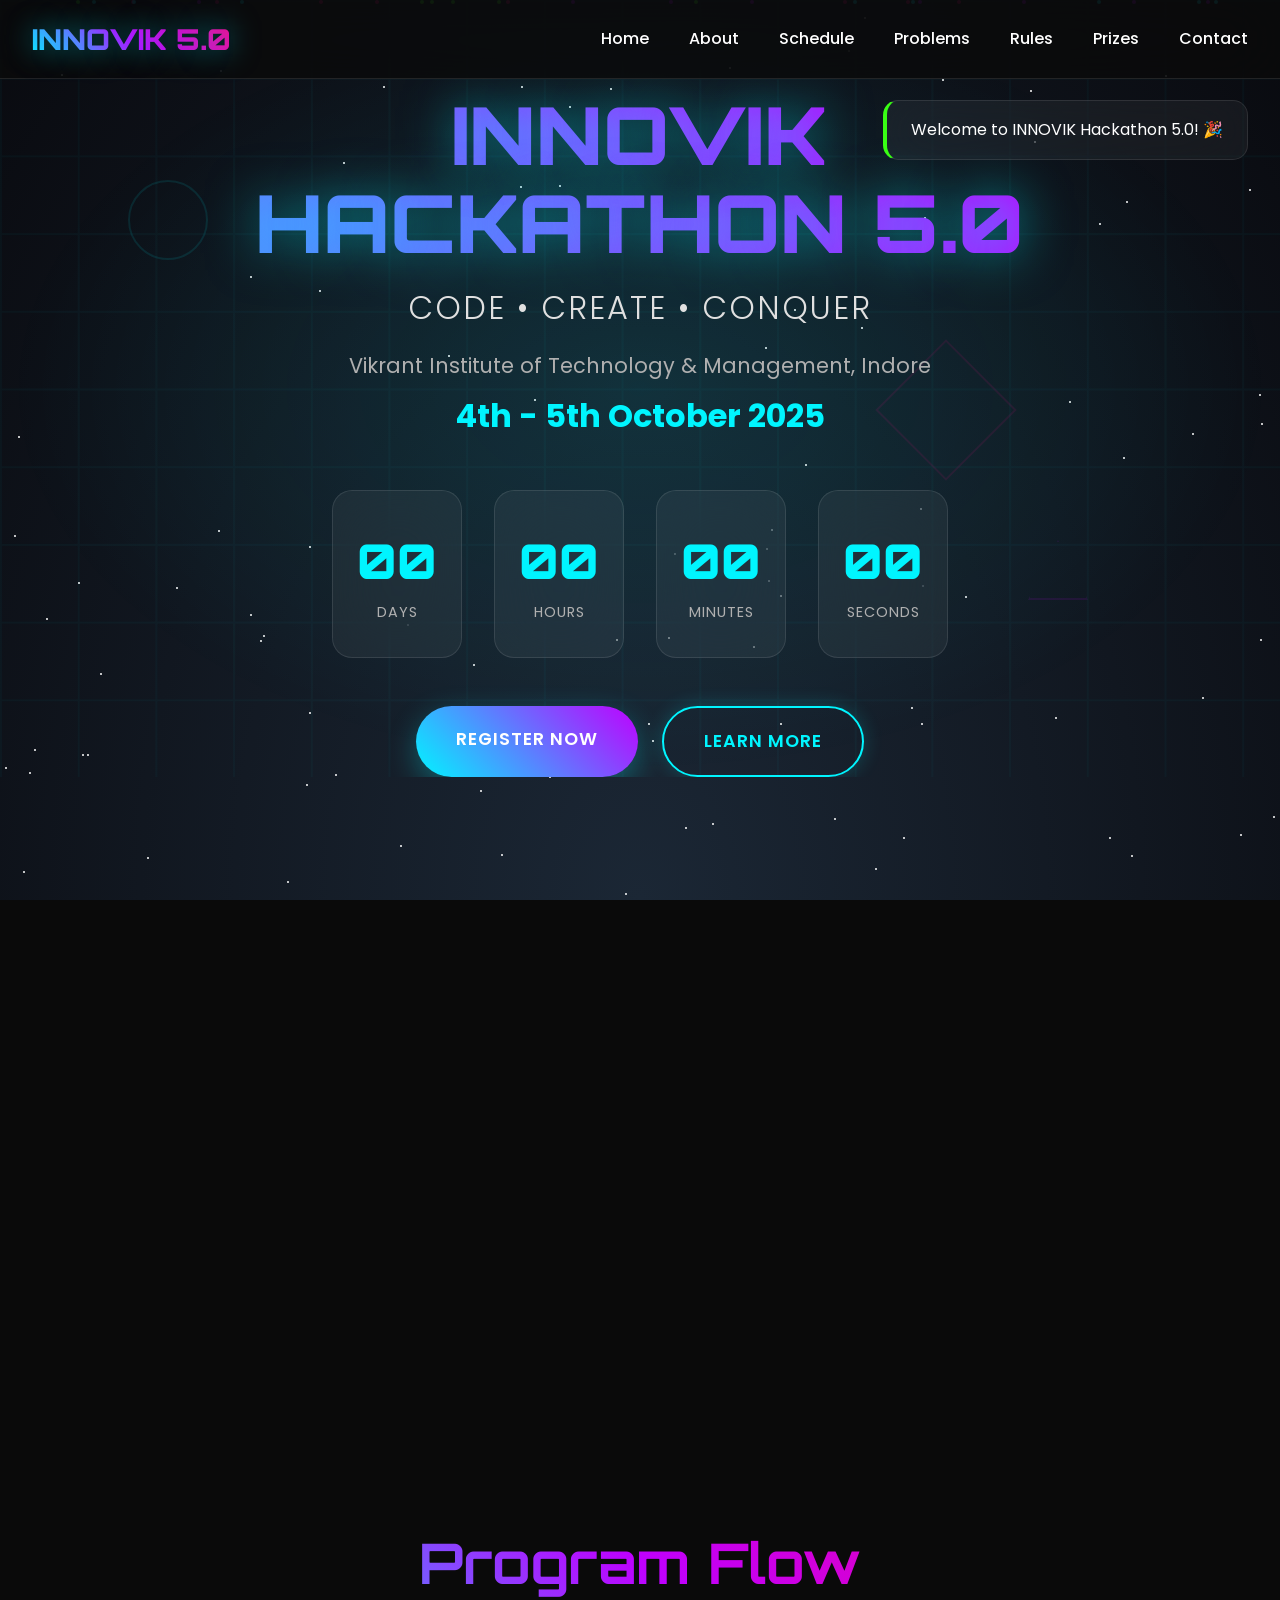
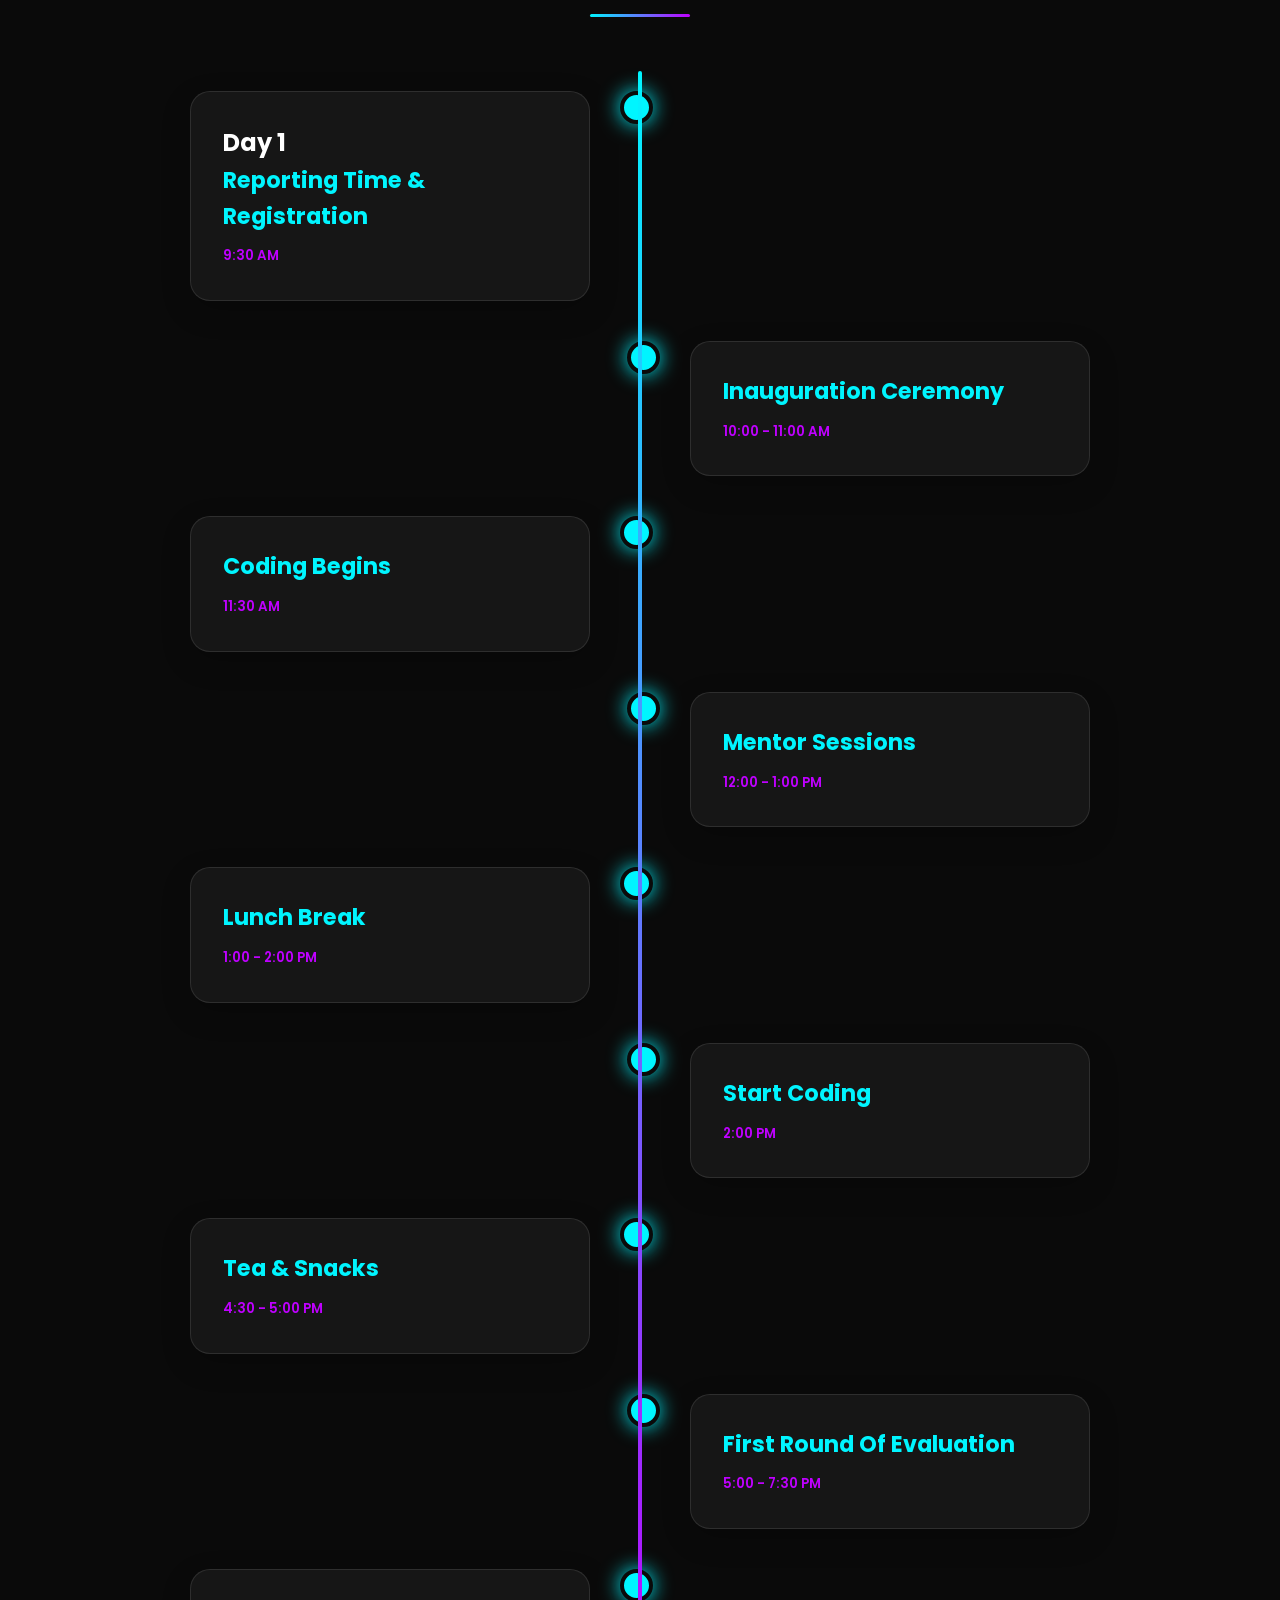
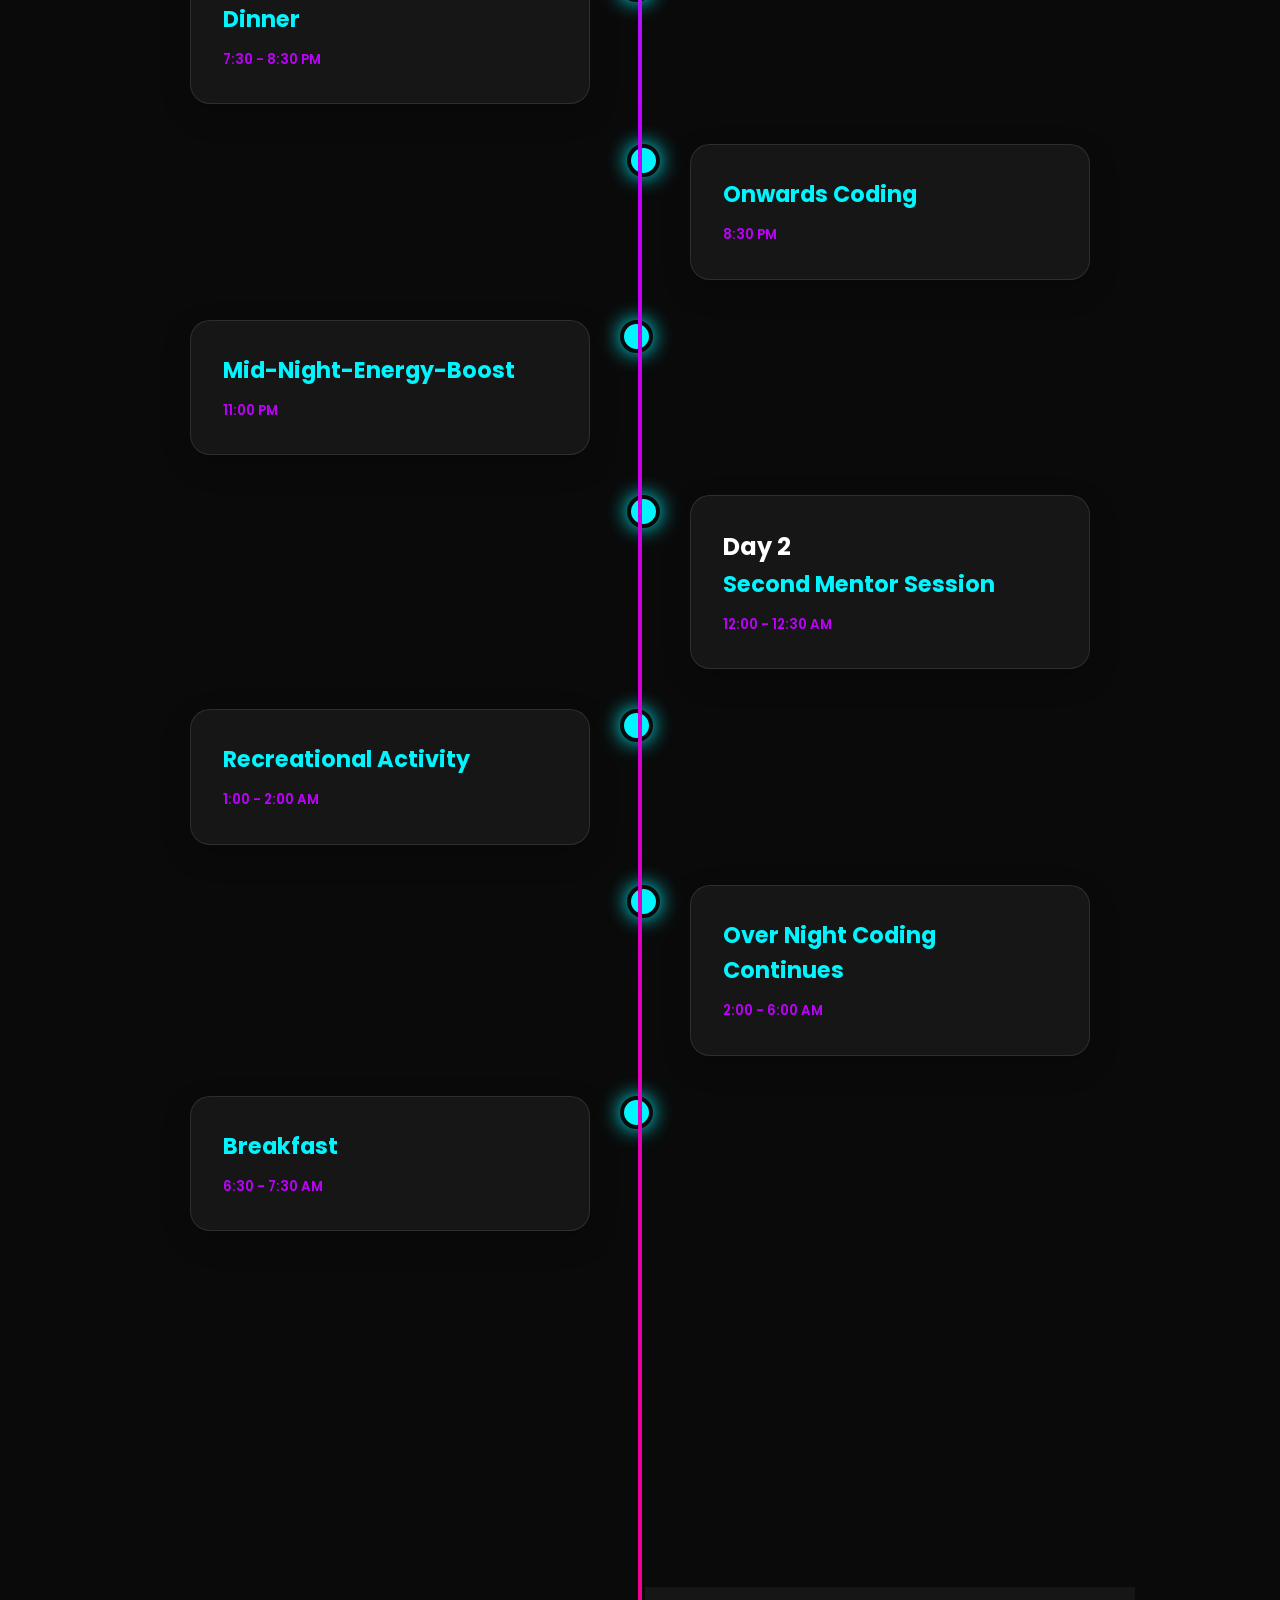
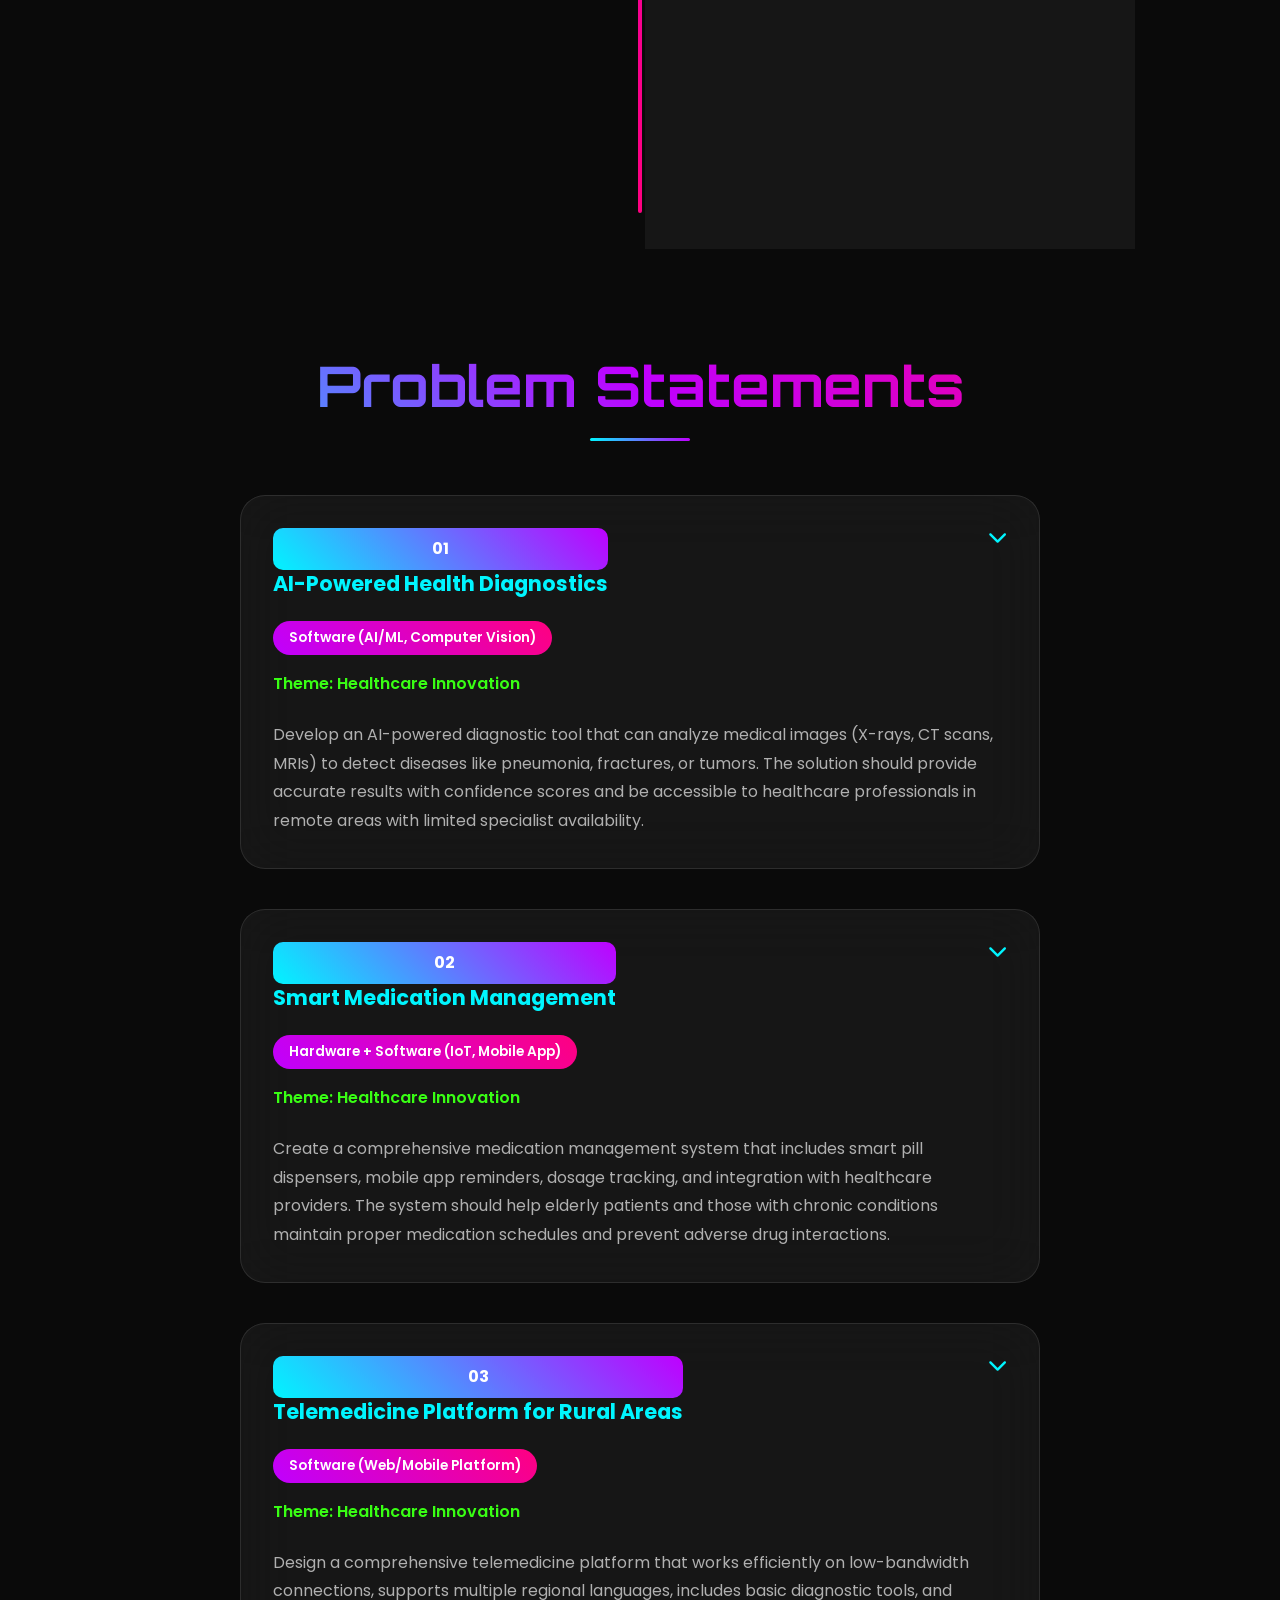
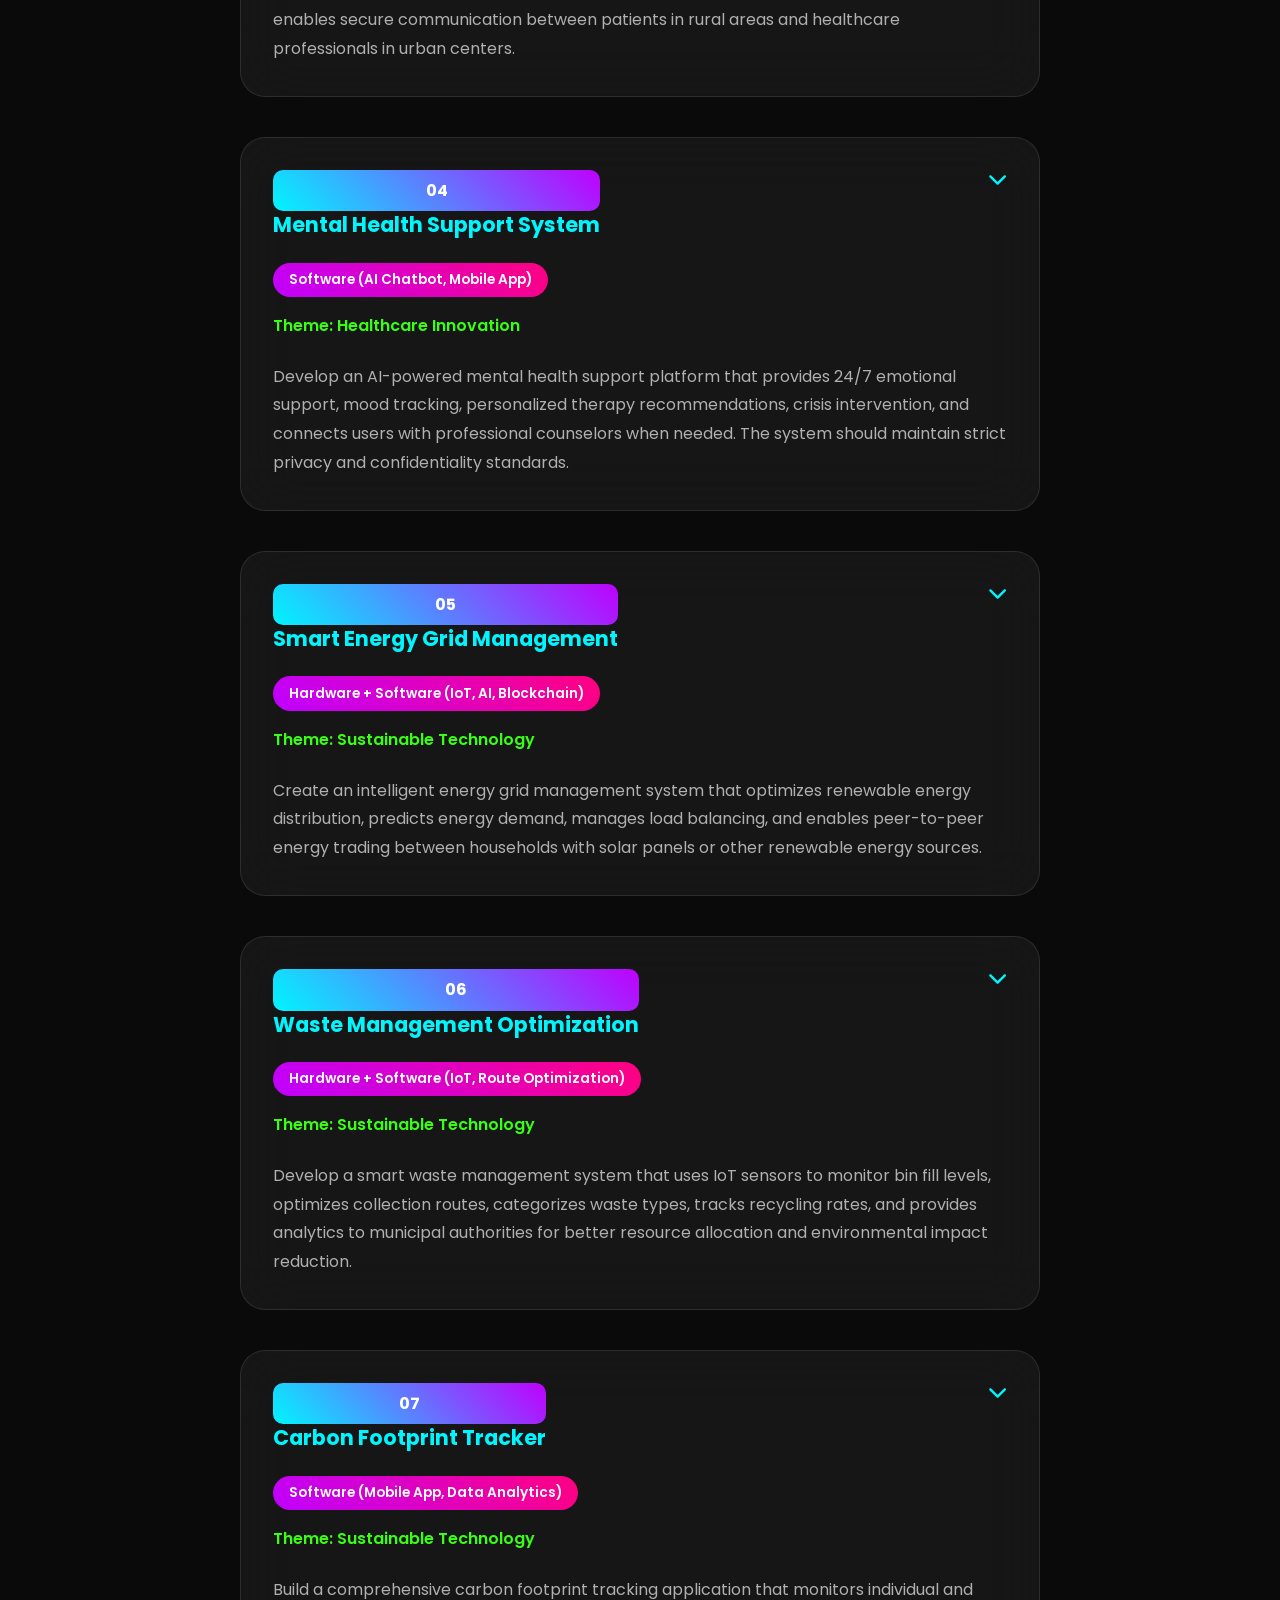
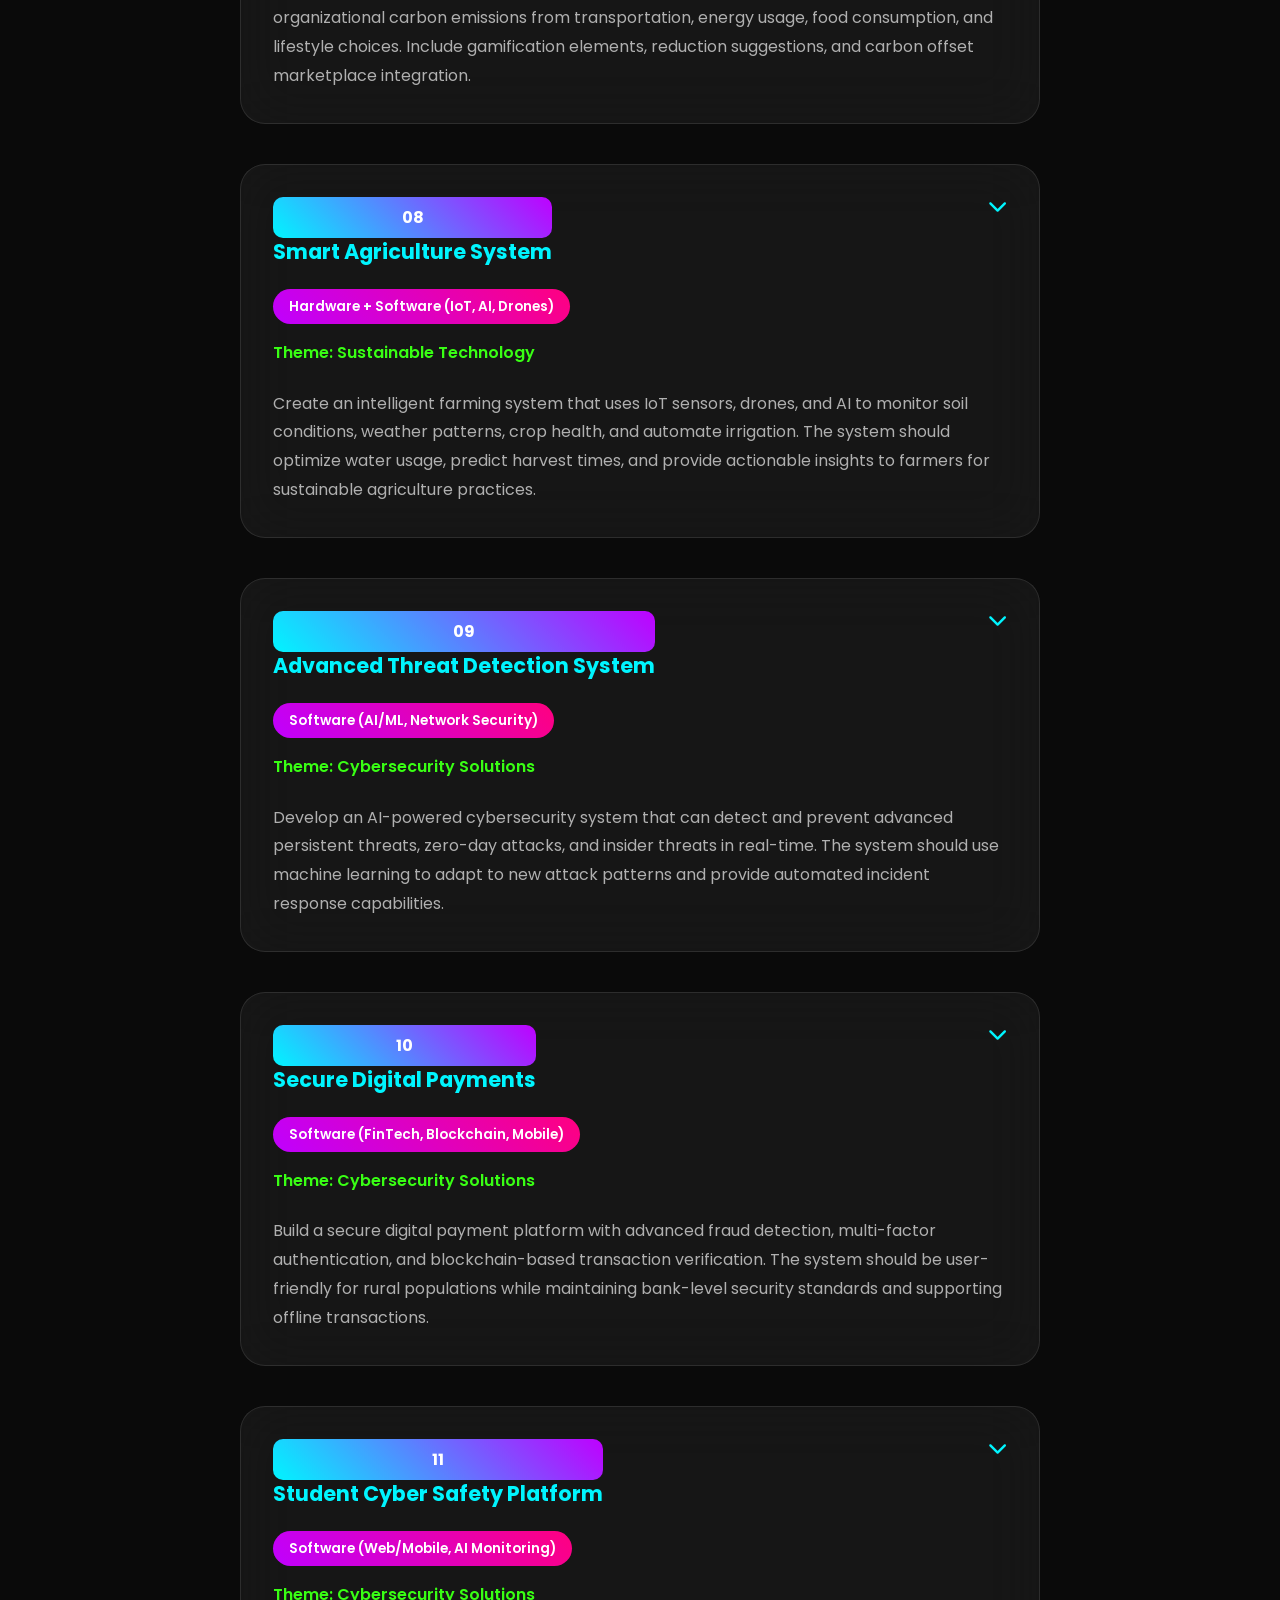
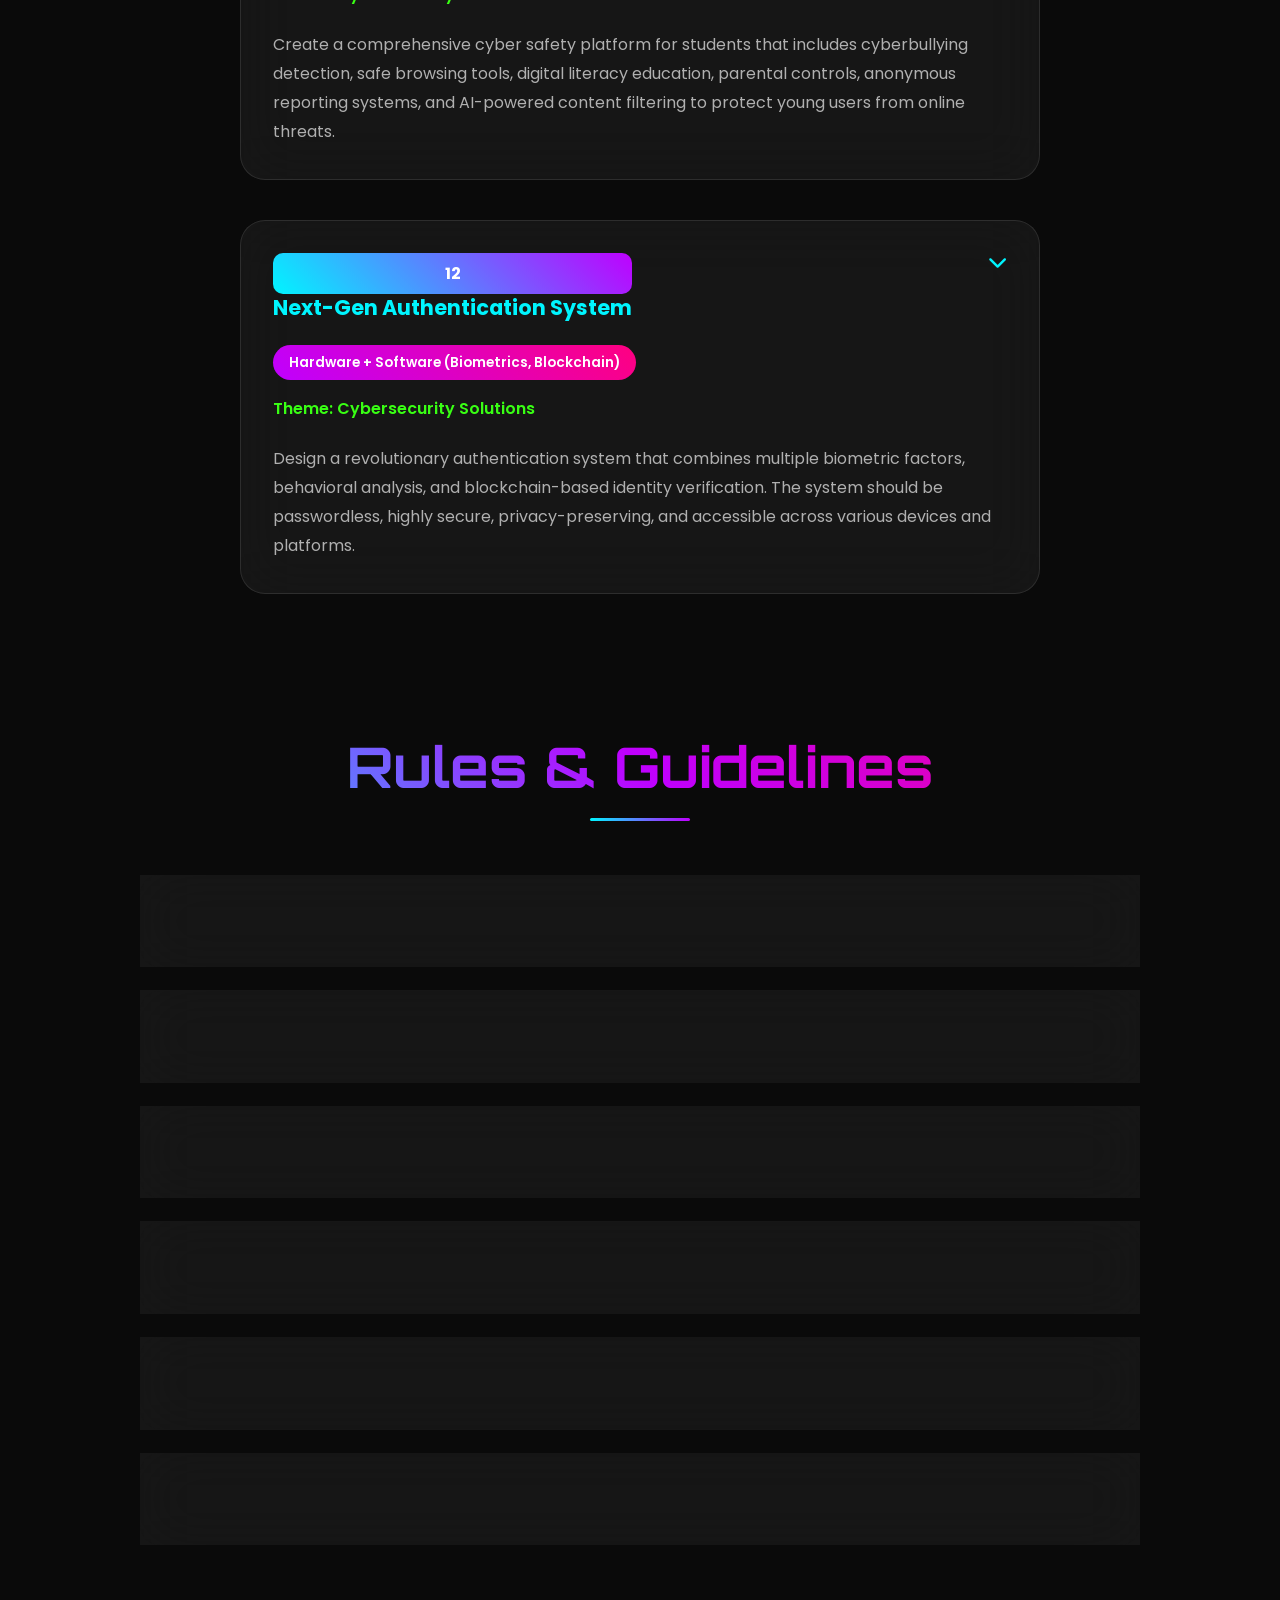
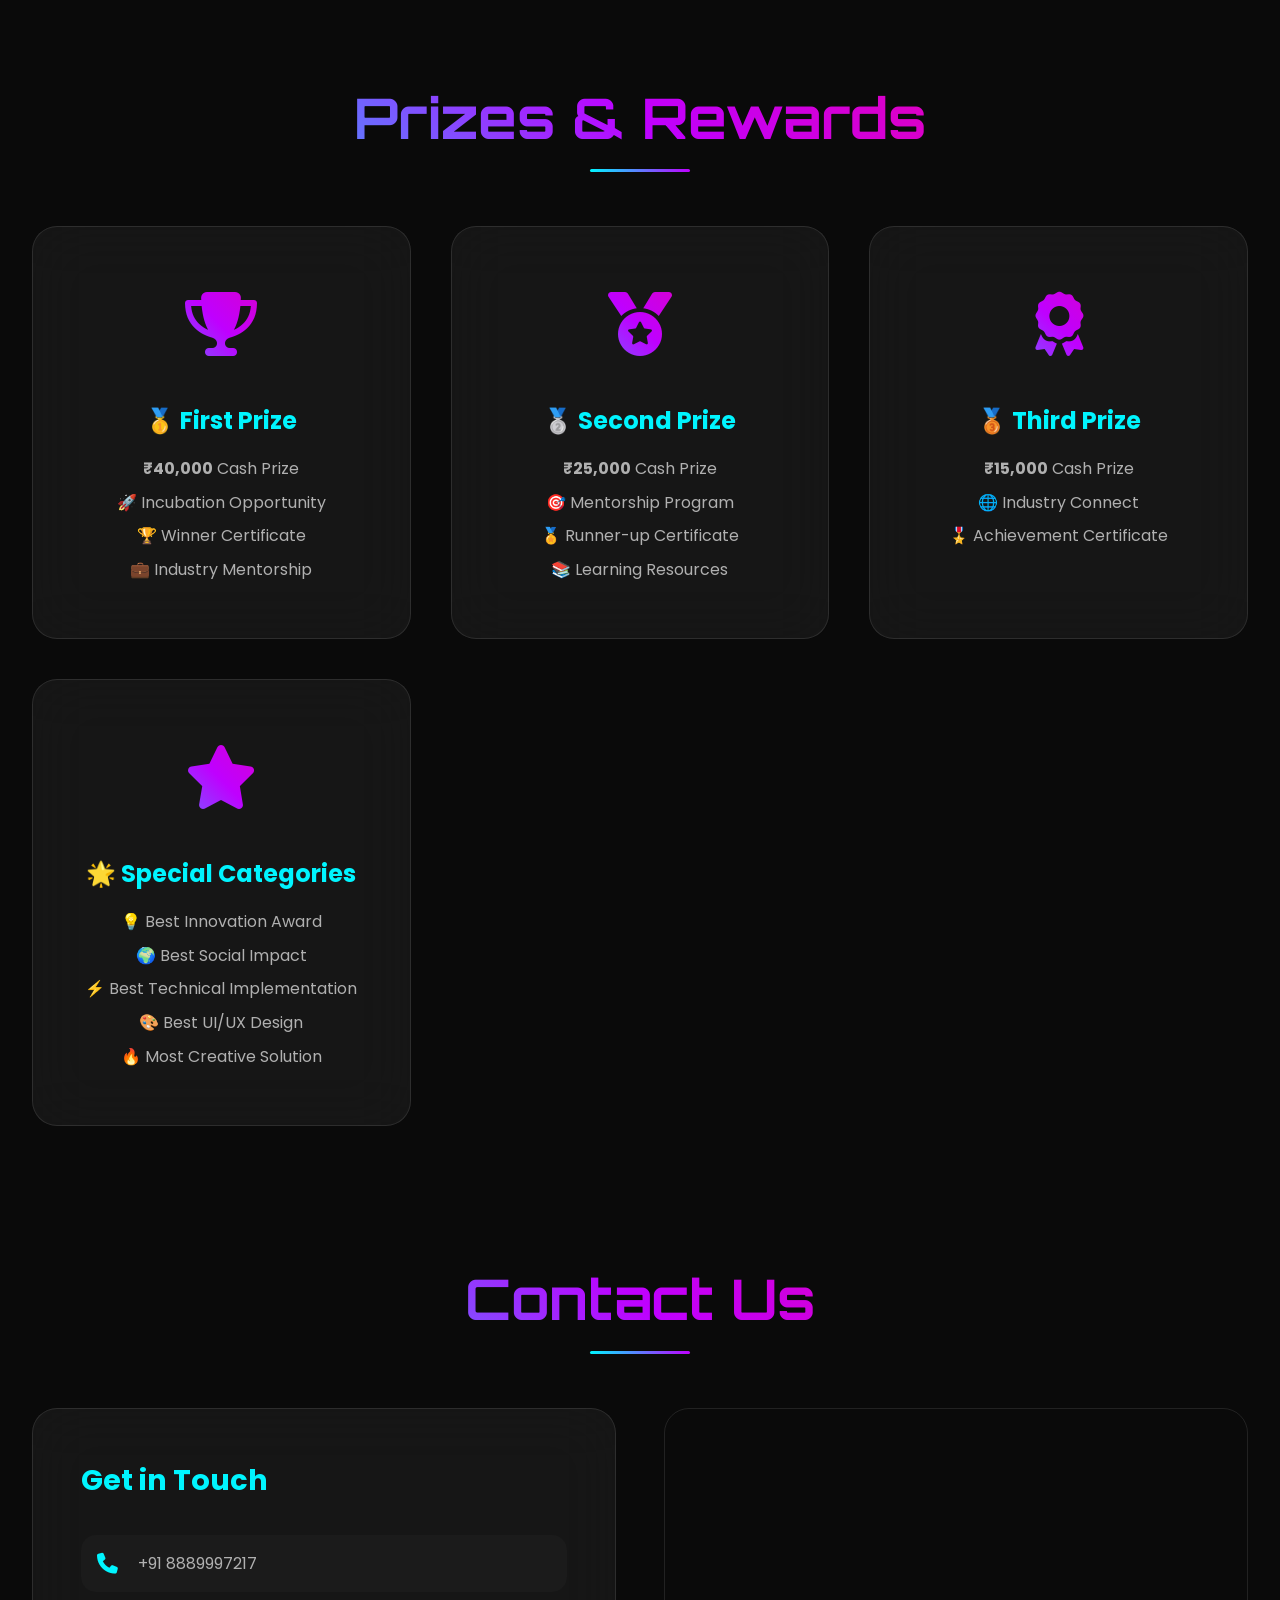
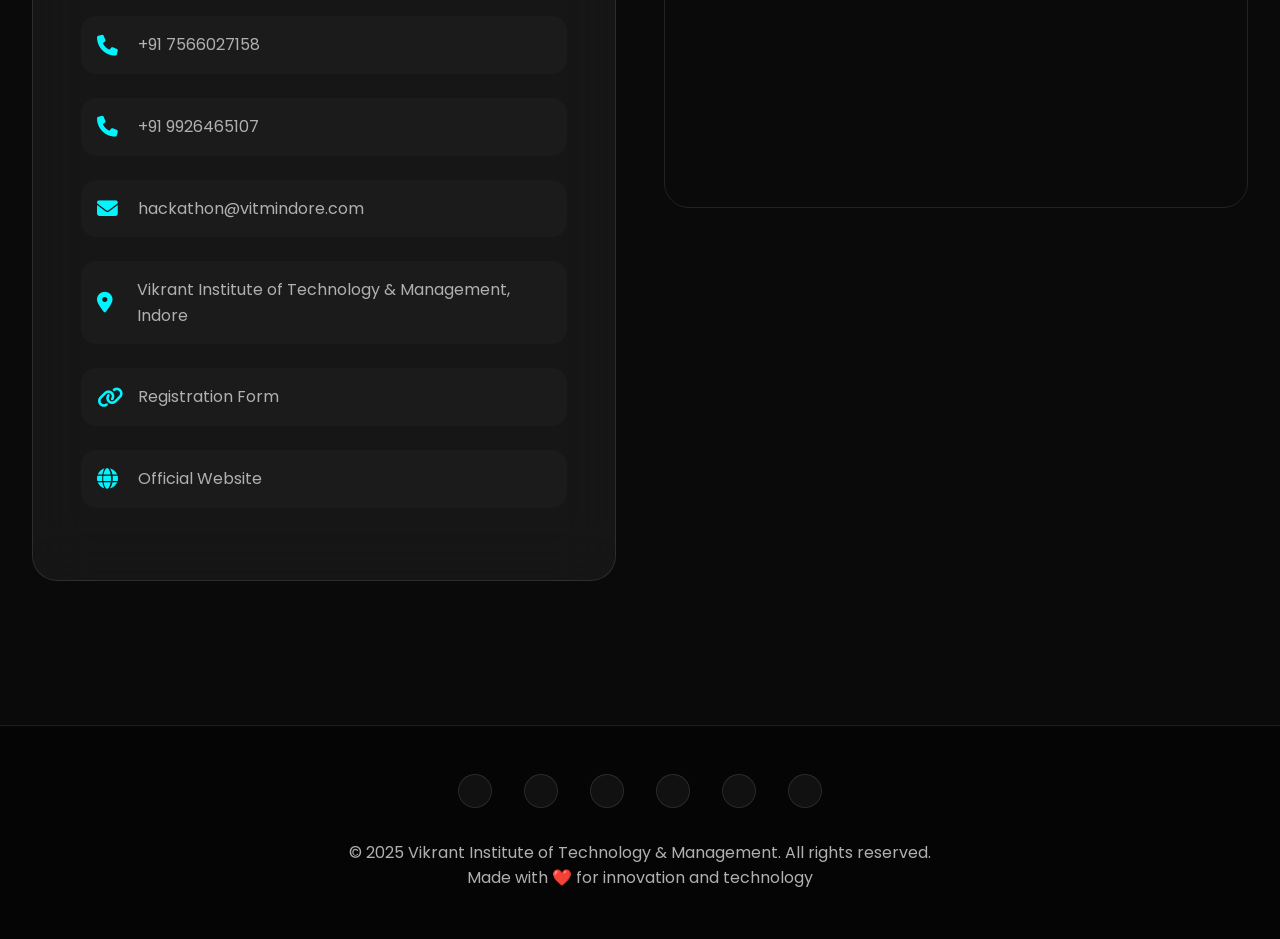
==== demo.html @ b596a024 "first commit" ====
<!DOCTYPE html>
<html lang="en">
<head>
    <meta charset="UTF-8">
    <meta name="viewport" content="width=device-width, initial-scale=1.0">
    <title>INNOVIK Hackathon 5.0 | Vikrant Institute of Technology & Management</title>
    <link href="https://fonts.googleapis.com/css2?family=Poppins:wght@100;200;300;400;500;600;700;800;900&family=Orbitron:wght@400;700;900&display=swap" rel="stylesheet">
    <link rel="stylesheet" href="https://cdnjs.cloudflare.com/ajax/libs/font-awesome/6.4.0/css/all.min.css">
   
    <link rel="stylesheet" href="styles.css">
</head>
 <!-- Loading Screen -->
    <div class="loading-screen" id="loadingScreen">
        <div class="loader"></div>
    </div>

    <!-- Scroll Progress Bar -->
    <div class="scroll-progress" id="scrollProgress"></div>

    <!-- Animated Background -->
    <div class="animated-bg"></div>
    
    <!-- Stars Background -->
    <div class="stars" id="stars"></div>
    
    <!-- Geometric Shapes -->
    <div class="geometric-bg">
        <div class="shape"></div>
        <div class="shape"></div>
        <div class="shape"></div>
    </div>

    <!-- Particles -->
    <div class="particles" id="particles"></div>

    <!-- Navigation -->
    <nav class="navbar" id="navbar">
        <div class="nav-container">
            <div class="logo glitch">INNOVIK 5.0</div>
            <ul class="nav-menu" id="navMenu">
                <li><a href="#home" class="nav-link">Home</a></li>
                <li><a href="#about" class="nav-link">About</a></li>
                <li><a href="#schedule" class="nav-link">Schedule</a></li>
                <li><a href="#problems" class="nav-link">Problems</a></li>
                <li><a href="#rules" class="nav-link">Rules</a></li>
                <li><a href="#prizes" class="nav-link">Prizes</a></li>
                <li><a href="#contact" class="nav-link">Contact</a></li>
            </ul>
            <div class="hamburger" id="hamburger">
                <span></span>
                <span></span>
                <span></span>
            </div>
        </div>
    </nav>

    <!-- Hero Section -->
    <section id="home" class="hero">
        <div class="hero-content">
          <!-- <div class="hero-badge fade-in">🚀 Registration Open Now</div> -->
            <!-- <img src="https://i.ibb.co/3YdkRd2j/9a16bdc968115f58668f35dd4bf26158.jpg" width="50%"/> -->
            <h1 class="fade-in">INNOVIK HACKATHON 5.0</h1>
            <p class="tagline fade-in">CODE • CREATE • CONQUER</p>
            <p class="subtitle fade-in">Vikrant Institute of Technology & Management, Indore</p>
            <p class="date fade-in">4th - 5th October 2025</p>
            
            <!-- Countdown Timer -->
            <div class="countdown-container fade-in">
                <div class="countdown-item">
                    <span class="countdown-number" id="days">00</span>
                    <span class="countdown-label">Days</span>
                </div>
                <div class="countdown-item">
                    <span class="countdown-number" id="hours">00</span>
                    <span class="countdown-label">Hours</span>
                </div>
                <div class="countdown-item">
                    <span class="countdown-number" id="minutes">00</span>
                    <span class="countdown-label">Minutes</span>
                </div>
                <div class="countdown-item">
                    <span class="countdown-number" id="seconds">00</span>
                    <span class="countdown-label">Seconds</span>
                </div>
            </div>

            <div class="cta-buttons">
                <a href="https://forms.gle/4t3kMc6BMwiX9joW6" target="_blank" class="btn btn-primary magnetic">Register Now</a>
                <a href="#about" class="btn btn-secondary magnetic">Learn More</a>
            </div>
        </div>
    </section>

    <!-- About Section -->
    <section id="about" class="g fade-in">
        <h2 class="section-title">About INNOVIK 5.0</h2>
        <div class="about-content">
            <p>Welcome to INNOVIK Hackathon 5.0, where innovation meets technology! Join us for an extraordinary 36-hour coding marathon that brings together the brightest minds to solve real-world challenges through cutting-edge technology solutions.</p>
            
            <p>This premier hackathon focuses on three critical themes: <strong>Healthcare Innovation</strong>, <strong>Sustainable Technology</strong>, and <strong>Cybersecurity Solutions</strong>. Participants will have the opportunity to work on 12 carefully curated problem statements that address pressing societal needs.</p>
        </div>

        <div class="about-stats">
            <div class="stat-card glass-card tilt">
                <span class="stat-number">100+</span>
                <span class="stat-label">Participants</span>
            </div>
            <!-- <div class="stat-card glass-card tilt">
                <span class="stat-number">₹100000+</span>
                <span class="stat-label">Prize Pool</span>
            </div> -->
            <div class="stat-card glass-card tilt">
                <span class="stat-number">24</span>
                <span class="stat-label">Hours</span>
            </div>
            <div class="stat-card glass-card tilt">
                <span class="stat-number">12</span>
                <span class="stat-label">Problem Statements</span>
            </div>
        </div>
    </section>

    <!-- Schedule Section -->
    <section id="schedule" class="section fade-in">
        <h2 class="section-title">Program Flow</h2>
        <div class="timeline">
            <div class="timeline-item">
                <div class="timeline-content">
                    <h1>Day 1</h1>
                    <h3> Reporting Time & Registration</h3>
                    <!-- <p>Welcome participants</p> -->
                    <small>9:30 AM</small>
                </div>
            </div>
            <div class="timeline-item">
                <div class="timeline-content">
                    <h3>Inauguration Ceremony</h3>
                    <small>10:00 - 11:00 AM </small>
                </div>
            </div>
            <div class="timeline-item">
                <div class="timeline-content">
                    <h3>Coding Begins</h3>
                    <!-- <p>Hackathon Official Start</p> -->
                    <small>11:30 AM</small>
                </div>
            </div>
            <div class="timeline-item">
                <div class="timeline-content">
                    <h3>Mentor Sessions</h3>
                    <small>12:00 - 1:00 PM</small>
                </div>
            </div>
            <div class="timeline-item">
                <div class="timeline-content">
                    <h3>Lunch Break</h3>
                    <small>1:00 - 2:00 PM</small>
                </div>
            </div>
            <div class="timeline-item">
                <div class="timeline-content">
                    <h3>Start Coding</h3>
                    <small>2:00 PM</small>
                </div>
            </div>
            <div class="timeline-item">
                <div class="timeline-content">
                    <h3>Tea & Snacks</h3>
                    <small>4:30 - 5:00 PM</small>
                </div>
            </div>
            <div class="timeline-item">
                <div class="timeline-content">
                    <h3>First Round Of Evaluation</h3>
                    <small>5:00 - 7:30 PM</small>
                </div>
            </div>
            <div class="timeline-item">
                <div class="timeline-content">
                    <h3>Dinner</h3>
                    <!-- <p>Canteen</p> -->
                    <small>7:30 - 8:30 PM</small>
                </div>
            </div>
            <div class="timeline-item">
                <div class="timeline-content">
                    <h3>Onwards Coding</h3>
                    <!-- <p>Over Night Coding</p> -->
                    <small>8:30 PM</small>
                </div>
            </div>
            <div class="timeline-item">
                <div class="timeline-content">
                    <h3>Mid-Night-Energy-Boost</h3>
                    <!-- <p>(Tea / Coffee / Drinks / Juice) </p> -->
                    <small>11:00 PM</small>
                </div>
            </div>
            <div class="timeline-item">
                <div class="timeline-content">
                    <h1>Day 2</h1>
                    <h3>Second Mentor Session</h3>
                    <!-- <p>5 - 7 Min per team</p> -->
                    <small>12:00 - 12:30 AM</small>
                </div>
            </div>
            <div class="timeline-item">
                <div class="timeline-content">
                    <h3>Recreational Activity</h3>
                    <!-- <p>Music / Dance / Team Activity</p> -->
                    <small>1:00 - 2:00 AM</small>
                </div>
            </div>
            <div class="timeline-item">
                <div class="timeline-content">
                    <h3>Over Night Coding Continues</h3>
                    <!-- <p>Snacks / Biscuit Served at 3:00 AM </p> -->
                    <small>2:00 - 6:00 AM</small>
                </div>
            </div>
            <div class="timeline-item">
                <div class="timeline-content">
                    <h3>Breakfast</h3>
                    <small>6:30 - 7:30 AM</small>
                </div>
            </div>
            <div class="timeline-item">
                <div class="timeline-content">
                    <h3>Final Round Of Evaluation</h3>
                    <!-- <p>Presentation + Q&A , Judge by panel</p> -->
                    <small>11:30 - 12:30 PM</small>
                </div>
            </div>
            <div class="timeline-item">
                <div class="timeline-content">
                    <h3>Lunch Time</h3>
                    <small>12:30 - 1:30 PM</small>
                </div>
            </div>
            <div class="timeline-item">
                <div class="timeline-content">
                    <h3>Valedictort & Prize Distribution Ceremony</h3>                
                    <small>1:30 - 2:30 PM</small>
                </div>
            </div>
        </div>
    </section>

    <!-- Problem Statements Section -->
    <section id="problems" class="section fade-in">
        <h2 class="section-title">Problem Statements </h2>
        <div class="problems-grid">
            <div class="problem-card tilt" onclick="toggleProblem(this)">
                <div class="problem-header">
                    <div>
                        <div class="problem-number">01</div>
                        <div class="problem-title">AI-Powered Health Diagnostics</div>
                    </div>
                    <i class="fas fa-chevron-down expand-icon"></i>
                </div>
                <div class="problem-category">Software (AI/ML, Computer Vision)</div>
                <div class="problem-theme">Theme: Healthcare Innovation</div>
                <div class="problem-description">
                    Develop an AI-powered diagnostic tool that can analyze medical images (X-rays, CT scans, MRIs) to detect diseases like pneumonia, fractures, or tumors. The solution should provide accurate results with confidence scores and be accessible to healthcare professionals in remote areas with limited specialist availability.
                </div>
            </div>

            <div class="problem-card tilt" onclick="toggleProblem(this)">
                <div class="problem-header">
                    <div>
                        <div class="problem-number">02</div>
                        <div class="problem-title">Smart Medication Management</div>
                    </div>
                    <i class="fas fa-chevron-down expand-icon"></i>
                </div>
                <div class="problem-category">Hardware + Software (IoT, Mobile App)</div>
                <div class="problem-theme">Theme: Healthcare Innovation</div>
                <div class="problem-description">
                    Create a comprehensive medication management system that includes smart pill dispensers, mobile app reminders, dosage tracking, and integration with healthcare providers. The system should help elderly patients and those with chronic conditions maintain proper medication schedules and prevent adverse drug interactions.
                </div>
            </div>

            <div class="problem-card tilt" onclick="toggleProblem(this)">
                <div class="problem-header">
                    <div>
                        <div class="problem-number">03</div>
                        <div class="problem-title">Telemedicine Platform for Rural Areas</div>
                    </div>
                    <i class="fas fa-chevron-down expand-icon"></i>
                </div>
                <div class="problem-category">Software (Web/Mobile Platform)</div>
                <div class="problem-theme">Theme: Healthcare Innovation</div>
                <div class="problem-description">
                    Design a comprehensive telemedicine platform that works efficiently on low-bandwidth connections, supports multiple regional languages, includes basic diagnostic tools, and enables secure communication between patients in rural areas and healthcare professionals in urban centers.
                </div>
            </div>

            <div class="problem-card tilt" onclick="toggleProblem(this)">
                <div class="problem-header">
                    <div>
                        <div class="problem-number">04</div>
                        <div class="problem-title">Mental Health Support System</div>
                    </div>
                    <i class="fas fa-chevron-down expand-icon"></i>
                </div>
                <div class="problem-category">Software (AI Chatbot, Mobile App)</div>
                <div class="problem-theme">Theme: Healthcare Innovation</div>
                <div class="problem-description">
                    Develop an AI-powered mental health support platform that provides 24/7 emotional support, mood tracking, personalized therapy recommendations, crisis intervention, and connects users with professional counselors when needed. The system should maintain strict privacy and confidentiality standards.
                </div>
            </div>

            <div class="problem-card tilt" onclick="toggleProblem(this)">
                <div class="problem-header">
                    <div>
                        <div class="problem-number">05</div>
                        <div class="problem-title">Smart Energy Grid Management</div>
                    </div>
                    <i class="fas fa-chevron-down expand-icon"></i>
                </div>
                <div class="problem-category">Hardware + Software (IoT, AI, Blockchain)</div>
                <div class="problem-theme">Theme: Sustainable Technology</div>
                <div class="problem-description">
                    Create an intelligent energy grid management system that optimizes renewable energy distribution, predicts energy demand, manages load balancing, and enables peer-to-peer energy trading between households with solar panels or other renewable energy sources.
                </div>
            </div>

            <div class="problem-card tilt" onclick="toggleProblem(this)">
                <div class="problem-header">
                    <div>
                        <div class="problem-number">06</div>
                        <div class="problem-title">Waste Management Optimization</div>
                    </div>
                    <i class="fas fa-chevron-down expand-icon"></i>
                </div>
                <div class="problem-category">Hardware + Software (IoT, Route Optimization)</div>
                <div class="problem-theme">Theme: Sustainable Technology</div>
                <div class="problem-description">
                    Develop a smart waste management system that uses IoT sensors to monitor bin fill levels, optimizes collection routes, categorizes waste types, tracks recycling rates, and provides analytics to municipal authorities for better resource allocation and environmental impact reduction.
                </div>
            </div>

            <div class="problem-card tilt" onclick="toggleProblem(this)">
                <div class="problem-header">
                    <div>
                        <div class="problem-number">07</div>
                        <div class="problem-title">Carbon Footprint Tracker</div>
                    </div>
                    <i class="fas fa-chevron-down expand-icon"></i>
                </div>
                <div class="problem-category">Software (Mobile App, Data Analytics)</div>
                <div class="problem-theme">Theme: Sustainable Technology</div>
                <div class="problem-description">
                    Build a comprehensive carbon footprint tracking application that monitors individual and organizational carbon emissions from transportation, energy usage, food consumption, and lifestyle choices. Include gamification elements, reduction suggestions, and carbon offset marketplace integration.
                </div>
            </div>

            <div class="problem-card tilt" onclick="toggleProblem(this)">
                <div class="problem-header">
                    <div>
                        <div class="problem-number">08</div>
                        <div class="problem-title">Smart Agriculture System</div>
                    </div>
                    <i class="fas fa-chevron-down expand-icon"></i>
                </div>
                <div class="problem-category">Hardware + Software (IoT, AI, Drones)</div>
                <div class="problem-theme">Theme: Sustainable Technology</div>
                <div class="problem-description">
                    Create an intelligent farming system that uses IoT sensors, drones, and AI to monitor soil conditions, weather patterns, crop health, and automate irrigation. The system should optimize water usage, predict harvest times, and provide actionable insights to farmers for sustainable agriculture practices.
                </div>
            </div>

            <div class="problem-card tilt" onclick="toggleProblem(this)">
                <div class="problem-header">
                    <div>
                        <div class="problem-number">09</div>
                        <div class="problem-title">Advanced Threat Detection System</div>
                    </div>
                    <i class="fas fa-chevron-down expand-icon"></i>
                </div>
                <div class="problem-category">Software (AI/ML, Network Security)</div>
                <div class="problem-theme">Theme: Cybersecurity Solutions</div>
                <div class="problem-description">
                    Develop an AI-powered cybersecurity system that can detect and prevent advanced persistent threats, zero-day attacks, and insider threats in real-time. The system should use machine learning to adapt to new attack patterns and provide automated incident response capabilities.
                </div>
            </div>

            <div class="problem-card tilt" onclick="toggleProblem(this)">
                <div class="problem-header">
                    <div>
                        <div class="problem-number">10</div>
                        <div class="problem-title">Secure Digital Payments</div>
                    </div>
                    <i class="fas fa-chevron-down expand-icon"></i>
                </div>
                <div class="problem-category">Software (FinTech, Blockchain, Mobile)</div>
                <div class="problem-theme">Theme: Cybersecurity Solutions</div>
                <div class="problem-description">
                    Build a secure digital payment platform with advanced fraud detection, multi-factor authentication, and blockchain-based transaction verification. The system should be user-friendly for rural populations while maintaining bank-level security standards and supporting offline transactions.
                </div>
            </div>

            <div class="problem-card tilt" onclick="toggleProblem(this)">
                <div class="problem-header">
                    <div>
                        <div class="problem-number">11</div>
                        <div class="problem-title">Student Cyber Safety Platform</div>
                    </div>
                    <i class="fas fa-chevron-down expand-icon"></i>
                </div>
                <div class="problem-category">Software (Web/Mobile, AI Monitoring)</div>
                <div class="problem-theme">Theme: Cybersecurity Solutions</div>
                <div class="problem-description">
                    Create a comprehensive cyber safety platform for students that includes cyberbullying detection, safe browsing tools, digital literacy education, parental controls, anonymous reporting systems, and AI-powered content filtering to protect young users from online threats.
                </div>
            </div>

            <div class="problem-card tilt" onclick="toggleProblem(this)">
                <div class="problem-header">
                    <div>
                        <div class="problem-number">12</div>
                        <div class="problem-title">Next-Gen Authentication System</div>
                    </div>
                    <i class="fas fa-chevron-down expand-icon"></i>
                </div>
                <div class="problem-category">Hardware + Software (Biometrics, Blockchain)</div>
                <div class="problem-theme">Theme: Cybersecurity Solutions</div>
                <div class="problem-description">
                    Design a revolutionary authentication system that combines multiple biometric factors, behavioral analysis, and blockchain-based identity verification. The system should be passwordless, highly secure, privacy-preserving, and accessible across various devices and platforms.
                </div>
            </div>
        </div>
    </section>

    <!-- Rules Section -->
    <section id="rules" class="section fade-in">
        <h2 class="section-title">Rules & Guidelines</h2>
        <div class="rules-container">
            <ul class="rules-list">
                <li>Team size: Up to 4 members; at least 1 female member is compulsory..</li>
                <li>Eligibility: Open to students, developers, and innovators across India.</li>
                <li>Originality: All code and assets must be original or properly licensed. Strictly no plagiarism.</li>
                <li>Rounds: Multiple coding rounds, mentor checkpoints, and evaluations.</li>
                <li>Judging criteria: Innovation, impact, feasibility, user experience, and presentation.</li>
                <li>Code of conduct: Respectful, inclusive collaboration is mandatory.</li>
            </ul>
        </div>
    </section>

    <!-- Prizes Section -->
    <section id="prizes" class="section fade-in">
        <h2 class="section-title">Prizes & Rewards</h2>
        <div class="prizes-grid">
            <div class="prize-card tilt">
                <div class="prize-icon">
                    <i class="fas fa-trophy"></i>
                </div>
                <h3>🥇 First Prize</h3>
                <p><strong>₹40,000</strong> Cash Prize</p>
                <p>🚀 Incubation Opportunity</p>
                <p>🏆 Winner Certificate</p>
                <p>💼 Industry Mentorship</p>
                <!-- <p>📱 Latest Tech Gadgets</p> -->
            </div>
            
            <div class="prize-card tilt">
                <div class="prize-icon">
                    <i class="fas fa-medal"></i>
                </div>
                <h3>🥈 Second Prize</h3>
                <p><strong>₹25,000</strong> Cash Prize</p>
                <p>🎯 Mentorship Program</p>
                <p>🏅 Runner-up Certificate</p>
                <!-- <p>💻 Premium Software Licenses</p> -->
                <p>📚 Learning Resources</p>
            </div>
            
            <div class="prize-card tilt">
                <div class="prize-icon">
                    <i class="fas fa-award"></i>
                </div>
                <h3>🥉 Third Prize</h3>
                <p><strong>₹15,000</strong> Cash Prize</p>
                <p>🌐 Industry Connect</p>
                <p>🎖️ Achievement Certificate</p>
                <!-- <p>🎧 Tech Accessories</p> -->
                <!-- <p>📖 Course Vouchers</p> -->
            </div>
            
            <div class="prize-card tilt">
                <div class="prize-icon">
                    <i class="fas fa-star"></i>
                </div>
                <h3>🌟 Special Categories</h3>
                <p>💡 Best Innovation Award</p>
                <p>🌍 Best Social Impact</p>
                <p>⚡ Best Technical Implementation</p>
                <p>🎨 Best UI/UX Design</p>
                <p>🔥 Most Creative Solution</p>
            </div>
            
        </div>
    </section>

    <!-- Contact Section -->
    <section id="contact" class="section fade-in">
        <h2 class="section-title">Contact Us</h2>
        <div class="contact-grid">
            <div class="contact-info">
                <h3>Get in Touch</h3>
                <div class="contact-item">
                    <i class="fas fa-phone"></i>
                    <span>+91 8889997217</span>
                </div>
                <div class="contact-item">
                    <i class="fas fa-phone"></i>
                    <span>+91 7566027158</span>
                </div>
                <div class="contact-item">
                    <i class="fas fa-phone"></i>
                    <span>+91 9926465107</span>
                </div>
                <div class="contact-item">
                    <i class="fas fa-envelope"></i>
                    <span>hackathon@vitmindore.com</span>
                </div>
                <div class="contact-item">
                    <i class="fas fa-map-marker-alt"></i>
                    <span>Vikrant Institute of Technology & Management, Indore</span>
                </div>
                <div class="contact-item">
                    <i class="fas fa-link"></i>
                    <a href="https://forms.gle/4t3kMc6BMwiX9joW6" target="_blank">Registration Form</a>
                </div>
                <div class="contact-item">
                    <i class="fas fa-globe"></i>
                    <a href="https://www.vitm.edu.in/" target="_blank">Official Website</a>
                </div>
            </div>
            <div class="map-container">
                <iframe src="https://www.google.com/maps/embed?pb=!1m18!1m12!1m3!1d2873.3224276083506!2d75.79123007398529!3d22.579376532724446!2m3!1f0!2f0!3f0!3m2!1i1024!2i768!4f13.1!3m3!1m2!1s0x3962f992ea8f8d8b%3A0x88c25aa95f76da8f!2sVikrant%20Group%20of%20Institutions-VITM!5e1!3m2!1sen!2sin!4v1757532246224!5m2!1sen!2sin" width="600" height="450" style="border:0;" allowfullscreen="" loading="lazy" referrerpolicy="no-referrer-when-downgrade"></iframe>
            </div>
        </div>
    </section>

    <!-- Footer -->
    <footer class="footer">
        <div class="social-links">
            <a href="#" target="_blank" class="magnetic"><i class="fab fa-linkedin"></i></a>
            <a href="#" target="_blank" class="magnetic"><i class="fab fa-instagram"></i></a>
            <a href="#" target="_blank" class="magnetic"><i class="fab fa-twitter"></i></a>
            <a href="#" target="_blank" class="magnetic"><i class="fab fa-youtube"></i></a>
            <a href="#" target="_blank" class="magnetic"><i class="fab fa-github"></i></a>
            <a href="#" target="_blank" class="magnetic"><i class="fab fa-discord"></i></a>
        </div>
        <p>© 2025 Vikrant Institute of Technology & Management. All rights reserved.</p>
        <p>Made with ❤️ for innovation and technology</p>
    </footer>

    <!-- Floating Action Button -->
    <button class="fab" id="scrollToTop" onclick="scrollToTop()">
        <i class="fas fa-arrow-up"></i>
    </button>

    <script>
        // Advanced JavaScript for Premium Interactions

        // Loading Screen
        window.addEventListener('load', () => {
            setTimeout(() => {
                document.getElementById('loadingScreen').classList.add('hidden');
                initializeAnimations();
            }, 1500);
        });

        // Initialize all animations and effects
        function initializeAnimations() {
            createStars();
            createParticles();
            initializeScrollAnimations();
            initializeCountdown();
            initializeMagneticEffect();
            initializeTiltEffect();
        }

        // Create animated stars
        function createStars() {
            const starsContainer = document.getElementById('stars');
            const starCount = 100;

            for (let i = 0; i < starCount; i++) {
                const star = document.createElement('div');
                star.className = 'star';
                star.style.left = Math.random() * 100 + '%';
                star.style.top = Math.random() * 100 + '%';
                star.style.animationDelay = Math.random() * 4 + 's';
                star.style.animationDuration = (Math.random() * 3 + 2) + 's';
                starsContainer.appendChild(star);
            }
        }

        // Create floating particles
        function createParticles() {
            const particlesContainer = document.getElementById('particles');
            const particleCount = 30;
            const colors = ['#00f5ff', '#bf00ff', '#ff0080', '#39ff14'];

            for (let i = 0; i < particleCount; i++) {
                const particle = document.createElement('div');
                particle.className = 'particle';
                particle.style.left = Math.random() * 100 + '%';
                particle.style.animationDelay = Math.random() * 15 + 's';
                particle.style.animationDuration = (Math.random() * 10 + 10) + 's';
                particle.style.background = colors[Math.floor(Math.random() * colors.length)];
                particlesContainer.appendChild(particle);
            }
        }

        // Mobile Navigation
        const hamburger = document.getElementById('hamburger');
        const navMenu = document.getElementById('navMenu');

        hamburger.addEventListener('click', () => {
            hamburger.classList.toggle('active');
            navMenu.classList.toggle('active');
        });

        // Close mobile menu when clicking on a link
        document.querySelectorAll('.nav-link').forEach(link => {
            link.addEventListener('click', () => {
                hamburger.classList.remove('active');
                navMenu.classList.remove('active');
            });
        });

        // Smooth scrolling for navigation links
        document.querySelectorAll('a[href^="#"]').forEach(anchor => {
            anchor.addEventListener('click', function (e) {
                e.preventDefault();
                const target = document.querySelector(this.getAttribute('href'));
                if (target) {
                    target.scrollIntoView({
                        behavior: 'smooth',
                        block: 'start'
                    });
                }
            });
        });

        // Advanced Scroll Effects
        let ticking = false;

        function updateScrollEffects() {
            const scrolled = window.pageYOffset;
            const navbar = document.getElementById('navbar');
            const scrollProgress = document.getElementById('scrollProgress');
            const fab = document.getElementById('scrollToTop');

            // Navbar effects
            if (scrolled > 100) {
                navbar.classList.add('scrolled');
            } else {
                navbar.classList.remove('scrolled');
            }

            // Scroll progress bar
            const winScroll = document.body.scrollTop || document.documentElement.scrollTop;
            const height = document.documentElement.scrollHeight - document.documentElement.clientHeight;
            const scrollPercent = (winScroll / height) * 100;
            scrollProgress.style.width = scrollPercent + '%';

            // Floating Action Button
            if (scrolled > 300) {
                fab.classList.add('visible');
            } else {
                fab.classList.remove('visible');
            }

            // Parallax effect for hero
            const hero = document.querySelector('.hero');
            if (hero) {
                const rate = scrolled * -0.5;
                hero.style.transform = `translateY(${rate}px)`;
            }

            ticking = false;
        }

        function requestScrollUpdate() {
            if (!ticking) {
                requestAnimationFrame(updateScrollEffects);
                ticking = true;
            }
        }

        window.addEventListener('scroll', requestScrollUpdate);

        // Scroll to top function
        function scrollToTop() {
            window.scrollTo({
                top: 0,
                behavior: 'smooth'
            });
        }

        // Advanced Scroll Animations
        function initializeScrollAnimations() {
            const observerOptions = {
                threshold: 0.1,
                rootMargin: '0px 0px -50px 0px'
            };

            const observer = new IntersectionObserver((entries) => {
                entries.forEach(entry => {
                    if (entry.isIntersecting) {
                        entry.target.classList.add('visible');
                        
                        // Animate timeline items with stagger
                        if (entry.target.classList.contains('timeline-item')) {
                            const items = document.querySelectorAll('.timeline-item');
                            items.forEach((item, index) => {
                                setTimeout(() => {
                                    item.style.animationDelay = `${index * 0.2}s`;
                                    item.classList.add('visible');
                                }, index * 200);
                            });
                        }
                    }
                });
            }, observerOptions);

            // Observe all animated elements
            document.querySelectorAll('.fade-in, .slide-in-left, .slide-in-right, .timeline-item').forEach(el => {
                observer.observe(el);
            });
        }

        // Countdown Timer
        function initializeCountdown() {
            const eventDate = new Date('2025-10-04T09:00:00').getTime();

            function updateCountdown() {
                const now = new Date().getTime();
                const distance = eventDate - now;

                if (distance > 0) {
                    const days = Math.floor(distance / (1000 * 60 * 60 * 24));
                    const hours = Math.floor((distance % (1000 * 60 * 60 * 24)) / (1000 * 60 * 60));
                    const minutes = Math.floor((distance % (1000 * 60 * 60)) / (1000 * 60));
                    const seconds = Math.floor((distance % (1000 * 60)) / 1000);

                    document.getElementById('days').textContent = days.toString().padStart(2, '0');
                    document.getElementById('hours').textContent = hours.toString().padStart(2, '0');
                    document.getElementById('minutes').textContent = minutes.toString().padStart(2, '0');
                    document.getElementById('seconds').textContent = seconds.toString().padStart(2, '0');
                } else {
                    document.getElementById('days').textContent = '00';
                    document.getElementById('hours').textContent = '00';
                    document.getElementById('minutes').textContent = '00';
                    document.getElementById('seconds').textContent = '00';
                }
            }

            updateCountdown();
            setInterval(updateCountdown, 1000);
        }

        // Problem card toggle functionality
        function toggleProblem(card) {
                  card.classList.toggle('expanded');
            
            // Add ripple effect
            const rect = card.getBoundingClientRect();
            const ripple = document.createElement('span');
            ripple.classList.add('ripple');
            ripple.style.left = '50%';
            ripple.style.top = '50%';
            card.appendChild(ripple);
            
            setTimeout(() => {
                ripple.remove();
            }, 600);
        }


        // Magnetic effect for buttons
        function initializeMagneticEffect() {
      
        }

        // 3D Tilt effect
        function initializeTiltEffect() {
   
        }

        // Advanced button ripple effect
        document.querySelectorAll('.btn').forEach(btn => {
            btn.addEventListener('click', function(e) {
                const rect = this.getBoundingClientRect();
                const ripple = document.createElement('span');
                ripple.classList.add('ripple');
                
                const size = Math.max(rect.width, rect.height);
                const x = e.clientX - rect.left - size / 2;
                const y = e.clientY - rect.top - size / 2;
                
                ripple.style.width = ripple.style.height = size + 'px';
                ripple.style.left = x + 'px';
                ripple.style.top = y + 'px';
                
                this.appendChild(ripple);
                
                setTimeout(() => {
                    ripple.remove();
                }, 600);
            });
        });

        // Toast notification system
        function showToast(message, type = 'success') {
            const toast = document.createElement('div');
            toast.className = `toast ${type}`;
            toast.textContent = message;
            document.body.appendChild(toast);
            
            setTimeout(() => {
                toast.classList.add('show');
            }, 100);
            
            setTimeout(() => {
                toast.classList.remove('show');
                setTimeout(() => {
                    toast.remove();
                }, 300);
            }, 3000);
        }

        // Easter egg - Konami code
        let konamiCode = [];
        const konamiSequence = [38, 38, 40, 40, 37, 39, 37, 39, 66, 65];

        document.addEventListener('keydown', (e) => {
            konamiCode.push(e.keyCode);
            if (konamiCode.length > konamiSequence.length) {
                konamiCode.shift();
            }
            
            if (konamiCode.length === konamiSequence.length && 
                konamiCode.every((code, index) => code === konamiSequence[index])) {
                
                document.body.classList.add('rainbow-mode');
                showToast('🎉 Easter egg activated! Rainbow mode enabled!', 'success');
                
                setTimeout(() => {
                    document.body.classList.remove('rainbow-mode');
                }, 5000);
            }
        });

        // Performance optimization - Intersection Observer for images
        if ('IntersectionObserver' in window) {
            const imageObserver = new IntersectionObserver((entries, observer) => {
                entries.forEach(entry => {
                    if (entry.isIntersecting) {
                        const img = entry.target;
                        if (img.dataset.src) {
                            img.src = img.dataset.src;
                            img.classList.remove('lazy');
                            imageObserver.unobserve(img);
                        }
                    }
                });
            });

            document.querySelectorAll('img[data-src]').forEach(img => {
                imageObserver.observe(img);
            });
        }

        // Keyboard navigation
        document.addEventListener('keydown', (e) => {
            if (e.key === 'Escape') {
                // Close mobile menu
                hamburger.classList.remove('active');
                navMenu.classList.remove('active');
                
                // Close expanded problem cards
                document.querySelectorAll('.problem-card.expanded').forEach(card => {
                    card.classList.remove('expanded');
                });
            }
        });

        // Form validation and submission
        document.addEventListener('DOMContentLoaded', () => {
            // Add any form handling logic here
            console.log('🚀 INNOVIK Hackathon 5.0 website loaded successfully!');
            
            // Show welcome message
            setTimeout(() => {
                showToast('Welcome to INNOVIK Hackathon 5.0! 🎉', 'success');
            }, 2000);
        });

        // Advanced cursor trail effect (optional)
        let mouseX = 0, mouseY = 0;
        let trailElements = [];

        function createCursorTrail() {
            for (let i = 0; i < 10; i++) {
                const trail = document.createElement('div');
                trail.style.cssText = `
                    position: fixed;
                    width: 4px;
                    height: 4px;
                    background: var(--neon-blue);
                    border-radius: 50%;
                    pointer-events: none;
                    z-index: 9999;
                    opacity: ${1 - i * 0.1};
                    transition: all 0.1s ease;
                `;
                document.body.appendChild(trail);
                trailElements.push(trail);
            }
        }

        function updateCursorTrail() {
            trailElements.forEach((trail, index) => {
                setTimeout(() => {
                    trail.style.left = mouseX + 'px';
                    trail.style.top = mouseY + 'px';
                }, index * 20);
            });
        }

        document.addEventListener('mousemove', (e) => {
            mouseX = e.clientX;
            mouseY = e.clientY;
            updateCursorTrail();
        });

        // Initialize cursor trail on desktop only
        if (window.innerWidth > 768) {
            createCursorTrail();
        }

        // Cleanup and optimization
        window.addEventListener('beforeunload', () => {
            // Clean up any intervals or listeners
            console.log('Cleaning up resources...');
        });

        // Service Worker registration for PWA capabilities
        if ('serviceWorker' in navigator) {
            window.addEventListener('load', () => {
                navigator.serviceWorker.register('/sw.js')
                    .then(registration => {
                        console.log('SW registered: ', registration);
                    })
                    .catch(registrationError => {
                        console.log('SW registration failed: ', registrationError);
                    });
            });
        }
    </script>
</body>
</html>
---- styles.css ----
* {
            margin: 0;
            padding: 0;
            box-sizing: border-box;
        }

        :root {
            --primary-gradient: linear-gradient(135deg, #667eea 0%, #764ba2 100%);
            --secondary-gradient: linear-gradient(135deg, #f093fb 0%, #f5576c 100%);
            --tertiary-gradient: linear-gradient(135deg, #4facfe 0%, #00f2fe 100%);
            --neon-blue: #00f5ff;
            --neon-purple: #bf00ff;
            --neon-pink: #ff0080;
            --neon-green: #39ff14;
            --neon-orange: #ff6600;
            --dark-bg: #0a0a0a;
            --darker-bg: #050505;
            --card-bg: rgba(255, 255, 255, 0.03);
            --card-border: rgba(255, 255, 255, 0.08);
            --text-primary: #ffffff;
            --text-secondary: #b0b0b0;
            --text-accent: #e0e0e0;
            --glass-bg: rgba(255, 255, 255, 0.05);
            --glass-border: rgba(255, 255, 255, 0.1);
        }

        html {
            scroll-behavior: smooth;
        }

        body {
            font-family: 'Poppins', sans-serif;
            background: var(--dark-bg);
            color: var(--text-primary);
            overflow-x: hidden;
            line-height: 1.6;
        }

        /* Advanced Animated Background */
        .animated-bg {
            position: fixed;
            top: 0;
            left: 0;
            width: 100%;
            height: 100%;
            z-index: -2;
            background: radial-gradient(ellipse at bottom, #1b2735 0%, #090a0f 100%);
        }

        .stars {
            position: fixed;
            top: 0;
            left: 0;
            width: 100%;
            height: 100%;
            z-index: -1;
            pointer-events: none;
        }

        .star {
            position: absolute;
            width: 2px;
            height: 2px;
            background: white;
            border-radius: 50%;
            animation: twinkle 4s infinite;
        }

        @keyframes twinkle {
            0%, 100% { opacity: 0; }
            50% { opacity: 1; }
        }

        /* Floating Geometric Shapes */
        .geometric-bg {
            position: fixed;
            top: 0;
            left: 0;
            width: 100%;
            height: 100%;
            z-index: -1;
            pointer-events: none;
            overflow: hidden;
        }

        .shape {
            position: absolute;
            opacity: 0.1;
            animation: float 20s infinite linear;
        }

        .shape:nth-child(1) {
            width: 80px;
            height: 80px;
            border: 2px solid var(--neon-blue);
            border-radius: 50%;
            top: 20%;
            left: 10%;
            animation-delay: 0s;
        }

        .shape:nth-child(2) {
            width: 60px;
            height: 60px;
            border: 2px solid var(--neon-purple);
            top: 60%;
            right: 15%;
            animation-delay: -5s;
            clip-path: polygon(50% 0%, 0% 100%, 100% 100%);
        }

        .shape:nth-child(3) {
            width: 100px;
            height: 100px;
            border: 2px solid var(--neon-pink);
            top: 40%;
            left: 70%;
            animation-delay: -10s;
            transform: rotate(45deg);
        }

        @keyframes float {
            0% {
                transform: translateY(0px) rotate(0deg);
                opacity: 0.1;
            }
            50% {
                opacity: 0.3;
            }
            100% {
                transform: translateY(-100px) rotate(360deg);
                opacity: 0.1;
            }
        }

        /* Advanced Navigation */
        .navbar {
            position: fixed;
            top: 0;
            width: 100%;
            background: rgba(10, 10, 10, 0.8);
            backdrop-filter: blur(30px);
            border-bottom: 1px solid var(--glass-border);
            z-index: 1000;
            padding: 1rem 0;
            transition: all 0.4s cubic-bezier(0.25, 0.46, 0.45, 0.94);
        }

        .navbar.scrolled {
            background: rgba(5, 5, 5, 0.95);
            padding: 0.5rem 0;
            box-shadow: 0 10px 30px rgba(0, 0, 0, 0.3);
        }

        .nav-container {
            max-width: 1400px;
            margin: 0 auto;
            display: flex;
            justify-content: space-between;
            align-items: center;
            padding: 0 2rem;
        }

        .logo {
            font-family: 'Orbitron', monospace;
            font-size: 1.8rem;
            font-weight: 900;
            background: linear-gradient(45deg, var(--neon-blue), var(--neon-purple), var(--neon-pink));
            -webkit-background-clip: text;
            -webkit-text-fill-color: transparent;
            background-clip: text;
            text-shadow: 0 0 30px rgba(0, 245, 255, 0.5);
            animation: logoGlow 3s ease-in-out infinite alternate;
        }

        @keyframes logoGlow {
            0% {
                filter: drop-shadow(0 0 5px var(--neon-blue));
            }
            100% {
                filter: drop-shadow(0 0 20px var(--neon-purple));
            }
        }

        .nav-menu {
            display: flex;
            list-style: none;
            gap: 2.5rem;
        }

        .nav-link {
            color: var(--text-primary);
            text-decoration: none;
            font-weight: 500;
            font-size: 1rem;
            transition: all 0.3s ease;
            position: relative;
            padding: 0.5rem 0;
        }

        .nav-link::before {
            content: '';
            position: absolute;
            bottom: 0;
            left: 50%;
            width: 0;
            height: 2px;
            background: linear-gradient(90deg, var(--neon-blue), var(--neon-purple));
            transition: all 0.3s ease;
            transform: translateX(-50%);
        }

        .nav-link:hover {
            color: var(--neon-blue);
            text-shadow: 0 0 10px var(--neon-blue);
        }

        .nav-link:hover::before {
            width: 100%;
        }

        .hamburger {
            display: none;
            flex-direction: column;
            cursor: pointer;
            padding: 0.5rem;
        }

        .hamburger span {
            width: 25px;
            height: 3px;
            background: var(--text-primary);
            margin: 3px 0;
            transition: 0.3s;
            border-radius: 2px;
        }

        /* Hero Section - Ultra Premium */
        .hero {
            display: flex;
            align-items: center;
            justify-content: center;
            text-align: center;
            position: relative;
            overflow: hidden;
            background: radial-gradient(ellipse at center, rgba(0, 245, 255, 0.1) 0%, transparent 70%);
            padding-top: 90px;
        }

        .hero::before {
            content: '';
            position: absolute;
            top: 0;
            left: 0;
            right: 0;
            bottom: 0;
            background: url('data:image/svg+xml,<svg xmlns="http://www.w3.org/2000/svg" viewBox="0 0 100 100"><defs><pattern id="grid" width="10" height="10" patternUnits="userSpaceOnUse"><path d="M 10 0 L 0 0 0 10" fill="none" stroke="rgba(0,245,255,0.1)" stroke-width="0.5"/></pattern></defs><rect width="100" height="100" fill="url(%23grid)"/></svg>');
            opacity: 0.3;
            animation: gridMove 20s linear infinite;
        }

        @keyframes gridMove {
            0% { transform: translate(0, 0); }
            100% { transform: translate(10px, 10px); }
        }

        .hero-content {
            max-width: 1000px;
            padding: 0 2rem;
            z-index: 2;
            position: relative;
        }

        .hero-badge {
            display: inline-block;
            background: var(--glass-bg);
            backdrop-filter: blur(20px);
            border: 1px solid var(--glass-border);
            border-radius: 50px;
            padding: 0.5rem 1.5rem;
            margin-bottom: 2rem;
            font-size: 0.9rem;
            color: var(--neon-blue);
            animation: fadeInUp 1s ease 0.2s both;
        }

        .hero h1 {
            font-family: 'Orbitron', monospace;
            font-size: 5rem;
            font-weight: 900;
            margin-bottom: 1rem;
            background: linear-gradient(45deg, var(--neon-blue), var(--neon-purple), var(--neon-pink), var(--neon-green));
            background-size: 400% 400%;
            -webkit-background-clip: text;
            -webkit-text-fill-color: transparent;
            background-clip: text;
            animation: gradientShift 4s ease-in-out infinite, fadeInUp 1s ease 0.4s both;
            text-shadow: 0 0 50px rgba(0, 245, 255, 0.5);
            line-height: 1.1;
        }

        @keyframes gradientShift {
            0%, 100% { background-position: 0% 50%; }
            50% { background-position: 100% 50%; }
        }

        @keyframes fadeInUp {
            from {
                opacity: 0;
                transform: translateY(30px);
            }
            to {
                opacity: 1;
                transform: translateY(0);
            }
        }

        .hero .tagline {
            font-size: 2rem;
            font-weight: 300;
            margin-bottom: 1rem;
            color: var(--text-accent);
            animation: fadeInUp 1s ease 0.6s both;
            letter-spacing: 2px;
        }

        .hero .subtitle {
            font-size: 1.3rem;
            margin-bottom: 0.5rem;
            color: var(--text-secondary);
            animation: fadeInUp 1s ease 0.8s both;
        }

        .hero .date {
            font-size: 2rem;
            font-weight: 700;
            color: var(--neon-blue);
            margin-bottom: 2rem;
            animation: fadeInUp 1s ease 1s both, pulse 2s ease-in-out infinite;
        }

        @keyframes pulse {
            0%, 100% { transform: scale(1); }
            50% { transform: scale(1.05); }
        }

        .cta-buttons {
            display: flex;
            gap: 1.5rem;
            justify-content: center;
            flex-wrap: wrap;
            margin-top: 3rem;
            animation: fadeInUp 1s ease 1.2s both;
        }

        .btn {
            padding: 1.2rem 2.5rem;
            border: none;
            border-radius: 50px;
            font-size: 1.1rem;
            font-weight: 600;
            text-decoration: none;
            display: inline-block;
            transition: all 0.4s cubic-bezier(0.25, 0.46, 0.45, 0.94);
            cursor: pointer;
            position: relative;
            overflow: hidden;
            text-transform: uppercase;
            letter-spacing: 1px;
        }

        .btn::before {
            content: '';
            position: absolute;
            top: 0;
            left: -100%;
            width: 100%;
            height: 100%;
            background: linear-gradient(90deg, transparent, rgba(255, 255, 255, 0.2), transparent);
            transition: left 0.5s;
        }

        .btn:hover::before {
            left: 100%;
        }

        .btn-primary {
            background: linear-gradient(45deg, var(--neon-blue), var(--neon-purple));
            color: white;
            box-shadow: 0 10px 30px rgba(0, 245, 255, 0.3);
        }

        .btn-primary:hover {
            transform: translateY(-5px);
            box-shadow: 0 20px 40px rgba(0, 245, 255, 0.4);
        }

        .btn-secondary {
            background: transparent;
            color: var(--neon-blue);
            border: 2px solid var(--neon-blue);
            box-shadow: 0 0 20px rgba(0, 245, 255, 0.2);
        }

        .btn-secondary:hover {
            background: var(--neon-blue);
            color: var(--dark-bg);
            transform: translateY(-5px);
            box-shadow: 0 20px 40px rgba(0, 245, 255, 0.4);
        }

        /* Premium Glassmorphism Cards */
        .glass-card {
            background: var(--glass-bg);
            backdrop-filter: blur(30px);
            border: 1px solid var(--glass-border);
            border-radius: 25px;
            padding: 2.5rem;
            transition: all 0.4s cubic-bezier(0.25, 0.46, 0.45, 0.94);
            position: relative;
            overflow: hidden;
        }

        .glass-card::before {
            content: '';
            position: absolute;
            top: 0;
            left: 0;
            right: 0;
            height: 1px;
            background: linear-gradient(90deg, transparent, var(--neon-blue), transparent);
            opacity: 0;
            transition: opacity 0.3s ease;
        }

        .glass-card:hover {
            transform: translateY(-15px) scale(1.02);
            border-color: var(--neon-blue);
            box-shadow: 0 30px 60px rgba(0, 245, 255, 0.15);
        }

        .glass-card:hover::before {
            opacity: 1;
        }

        /* Sections */
        .section {
            padding: 4rem 0;
            max-width: 1400px;
            margin: 0 auto;
            padding-left: 2rem;
            padding-right: 2rem;
            position: relative;
        }

        .section-title {
            text-align: center;
            font-family: 'Orbitron', monospace;
            font-size: 3.5rem;
            font-weight: 700;
            margin-bottom: 4rem;
            background: linear-gradient(45deg, var(--neon-blue), var(--neon-purple), var(--neon-pink));
            -webkit-background-clip: text;
            -webkit-text-fill-color: transparent;
            background-clip: text;
            position: relative;
        }

        .section-title::after {
            content: '';
            position: absolute;
            bottom: -10px;
            left: 50%;
            transform: translateX(-50%);
            width: 100px;
            height: 3px;
            background: linear-gradient(90deg, var(--neon-blue), var(--neon-purple));
            border-radius: 2px;
        }

        /* About Section */
        .about-content {
            text-align: center;
            font-size: 1.3rem;
            line-height: 2;
            color: var(--text-secondary);
            max-width: 900px;
            margin: 0 auto;
        }

        .about-stats {
            display: grid;
            grid-template-columns: repeat(auto-fit, minmax(200px, 1fr));
            gap: 2rem;
            margin-top: 4rem;
        }

        .stat-card {
            text-align: center;
            background: var(--glass-bg);
            backdrop-filter: blur(20px);
            border: 1px solid var(--glass-border);
            border-radius: 20px;
            padding: 2rem;
            transition: all 0.3s ease;
        }

        .stat-number {
            font-size: 3rem;
            font-weight: 900;
            color: var(--neon-blue);
            display: block;
        }

        .stat-label {
            color: var(--text-secondary);
            font-size: 1rem;
            margin-top: 0.5rem;
        }

        

        /* Advanced Timeline */
        .timeline {
            position: relative;
            max-width: 1000px;
            margin: 0 auto;
        }

        .timeline::after {
            content: '';
            position: absolute;
            width: 4px;
            background: linear-gradient(180deg, var(--neon-blue), var(--neon-purple), var(--neon-pink));
            top: 0;
            bottom: 0;
            left: 50%;
            margin-left: -2px;
            border-radius: 2px;
        }

        .timeline-item {
            padding: 20px 50px;
            position: relative;
            background-color: inherit;
            width: 50%;
            animation: slideInLeft 0.6s ease forwards;
            opacity: 0;
        }

        .timeline-item:nth-child(even) {
            left: 50%;
            animation: slideInRight 0.6s ease forwards;
        }

        .timeline-item::after {
            content: '';
            position: absolute;
            width: 25px;
            height: 25px;
            right: -13px;
            background: var(--neon-blue);
            border: 4px solid var(--dark-bg);
            top: 20px;
            border-radius: 50%;
            z-index: 1;
            box-shadow: 0 0 20px var(--neon-blue);
        }

        .timeline-item:nth-child(even)::after {
            left: -13px;
        }

        .timeline-content {
            padding: 2rem;
            background: var(--glass-bg);
            backdrop-filter: blur(30px);
            border: 1px solid var(--glass-border);
            border-radius: 20px;
            position: relative;
            box-shadow: 0 10px 30px rgba(0, 0, 0, 0.2);
        }

        .timeline-content h3 {
            color: var(--neon-blue);
            font-size: 1.4rem;
            margin-bottom: 0.5rem;
        }

        .timeline-content p {
            color: var(--text-secondary);
            margin-bottom: 1rem;
        }

        .timeline-content small {
            color: var(--neon-purple);
            font-weight: 600;
        }

        @keyframes slideInLeft {
            from {
                opacity: 0;
                transform: translateX(-50px);
            }
            to {
                opacity: 1;
                transform: translateX(0);
            }
        }

        @keyframes slideInRight {
            from {
                opacity: 0;
                transform: translateX(50px);
            }
            to {
                opacity: 1;
                transform: translateX(0);
            }
        }

        /* Problem Statements - Premium Design */
        .problems-grid {
            display: flex;
            flex-direction: column;
            max-width: 800px;
            margin-left: auto;
            margin-right: auto;
            gap: 2.5rem;
            margin-top: 3rem;
        }

        .problem-card {
            background: var(--glass-bg);
            backdrop-filter: blur(30px);
            border: 1px solid var(--glass-border);
            border-radius: 25px;
            padding: 2rem;
            transition: all 0.4s cubic-bezier(0.25, 0.46, 0.45, 0.94);
            cursor: pointer;
            position: relative;
            overflow: hidden;
        }

        .problem-card::before {
            content: '';
            position: absolute;
            top: 0;
            left: -100%;
            width: 100%;
            height: 100%;
            background: linear-gradient(90deg, transparent, rgba(0, 245, 255, 0.05), transparent);
            transition: left 0.6s;
        }

        .problem-card:hover::before {
            left: 100%;
        }

        .problem-card:hover {
            transform: translateY(-10px) scale(1.02);
            border-color: var(--neon-blue);
            box-shadow: 0 25px 50px rgba(0, 245, 255, 0.15);
        }

        .problem-header {
            /* text-align: center; */
            display: flex;
            /* justify-content: center; */
            justify-content: space-between;
            align-items: flex-start;
            margin-bottom: 1.5rem;
            gap: 1rem;
            /* flex-direction: column; */
        }

        .problem-title {
            text-align: center;
            justify-content: center;
            font-size: 1.3rem;
            font-weight: 700;
            color: var(--neon-blue);
            line-height: 1.3;
        }

        .problem-number {
            text-align: center;
            background: linear-gradient(45deg, var(--neon-blue), var(--neon-purple));
            color: white;
            padding: 0.5rem;
            border-radius: 10px;
            font-weight: 700;
            min-width: 50px;
            text-align: center;
        }

        .problem-category {
            background: linear-gradient(45deg, var(--neon-purple), var(--neon-pink));
            padding: 0.4rem 1rem;
            border-radius: 25px;
            font-size: 0.85rem;
            font-weight: 600;
            margin-bottom: 1rem;
            display: inline-block;
        }

        .problem-theme {
            color: var(--neon-green);
            font-weight: 600;
            margin-bottom: 1.5rem;
            font-size: 1rem;
        }

        .problem-description {
            color: var(--text-secondary);
            line-height: 1.8;
          /*  max-height: 0; */
            /*overflow: hidden; */
        }

        .problem-card.expanded .problem-description {
            max-height: 600px;
            margin-top: 1rem;
        }

        .expand-icon {
            transition: transform 0.3s ease;
            color: var(--neon-blue);
            font-size: 1.2rem;
        }

        .problem-card.expanded .expand-icon {
            transform: rotate(180deg);
        }

        /* Rules Section */
        .rules-container {
            max-width: 1000px;
            margin: 0 auto;
        }

        .rules-list {
            list-style: none;
            display: grid;
            gap: 1.5rem;
        }

        .rules-list li {
            background: var(--glass-bg);
            backdrop-filter: blur(30px);
            border: 1px solid var(--glass-border);
            border-radius: 20px;
            padding: 2rem;
            position: relative;
            padding-left: 4rem;
            transition: all 0.3s ease;
        }

        .rules-list li:hover {
            transform: translateX(10px);
            border-color: var(--neon-blue);
        }

        .rules-list li::before {
            content: '✓';
            position: absolute;
            left: 1.5rem;
            top: 50%;
            transform: translateY(-50%);
            color: var(--neon-green);
            font-weight: bold;
            font-size: 1.5rem;
        }

        /* Prizes Section - Ultra Premium */
        .prizes-grid {
            display: grid;
            grid-template-columns: repeat(auto-fit, minmax(280px, 1fr));
            gap: 2.5rem;
            margin-top: 3rem;
        }

        .prize-card {
            text-align: center;
            background: var(--glass-bg);
            backdrop-filter: blur(30px);
            border: 1px solid var(--glass-border);
            border-radius: 25px;
            padding: 3rem 2rem;
            transition: all 0.4s cubic-bezier(0.25, 0.46, 0.45, 0.94);
            position: relative;
            overflow: hidden;
        }

        .prize-card::before {
            content: '';
            position: absolute;
            top: 0;
            left: 0;
            right: 0;
            height: 4px;
            background: linear-gradient(90deg, var(--neon-blue), var(--neon-purple), var(--neon-pink));
            transform: scaleX(0);
            transition: transform 0.3s ease;
        }

        .prize-card:hover::before {
            transform: scaleX(1);
        }

        .prize-card:hover {
            transform: translateY(-15px) scale(1.05);
            border-color: var(--neon-blue);
            box-shadow: 0 30px 60px rgba(0, 245, 255, 0.2);
        }

        .prize-icon {
            font-size: 4rem;
            margin-bottom: 1.5rem;
            background: linear-gradient(45deg, var(--neon-blue), var(--neon-purple), var(--neon-pink));
            -webkit-background-clip: text;
            -webkit-text-fill-color: transparent;
            background-clip: text;
            animation: iconFloat 3s ease-in-out infinite;
        }

        @keyframes iconFloat {
            0%, 100% { transform: translateY(0px); }
            50% { transform: translateY(-10px); }
        }

        .prize-card h3 {
            font-size: 1.5rem;
            margin-bottom: 1rem;
            color: var(--neon-blue);
        }

        .prize-card p {
            color: var(--text-secondary);
            margin-bottom: 0.5rem;
        }

        /* Contact Section */
        .contact-grid {
            display: grid;
            grid-template-columns: 1fr 1fr;
            gap: 3rem;
            margin-top: 3rem;
        }

        .contact-info {
            background: var(--glass-bg);
            backdrop-filter: blur(30px);
            border: 1px solid var(--glass-border);
            border-radius: 25px;
            padding: 3rem;
        }

        .contact-info h3 {
            color: var(--neon-blue);
            font-size: 1.8rem;
            margin-bottom: 2rem;
        }

        .contact-item {
            display: flex;
            align-items: center;
            margin-bottom: 1.5rem;
            gap: 1rem;
            padding: 1rem;
            background: rgba(255, 255, 255, 0.02);
            border-radius: 15px;
            transition: all 0.3s ease;
        }

        .contact-item:hover {
            background: rgba(0, 245, 255, 0.05);
            transform: translateX(10px);
        }

        .contact-item i {
            color: var(--neon-blue);
            font-size: 1.3rem;
            width: 25px;
        }

        .contact-item span, .contact-item a {
            color: var(--text-secondary);
            text-decoration: none;
        }

        .contact-item a:hover {
            color: var(--neon-blue);
        }

        .map-container {
            border-radius: 25px;
            overflow: hidden;
            height: 400px;
            border: 1px solid var(--glass-border);
        }

        .map-container iframe {
            width: 100%;
            height: 100%;
            border: none;
            filter: grayscale(100%) invert(92%) contrast(83%);
        }

        /* Footer */
        .footer {
            background: var(--darker-bg);
            backdrop-filter: blur(30px);
            border-top: 1px solid var(--glass-border);
            padding: 3rem 0;
            text-align: center;
            margin-top: 5rem;
        }

        .social-links {
            display: flex;
            justify-content: center;
            gap: 2rem;
            margin-bottom: 2rem;
        }

        .social-links a {
            color: var(--text-secondary);
            font-size: 2rem;
            transition: all 0.3s ease;
            padding: 1rem;
            border-radius: 50%;
            background: var(--glass-bg);
            border: 1px solid var(--glass-border);
        }

        .social-links a:hover {
            color: var(--neon-blue);
            transform: translateY(-5px) scale(1.1);
            box-shadow: 0 10px 30px rgba(0, 245, 255, 0.3);
        }

        .footer p {
            color: var(--text-secondary);
            font-size: 1rem;
        }

        /* Advanced Scroll Progress Bar */
        .scroll-progress {
            position: fixed;
            top: 0;
            left: 0;
            width: 0%;
            height: 4px;
            background: white;
            z-index: 9999;
            transition: width 0.1s ease;
            box-shadow: 0 0 10px rgba(0, 245, 255, 0.5);
        }

        /* Floating Action Button */
        .fab {
            position: fixed;
            bottom: 2rem;
            right: 2rem;
            width: 60px;
            height: 60px;
            background: linear-gradient(45deg, var(--neon-blue), var(--neon-purple));
            border: none;
            border-radius: 50%;
            color: white;
            font-size: 1.5rem;
            cursor: pointer;
            box-shadow: 0 10px 30px rgba(0, 245, 255, 0.3);
            transition: all 0.3s ease;
            z-index: 1000;
            opacity: 0;
            transform: scale(0);
        }

        .fab.visible {
            opacity: 1;
            transform: scale(1);
        }

        .fab:hover {
            transform: scale(1.1);
            box-shadow: 0 15px 40px rgba(0, 245, 255, 0.5);
        }

        /* Countdown Timer */
        .countdown-container {
            display: flex;
            justify-content: center;
            gap: 2rem;
            margin: 3rem 0;
            flex-wrap: wrap;
        }

        .countdown-item {
            text-align: center;
            background: var(--glass-bg);
            backdrop-filter: blur(30px);
            border: 1px solid var(--glass-border);
            border-radius: 20px;
            padding: 2rem 1.5rem;
            min-width: 120px;
            transition: all 0.3s ease;
        }

        .countdown-item:hover {
            transform: translateY(-5px);
            border-color: var(--neon-blue);
        }

        .countdown-number {
            font-size: 3rem;
            font-weight: 900;
            color: var(--neon-blue);
            display: block;
            font-family: 'Orbitron', monospace;
        }

        .countdown-label {
            color: var(--text-secondary);
            font-size: 0.9rem;
            text-transform: uppercase;
            letter-spacing: 1px;
            margin-top: 0.5rem;
        }

        /* Advanced Animations */
        .fade-in {
            opacity: 0;
            transform: translateY(30px);
            transition: all 0.8s cubic-bezier(0.25, 0.46, 0.45, 0.94);
        }

        .fade-in.visible {
            opacity: 1;
            transform: translateY(0);
        }

        .slide-in-left {
            opacity: 0;
            transform: translateX(-50px);
            transition: all 0.8s cubic-bezier(0.25, 0.46, 0.45, 0.94);
        }

        .slide-in-left.visible {
            opacity: 1;
            transform: translateX(0);
        }

        .slide-in-right {
            opacity: 0;
            transform: translateX(50px);
            transition: all 0.8s cubic-bezier(0.25, 0.46, 0.45, 0.94);
        }

        .slide-in-right.visible {
            opacity: 1;
            transform: translateX(0);
        }

        /* Particle System */
        .particles {
            position: fixed;
            top: 0;
            left: 0;
            width: 100%;
            height: 100%;
            pointer-events: none;
            z-index: -1;
        }

        .particle {
            position: absolute;
            width: 4px;
            height: 4px;
            background: var(--neon-blue);
            border-radius: 50%;
            opacity: 0.7;
            animation: particleFloat 15s infinite linear;
        }

        @keyframes particleFloat {
            0% {
                transform: translateY(100vh) rotate(0deg);
                opacity: 0;
            }
            10% {
                opacity: 0.7;
            }
            90% {
                opacity: 0.7;
            }
            100% {
                transform: translateY(-100px) rotate(360deg);
                opacity: 0;
            }
        }

        /* Glitch Effect for Special Elements */
        .glitch {
            position: relative;
            animation: glitch 2s infinite;
        }

        @keyframes glitch {
            0%, 90%, 100% {
                transform: translate(0);
            }
            20% {
                transform: translate(-2px, 2px);
            }
            40% {
                transform: translate(-2px, -2px);
            }
            60% {
                transform: translate(2px, 2px);
            }
            80% {
                transform: translate(2px, -2px);
            }
        }

        /* Responsive Design */
        @media (max-width: 1200px) {
            .hero h1 {
                font-size: 4rem;
            }
            
            .section-title {
                font-size: 3rem;
            }
        }

        @media (max-width: 768px) {
            .hamburger {
                display: flex;
            }

            .nav-menu {
                position: fixed;
                left: -100%;
                top: 80px;
                flex-direction: column;
                background: rgba(10, 10, 10, 0.95);
                backdrop-filter: blur(30px);
                width: 100%;
                text-align: center;
                transition: 0.3s;
                padding: 2rem 0;
                border-top: 1px solid var(--glass-border);
            }

            .nav-menu.active {
                left: 0;
            }

            .nav-menu li {
                margin: 1rem 0;
            }

            .hamburger.active span:nth-child(2) {
                opacity: 0;
            }

            .hamburger.active span:nth-child(1) {
                transform: translateY(9px) rotate(45deg);
            }

            .hamburger.active span:nth-child(3) {
                transform: translateY(-9px) rotate(-45deg);
            }

            .hero h1 {
                font-size: 3rem;
            }

            .hero .tagline {
                font-size: 1.5rem;
            }

            .hero .subtitle {
                font-size: 1.1rem;
            }

            .hero .date {
                font-size: 1.5rem;
            }

            .cta-buttons {
                flex-direction: column;
                align-items: center;
            }

            .section {
                padding: 4rem 0;
                padding-left: 1rem;
                padding-right: 1rem;
            }

            .section-title {
                font-size: 2.5rem;
            }

            .problems-grid {
                grid-template-columns: 1fr;
            }

            .timeline::after {
                left: 31px;
            }

            .timeline-item {
                width: 100%;
                padding-left: 70px;
                padding-right: 25px;
            }

            .timeline-item::after {
                left: 18px;
            }

            .timeline-item:nth-child(even) {
                left: 0%;
            }

            .contact-grid {
                grid-template-columns: 1fr;
            }

            .countdown-container {
                gap: 1rem;
            }

            .countdown-item {
                min-width: 100px;
                padding: 1.5rem 1rem;
            }

            .countdown-number {
                font-size: 2rem;
            }
        }

        @media (max-width: 480px) {
            .hero h1 {
                font-size: 2.5rem;
            }

            .hero .tagline {
                font-size: 1.2rem;
            }

            .section-title {
                font-size: 2rem;
            }

            .glass-card {
                padding: 1.5rem;
            }

            .prize-card {
                padding: 2rem 1.5rem;
            }

            .contact-info {
                padding: 2rem;
            }
        }

        /* Custom Scrollbar */
        ::-webkit-scrollbar {
            width: 8px;
        }

        ::-webkit-scrollbar-track {
            background: var(--darker-bg);
        }

        ::-webkit-scrollbar-thumb {
            background: linear-gradient(180deg, var(--neon-blue), var(--neon-purple));
            border-radius: 4px;
        }

        ::-webkit-scrollbar-thumb:hover {
            background: linear-gradient(180deg, var(--neon-purple), var(--neon-pink));
        }

        /* Loading Animation */
        .loading-screen {
            position: fixed;
            top: 0;
            left: 0;
            width: 100%;
            height: 100%;
            background: var(--dark-bg);
            display: flex;
            justify-content: center;
            align-items: center;
            z-index: 10000;
            transition: opacity 0.5s ease;
        }

        .loading-screen.hidden {
            opacity: 0;
            pointer-events: none;
        }

        .loader {
            width: 80px;
            height: 80px;
            border: 4px solid rgba(0, 245, 255, 0.1);
            border-left: 4px solid var(--neon-blue);
            border-radius: 50%;
            animation: spin 1s linear infinite;
        }

        @keyframes spin {
            0% { transform: rotate(0deg); }
            100% { transform: rotate(360deg); }
        }

        /* Easter Egg Styles */
        .rainbow-mode {
            animation: rainbow 2s infinite;
        }

        @keyframes rainbow {
            0% { filter: hue-rotate(0deg); }
            100% { filter: hue-rotate(360deg); }
        }

        /* Ripple Effect */
        .ripple {
            position: absolute;
            border-radius: 50%;
            background: rgba(255, 255, 255, 0.3);
            transform: scale(0);
            animation: ripple-animation 0.6s linear;
            pointer-events: none;
        }

        @keyframes ripple-animation {
            to {
                transform: scale(4);
                opacity: 0;
            }
        }

        /* Notification Toast */
        .toast {
            position: fixed;
            top: 100px;
            right: 2rem;
            background: var(--glass-bg);
            backdrop-filter: blur(30px);
            border: 1px solid var(--glass-border);
            border-radius: 15px;
            padding: 1rem 1.5rem;
            color: var(--text-primary);
            z-index: 10000;
            transform: translateX(400px);
            transition: transform 0.3s ease;
        }

        .toast.show {
            transform: translateX(0);
        }

        .toast.success {
            border-left: 4px solid var(--neon-green);
        }

        .toast.error {
            border-left: 4px solid var(--neon-pink);
        }

        /* Magnetic Effect for Buttons */
        .magnetic {
            transition: transform 0.2s ease;
        }

        /* 3D Tilt Effect */
        .tilt {
            transform-style: preserve-3d;
            transition: transform 0.1s ease;
        }
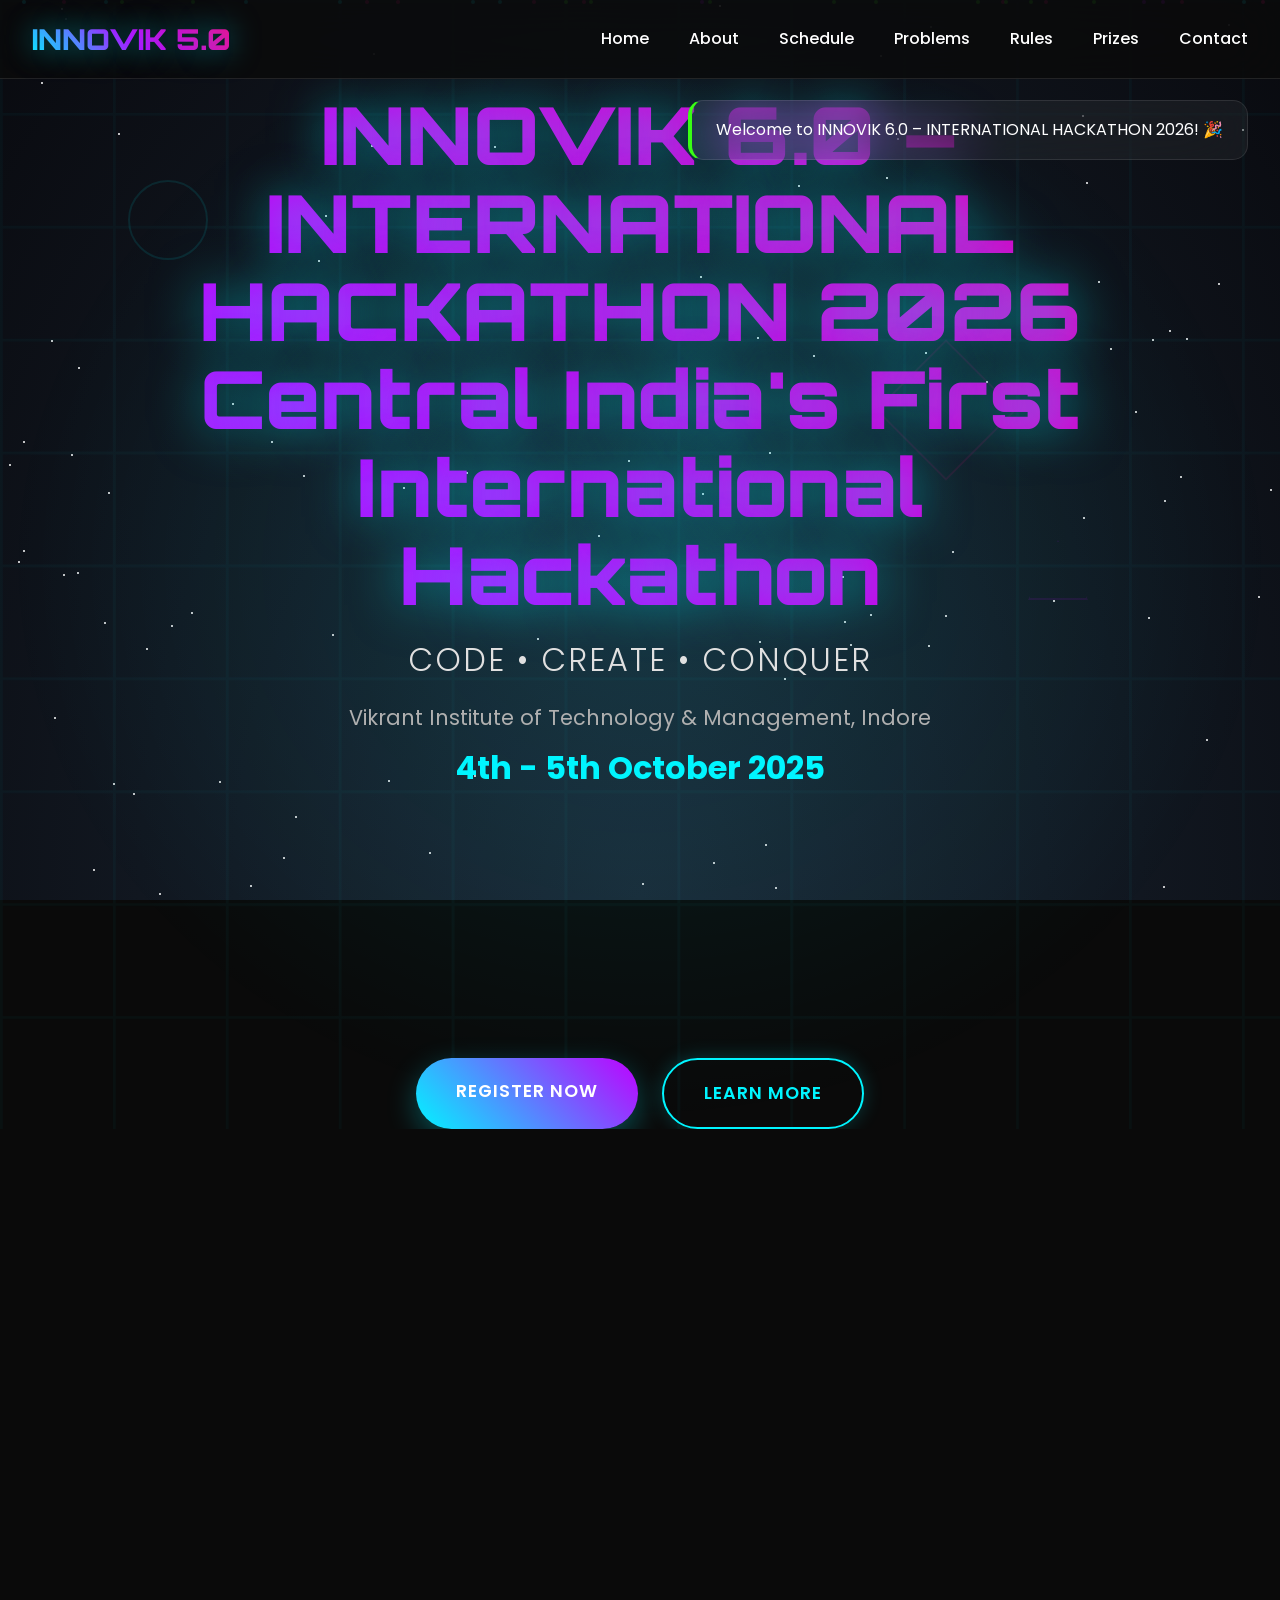
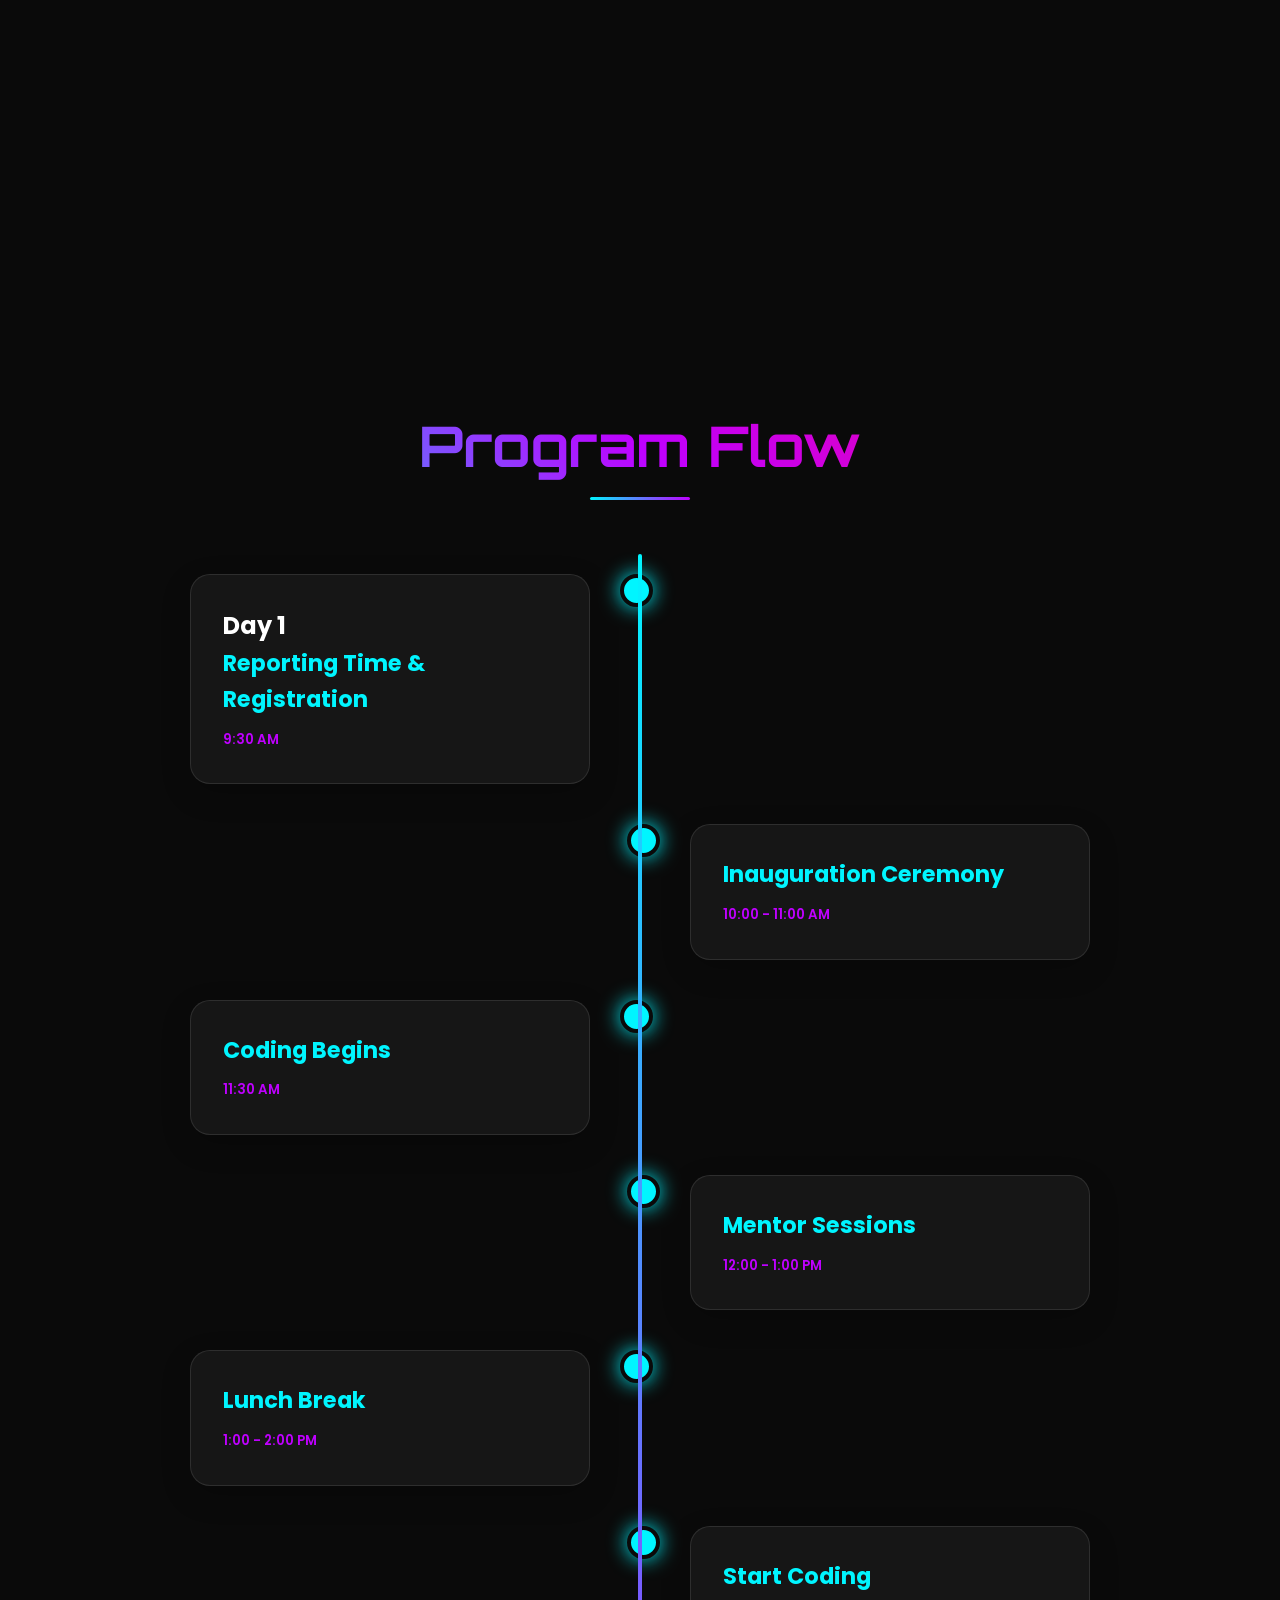
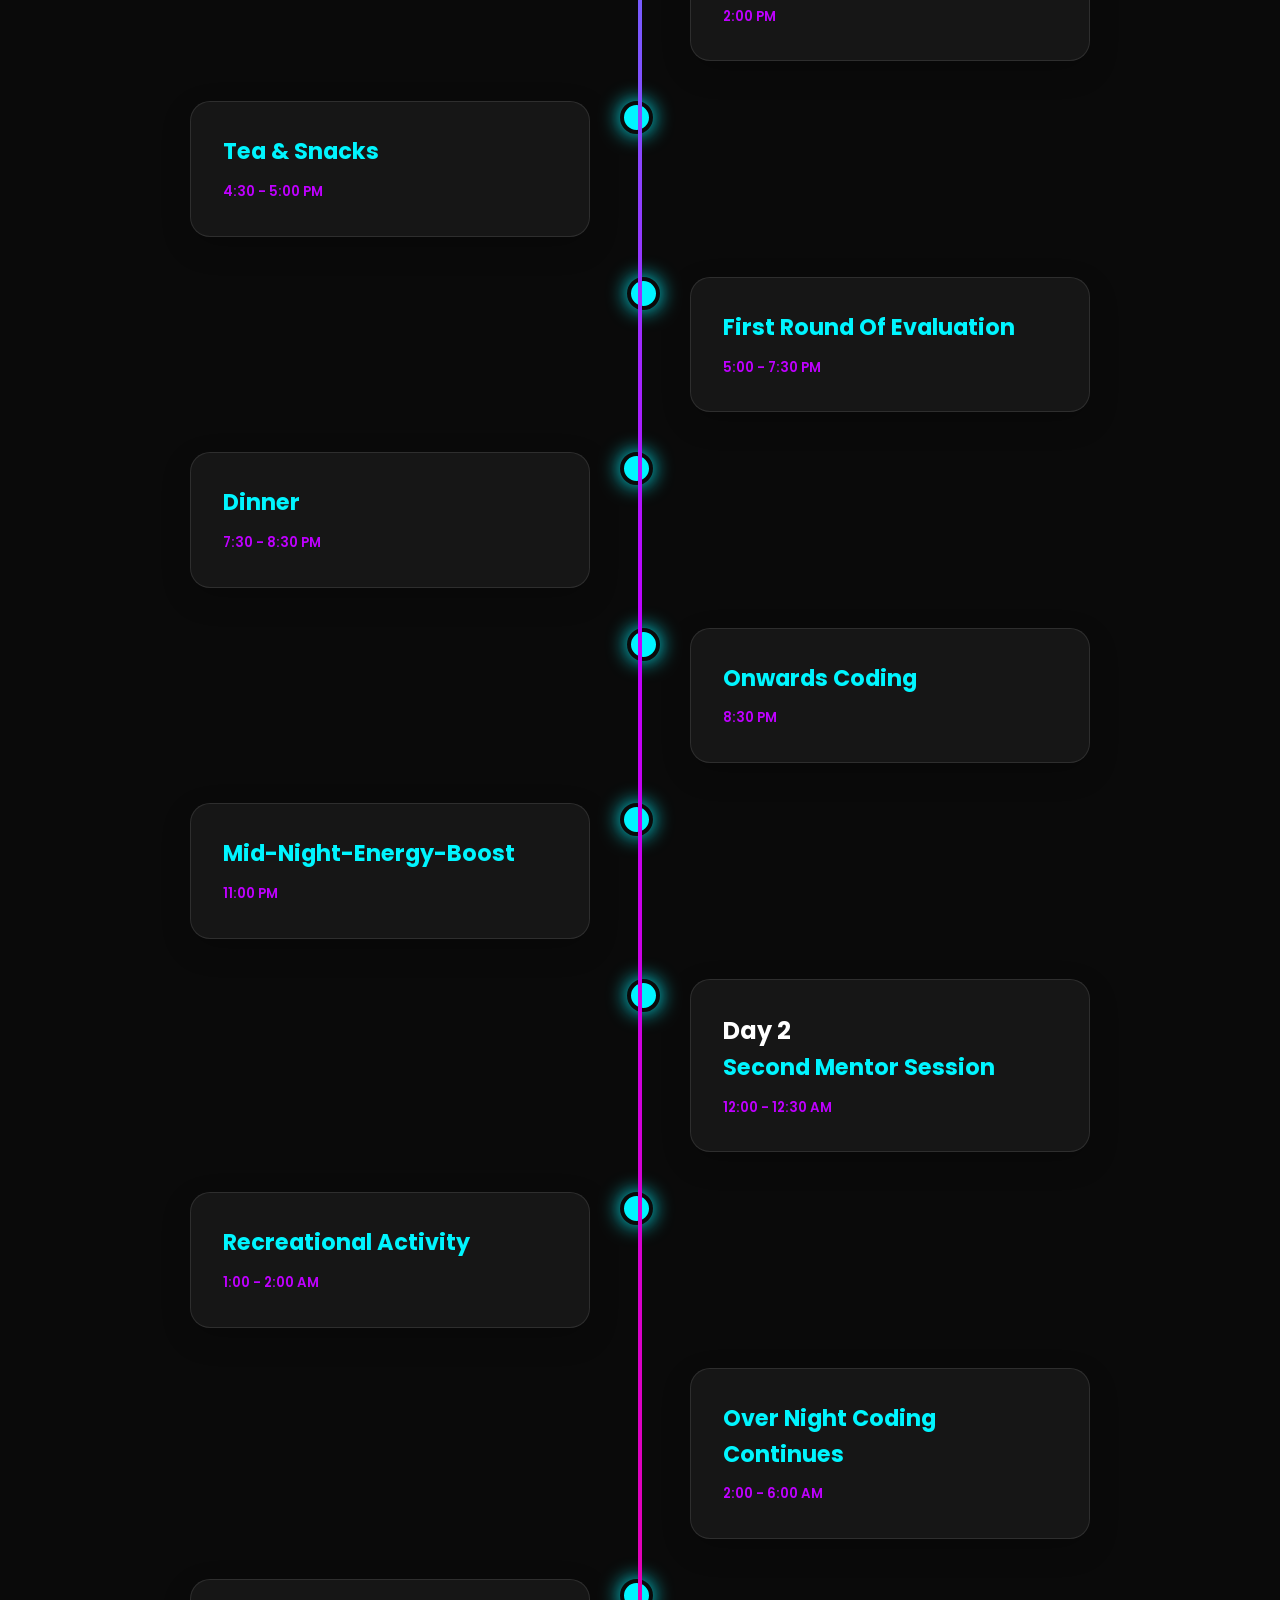
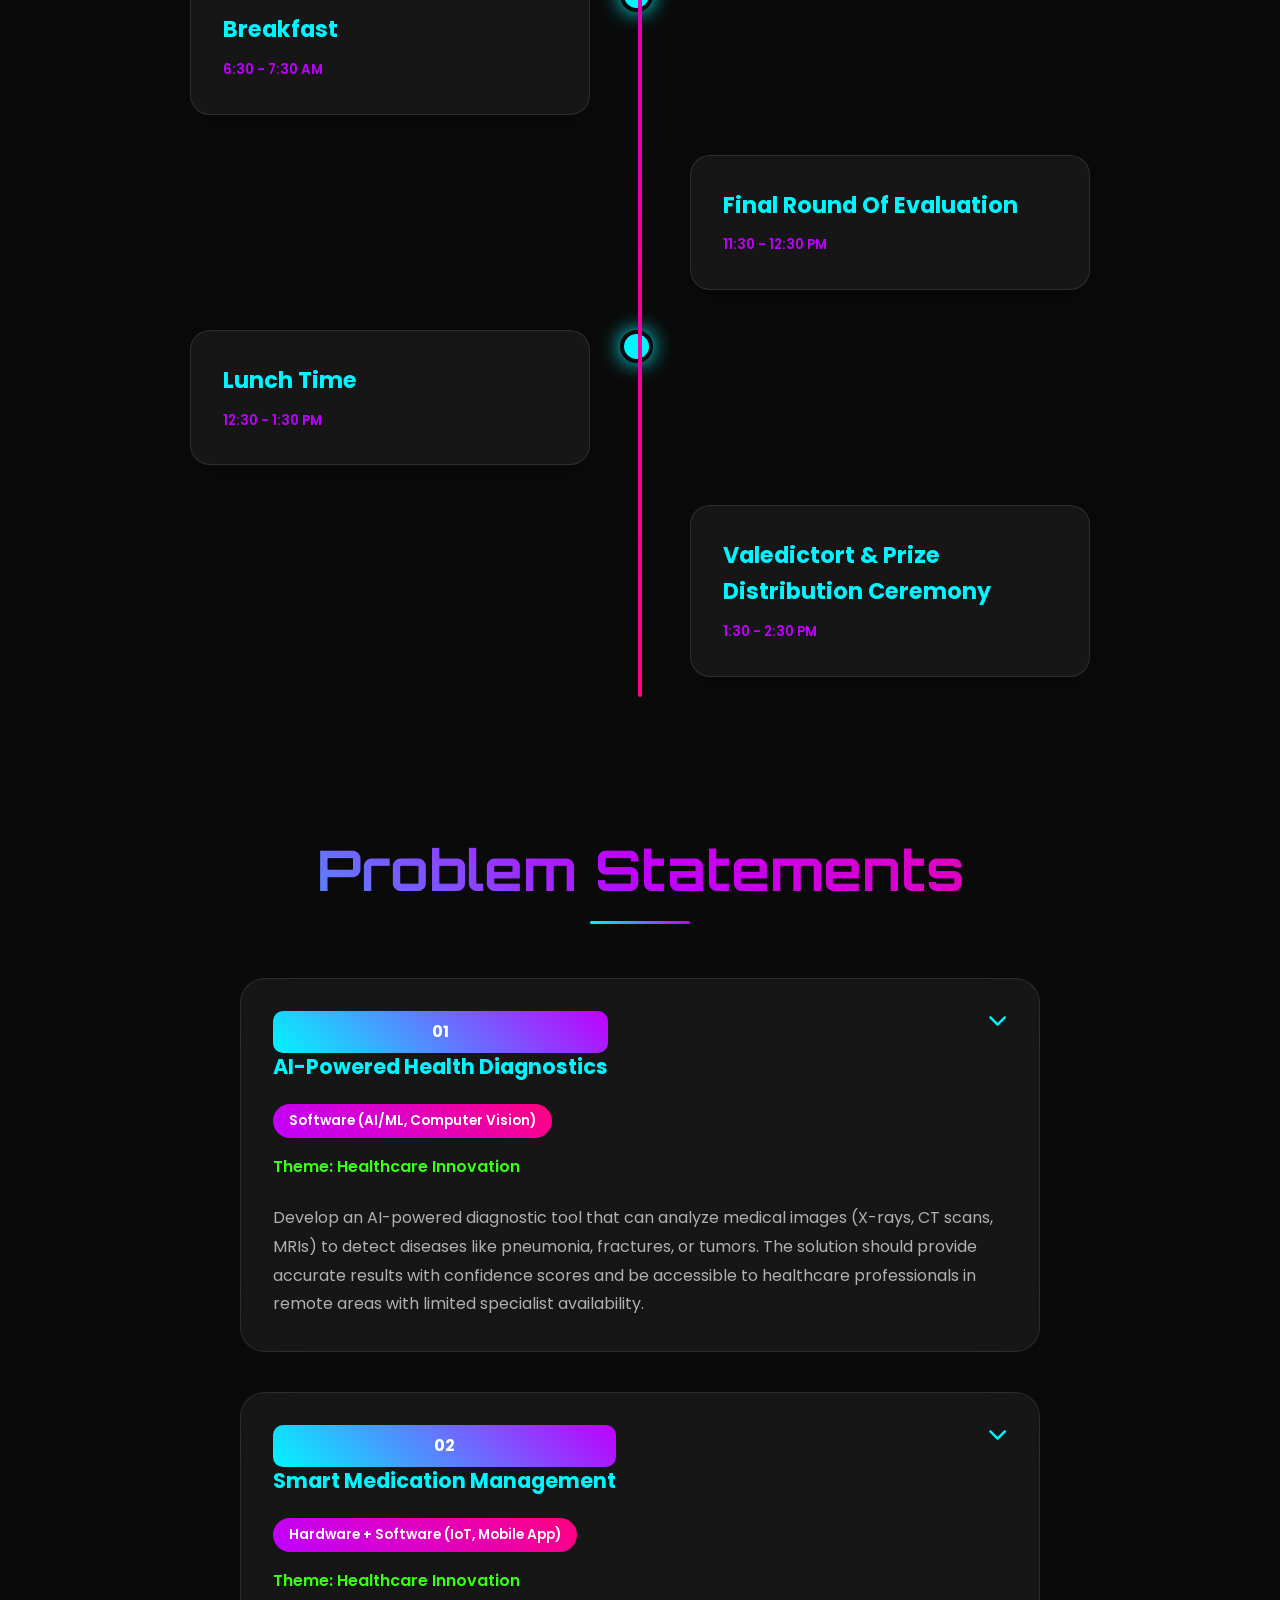
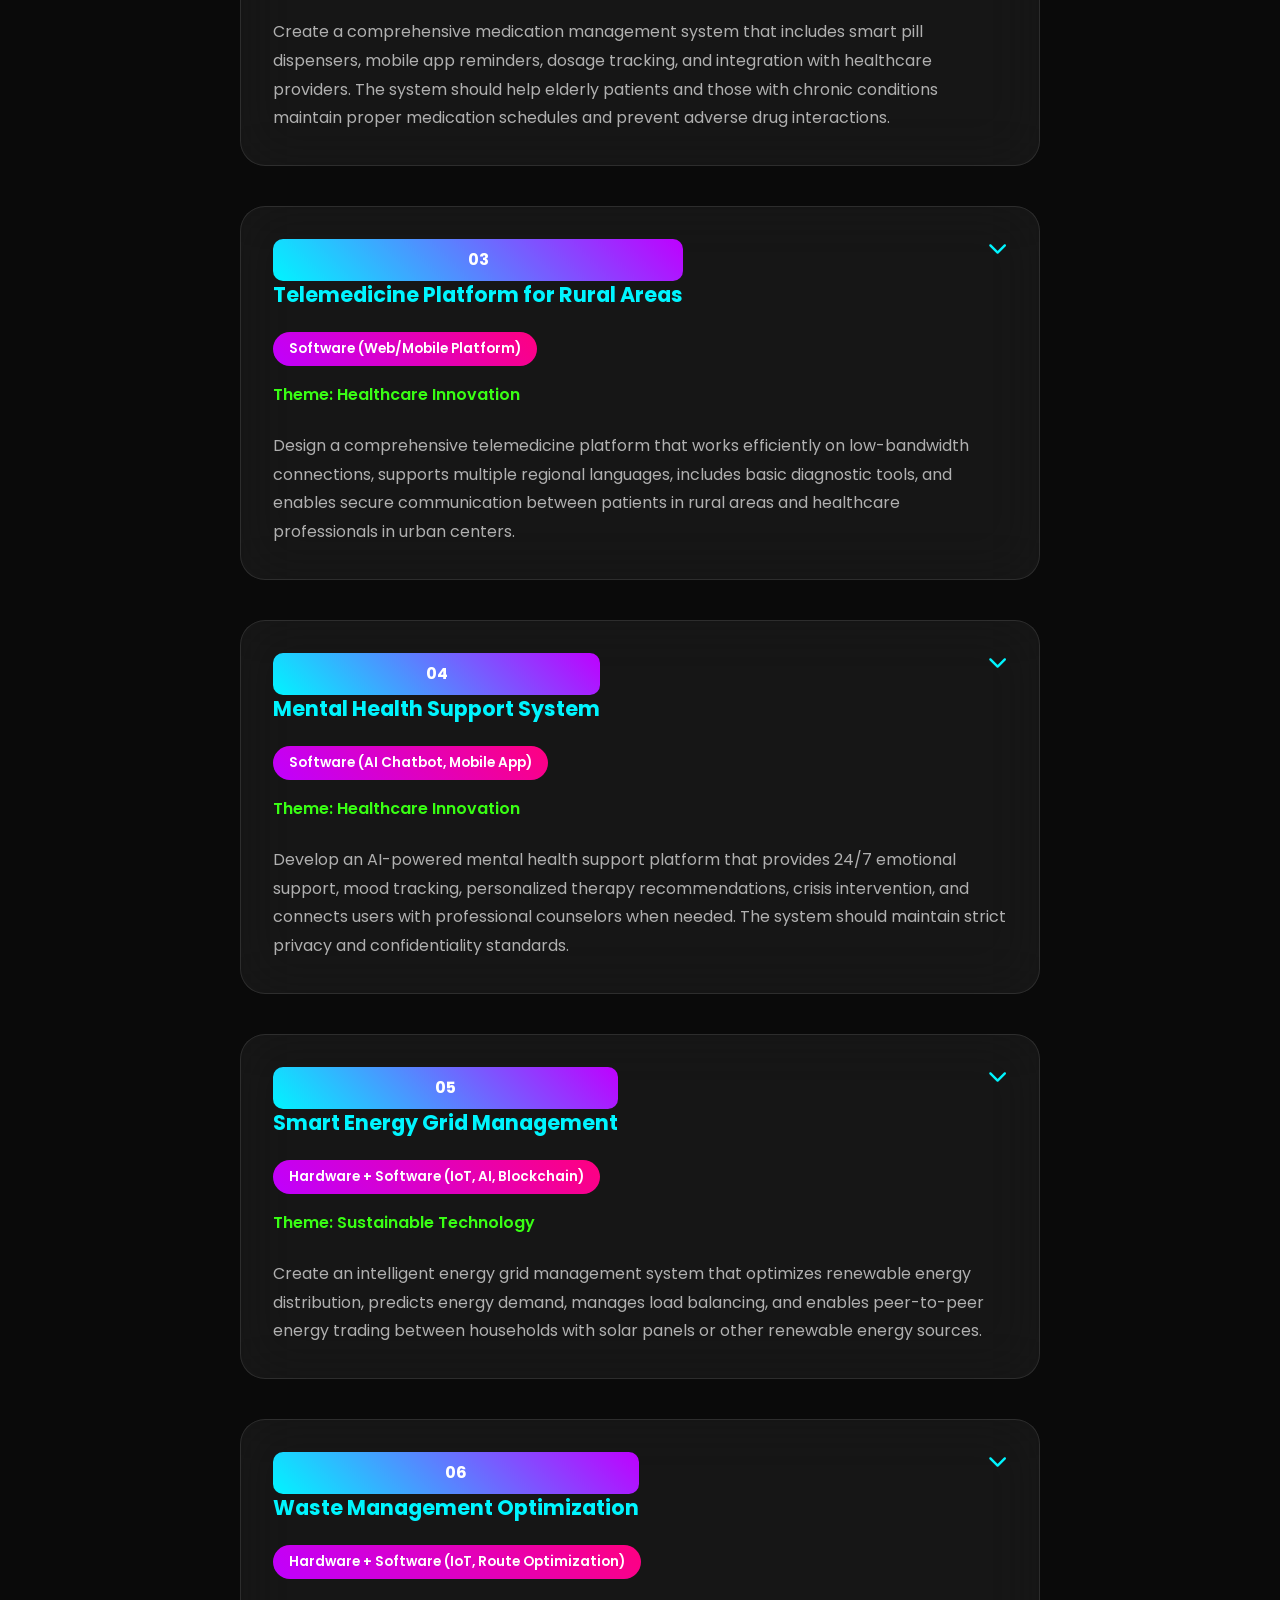
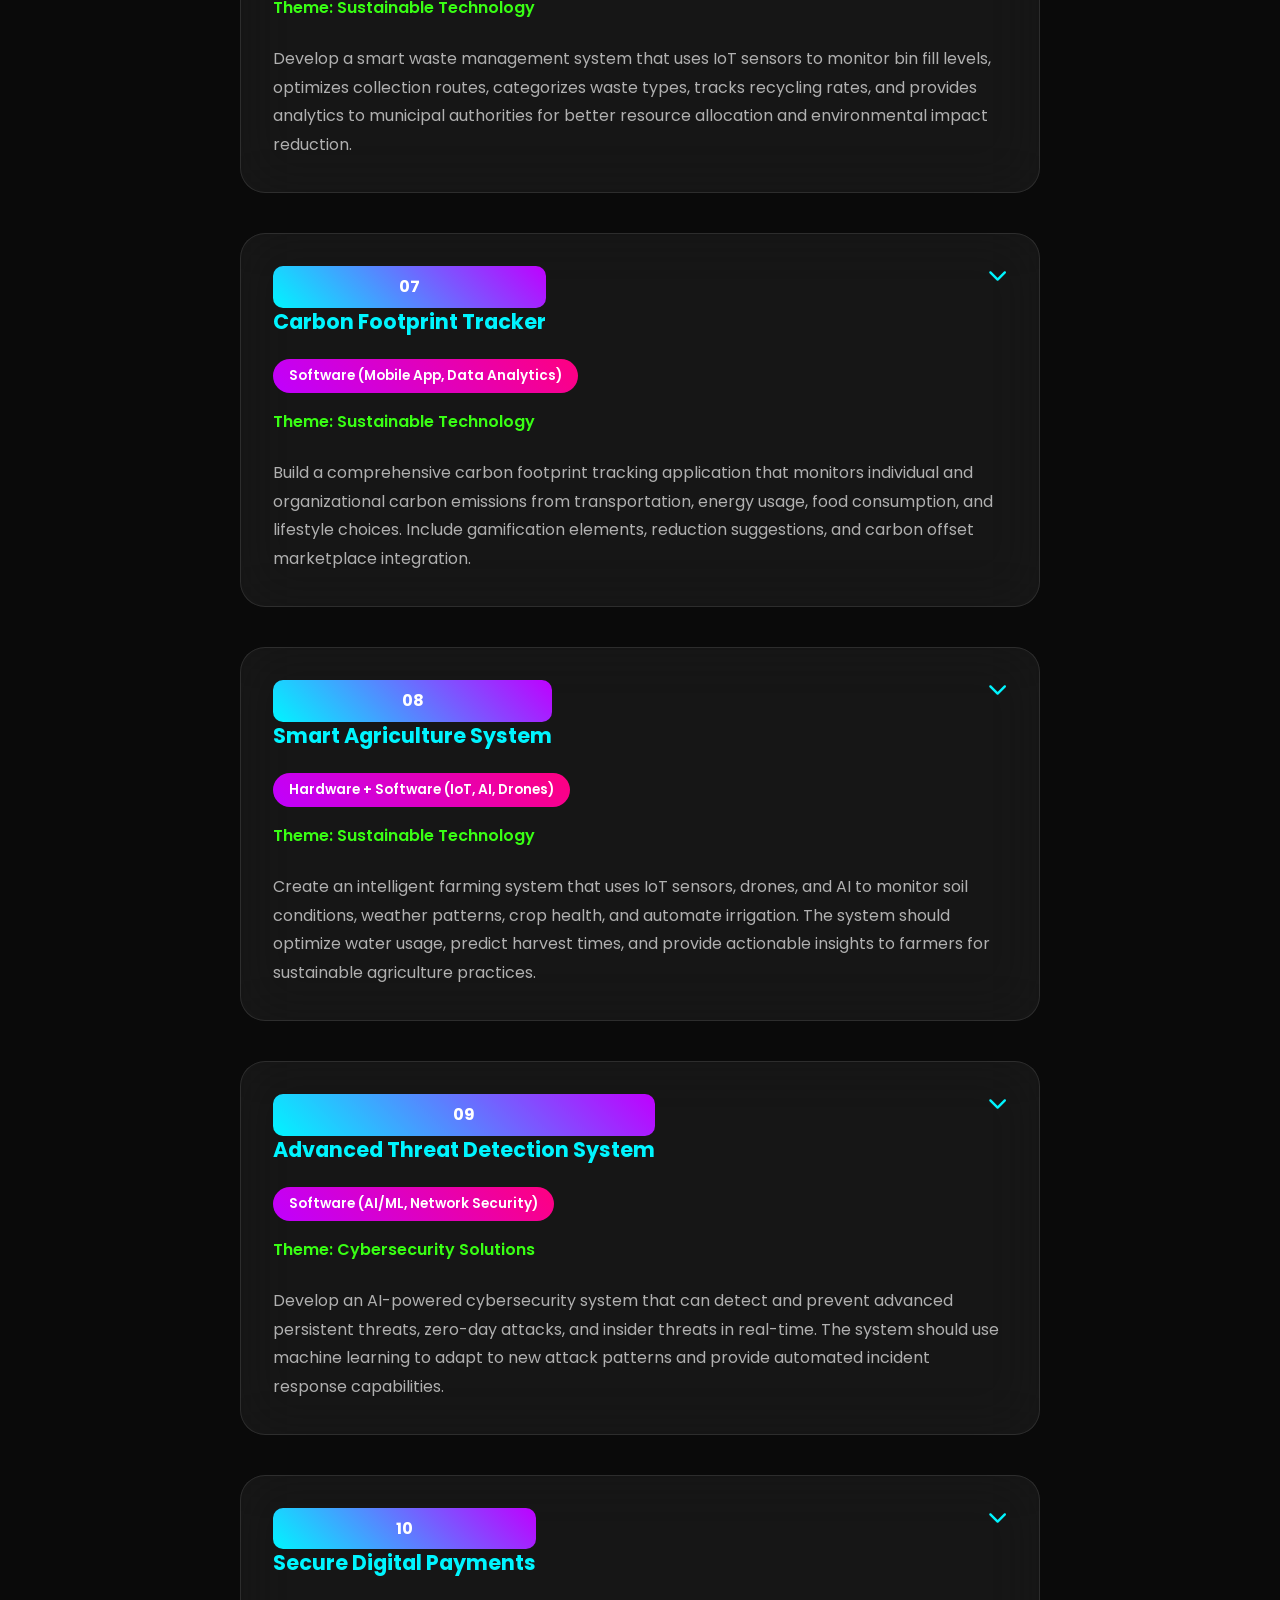
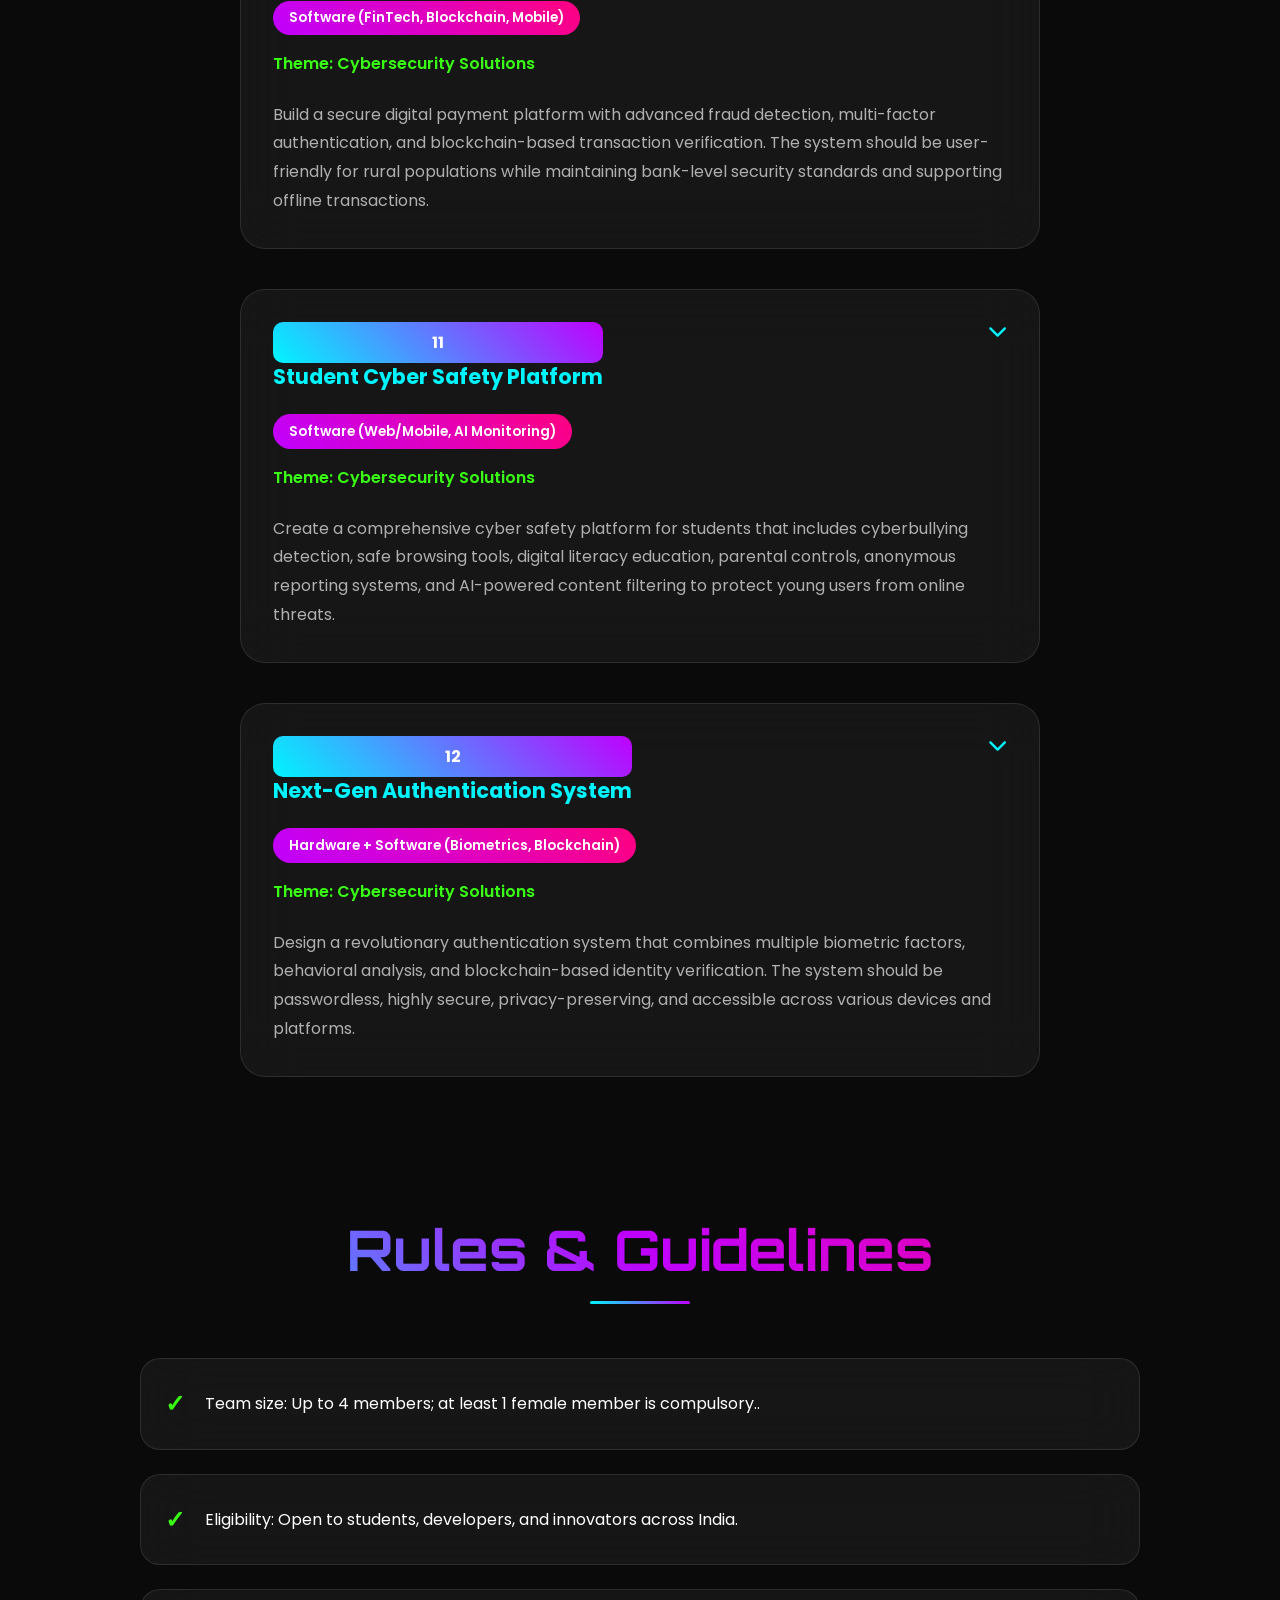
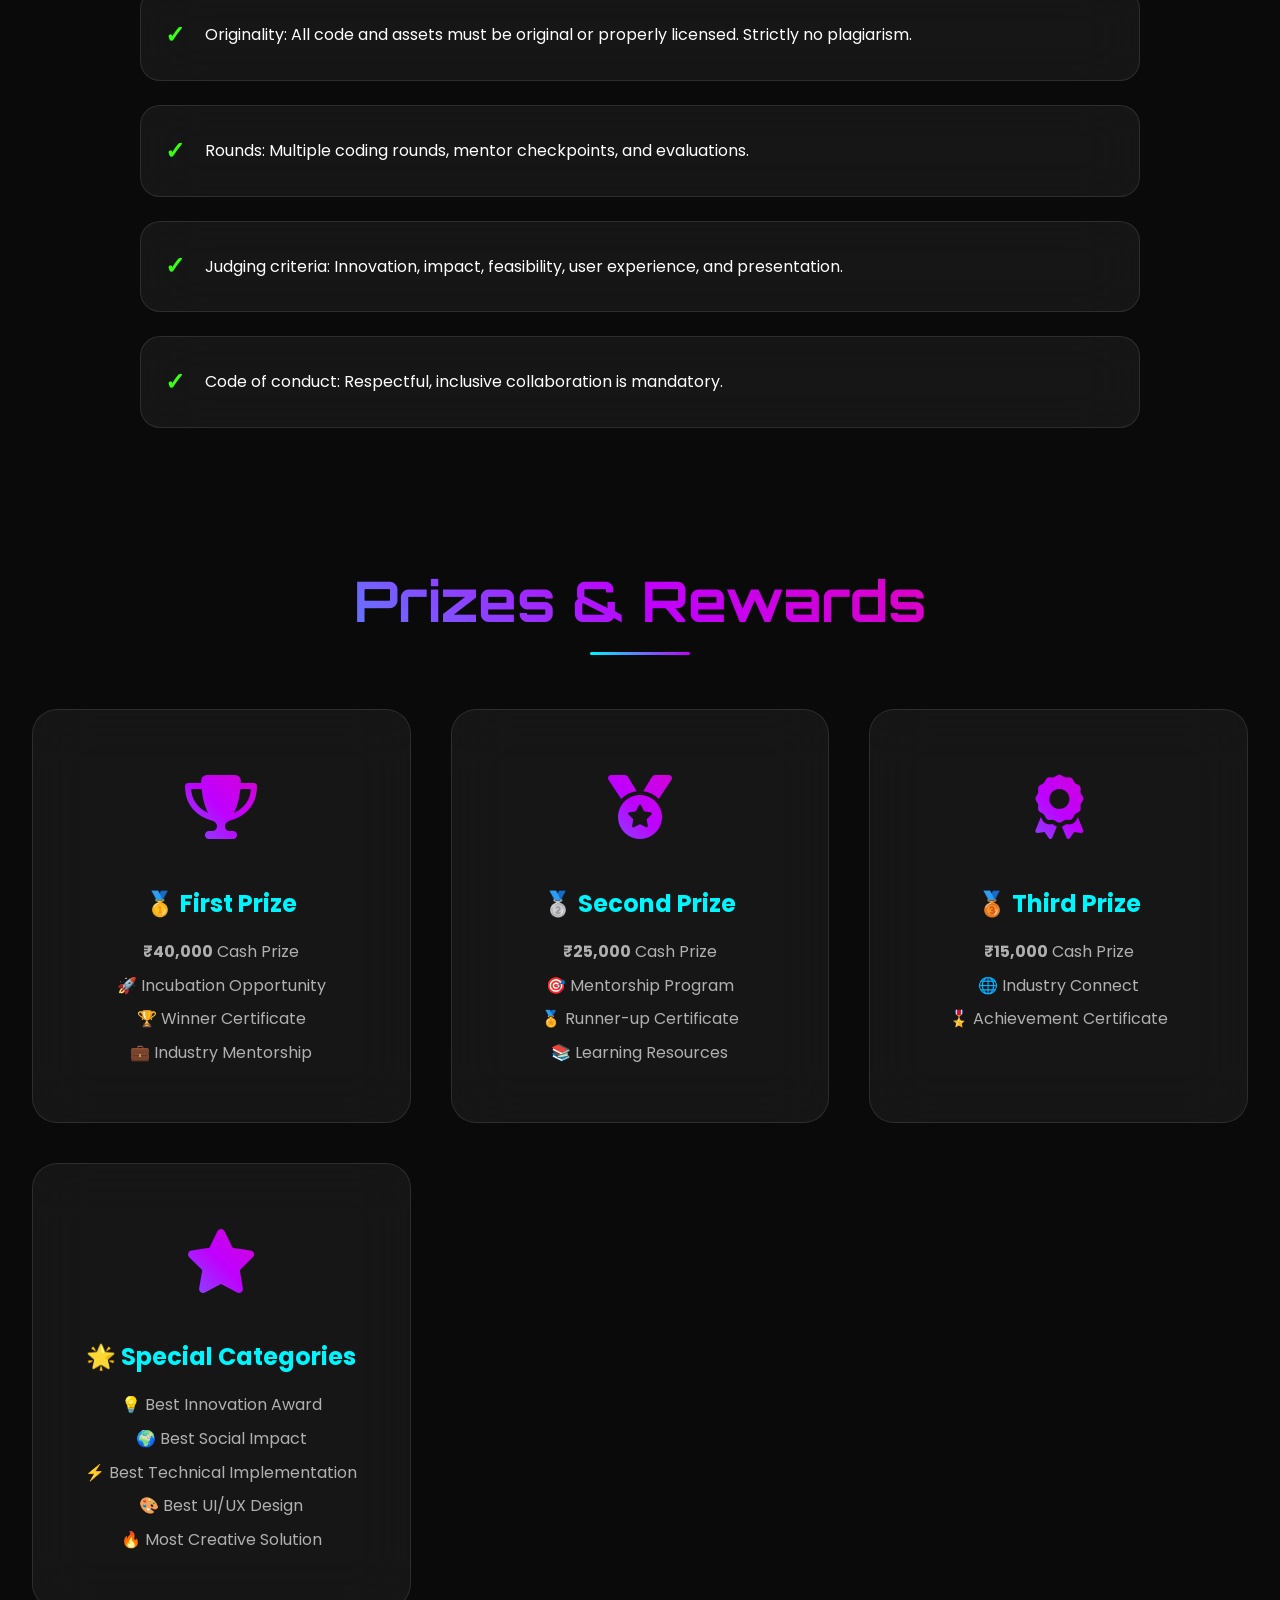
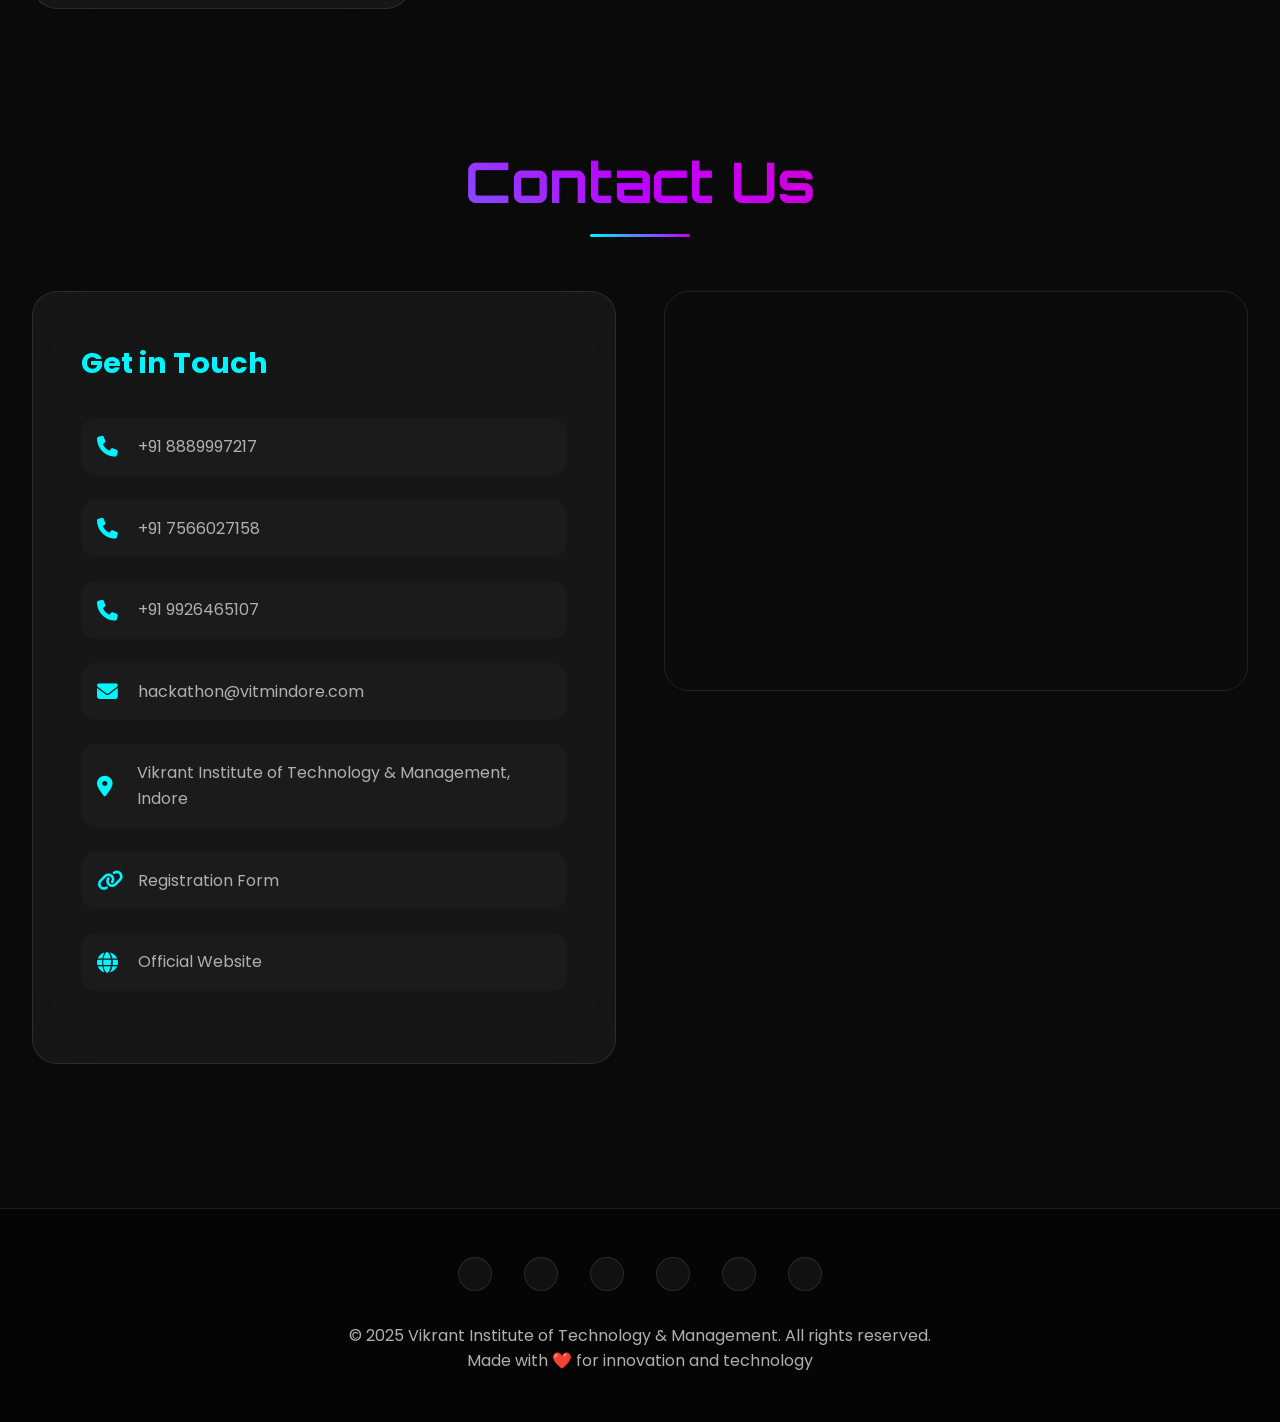
==== commit 2571eb12: "index.html update to ttext.html,index.html and demo.html" ====
--- a/demo.html
+++ b/demo.html
@@ -3,7 +3,9 @@
 <head>
     <meta charset="UTF-8">
     <meta name="viewport" content="width=device-width, initial-scale=1.0">
-    <title>INNOVIK Hackathon 5.0 | Vikrant Institute of Technology & Management</title>
+    <title>INNOVIK 6.0 – INTERNATIONAL HACKATHON 2026
+Central India's First International Hackathon
+ | Vikrant Institute of Technology & Management</title>
     <link href="https://fonts.googleapis.com/css2?family=Poppins:wght@100;200;300;400;500;600;700;800;900&family=Orbitron:wght@400;700;900&display=swap" rel="stylesheet">
     <link rel="stylesheet" href="https://cdnjs.cloudflare.com/ajax/libs/font-awesome/6.4.0/css/all.min.css">
    
@@ -59,7 +61,9 @@
         <div class="hero-content">
           <!-- <div class="hero-badge fade-in">🚀 Registration Open Now</div> -->
             <!-- <img src="https://i.ibb.co/3YdkRd2j/9a16bdc968115f58668f35dd4bf26158.jpg" width="50%"/> -->
-            <h1 class="fade-in">INNOVIK HACKATHON 5.0</h1>
+            <h1 class="fade-in">INNOVIK 6.0 – INTERNATIONAL HACKATHON 2026
+Central India's First International Hackathon
+</h1>
             <p class="tagline fade-in">CODE • CREATE • CONQUER</p>
             <p class="subtitle fade-in">Vikrant Institute of Technology & Management, Indore</p>
             <p class="date fade-in">4th - 5th October 2025</p>
@@ -93,9 +97,12 @@
 
     <!-- About Section -->
     <section id="about" class="g fade-in">
-        <h2 class="section-title">About INNOVIK 5.0</h2>
+        <h2 class="section-title">INNOVIK 6.0 – INTERNATIONAL HACKATHON 2026
+</h2>
         <div class="about-content">
-            <p>Welcome to INNOVIK Hackathon 5.0, where innovation meets technology! Join us for an extraordinary 36-hour coding marathon that brings together the brightest minds to solve real-world challenges through cutting-edge technology solutions.</p>
+            <p>Welcome to INNOVIK 6.0 – INTERNATIONAL HACKATHON 2026
+Central India's First International Hackathon
+, where innovation meets technology! Join us for an extraordinary 36-hour coding marathon that brings together the brightest minds to solve real-world challenges through cutting-edge technology solutions.</p>
             
             <p>This premier hackathon focuses on three critical themes: <strong>Healthcare Innovation</strong>, <strong>Sustainable Technology</strong>, and <strong>Cybersecurity Solutions</strong>. Participants will have the opportunity to work on 12 carefully curated problem statements that address pressing societal needs.</p>
         </div>
@@ -894,11 +901,11 @@
         // Form validation and submission
         document.addEventListener('DOMContentLoaded', () => {
             // Add any form handling logic here
-            console.log('🚀 INNOVIK Hackathon 5.0 website loaded successfully!');
+            console.log('🚀 INNOVIK 6.0 – INTERNATIONAL HACKATHON 2026  website loaded successfully!');
             
             // Show welcome message
             setTimeout(() => {
-                showToast('Welcome to INNOVIK Hackathon 5.0! 🎉', 'success');
+                showToast('Welcome to INNOVIK 6.0 – INTERNATIONAL HACKATHON 2026! 🎉', 'success');
             }, 2000);
         });
 
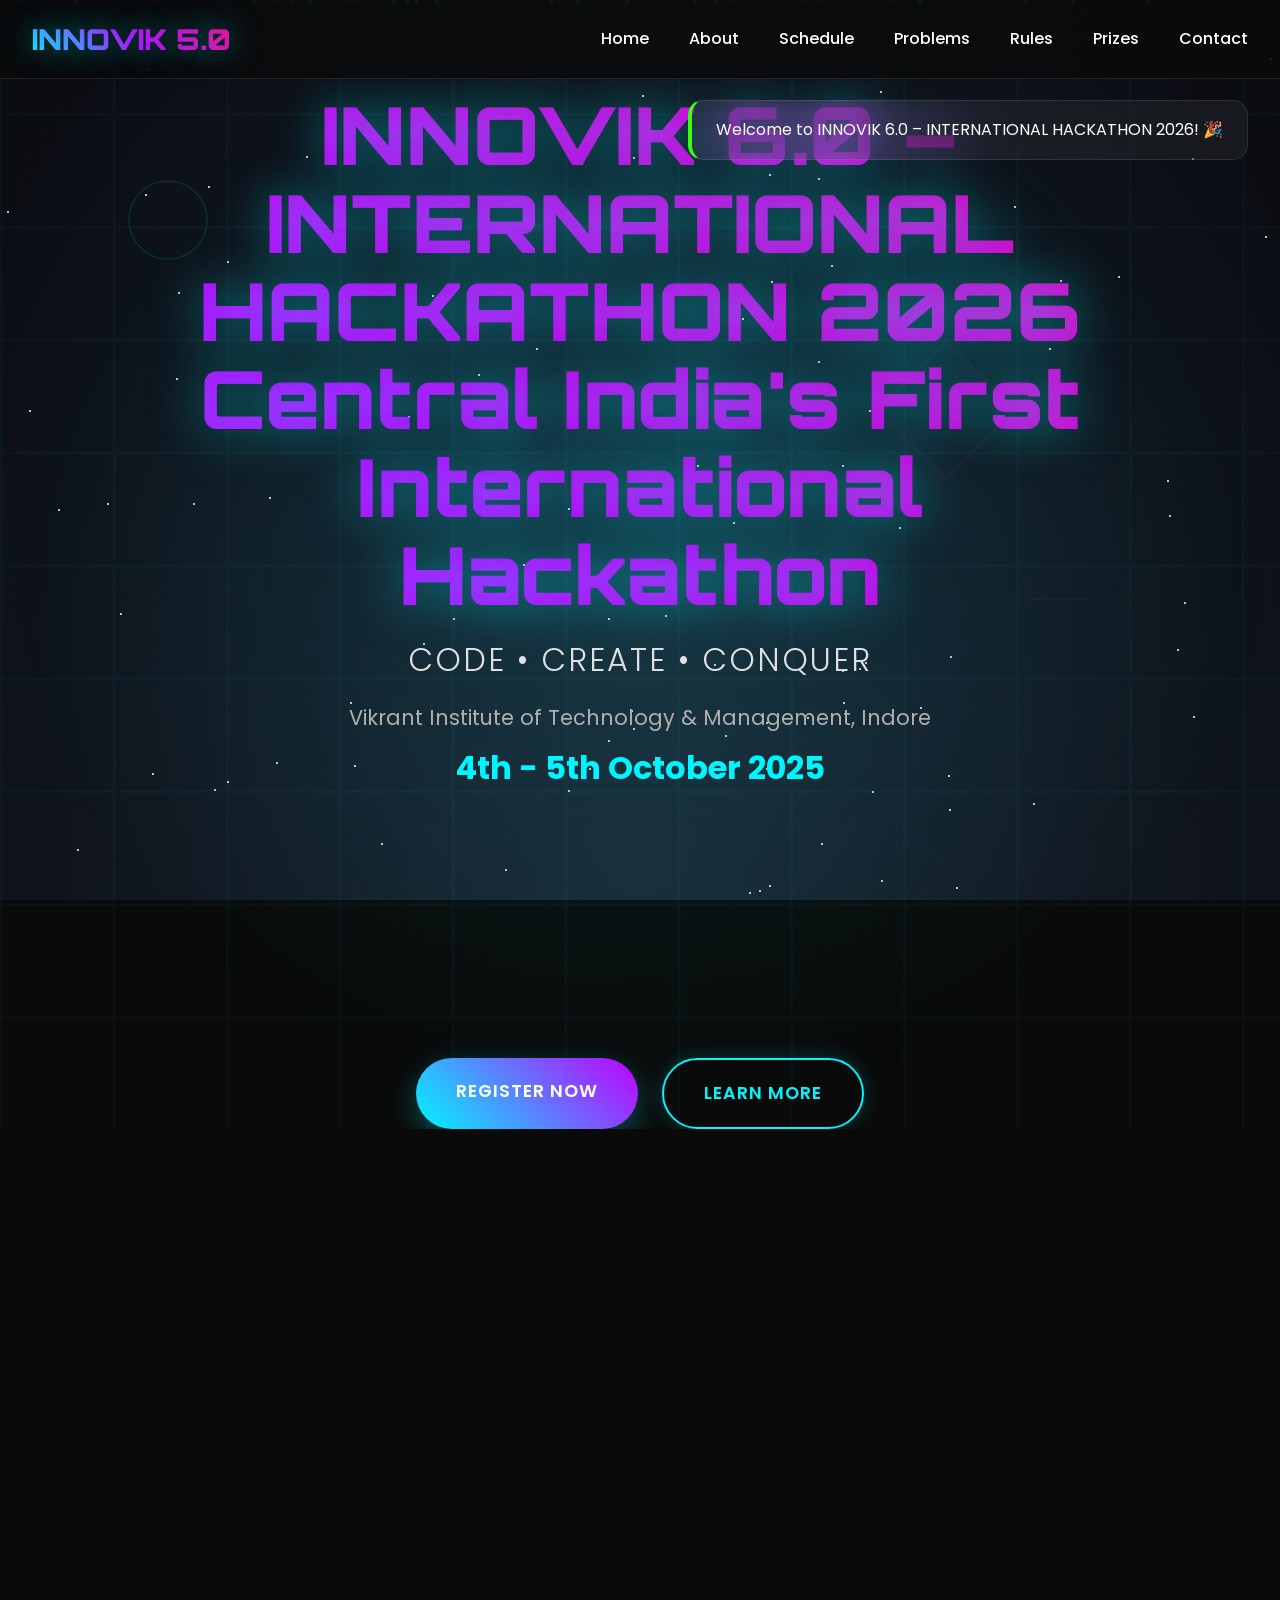
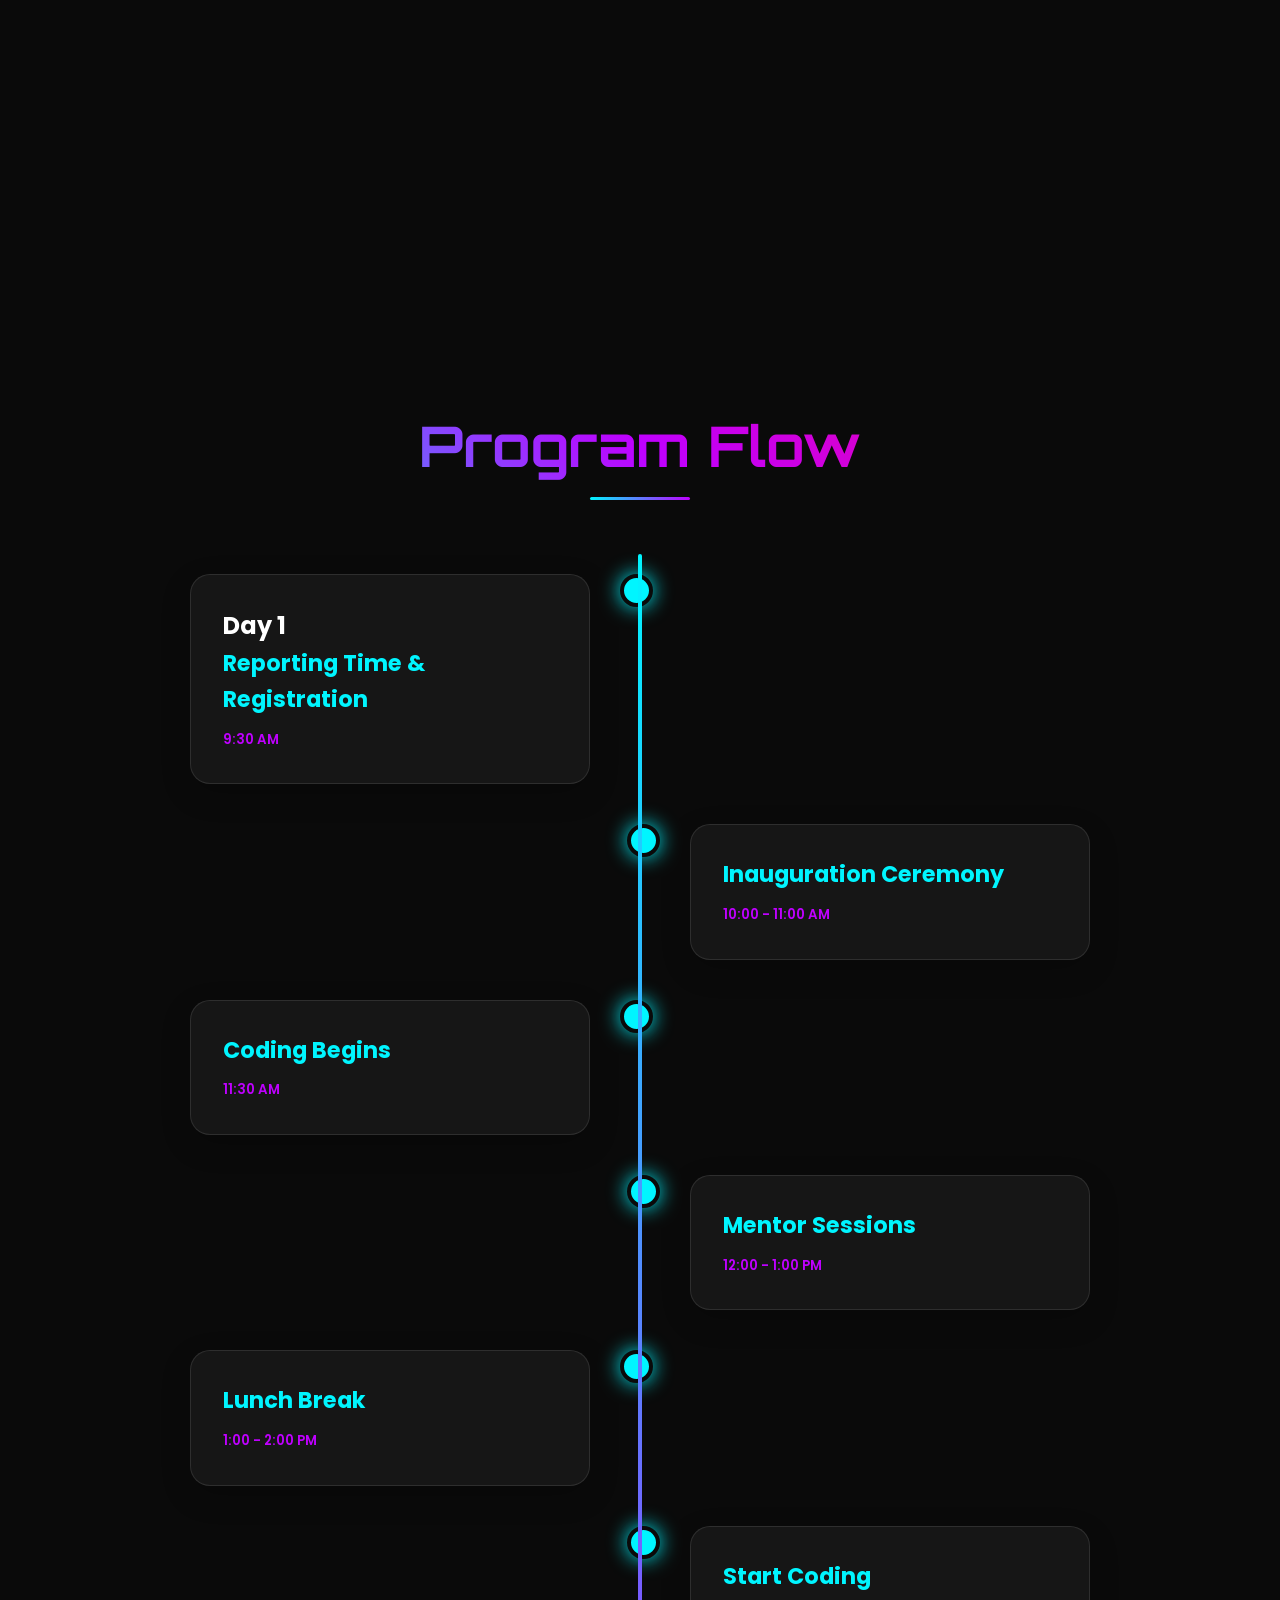
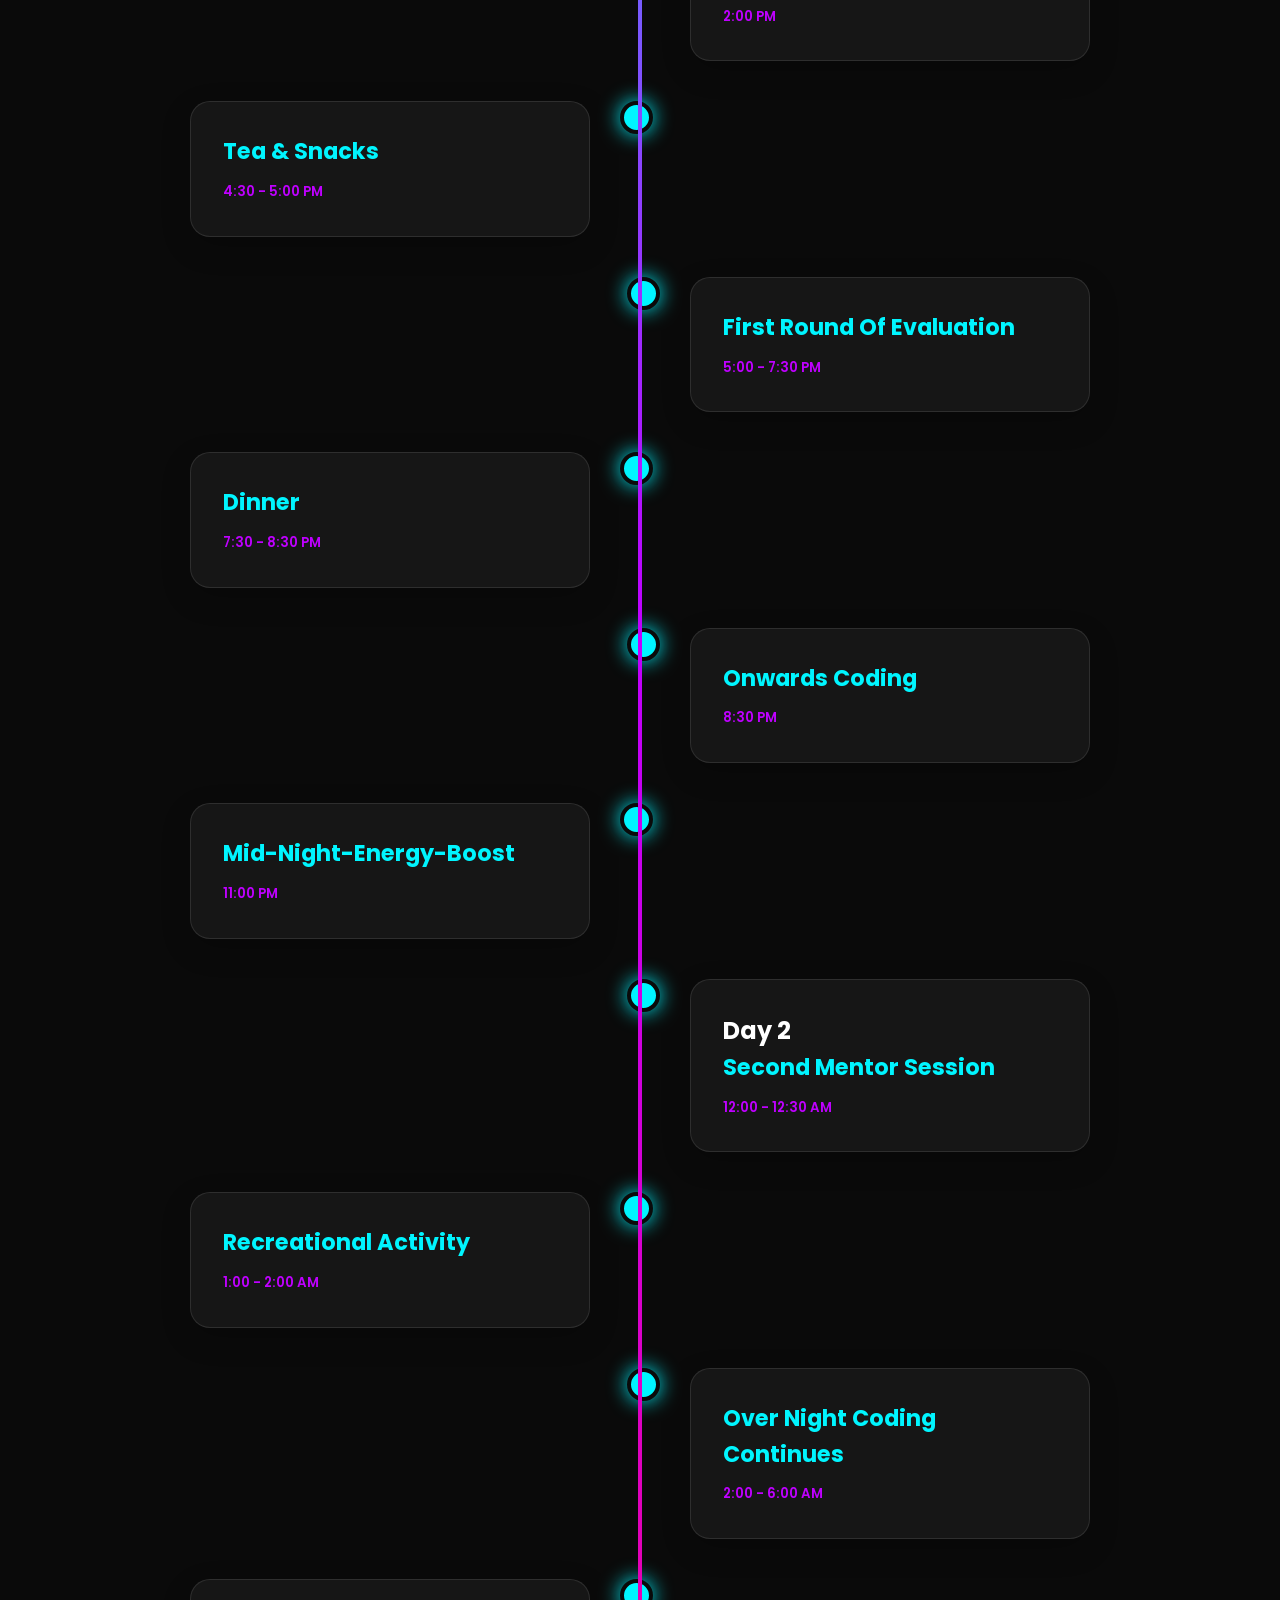
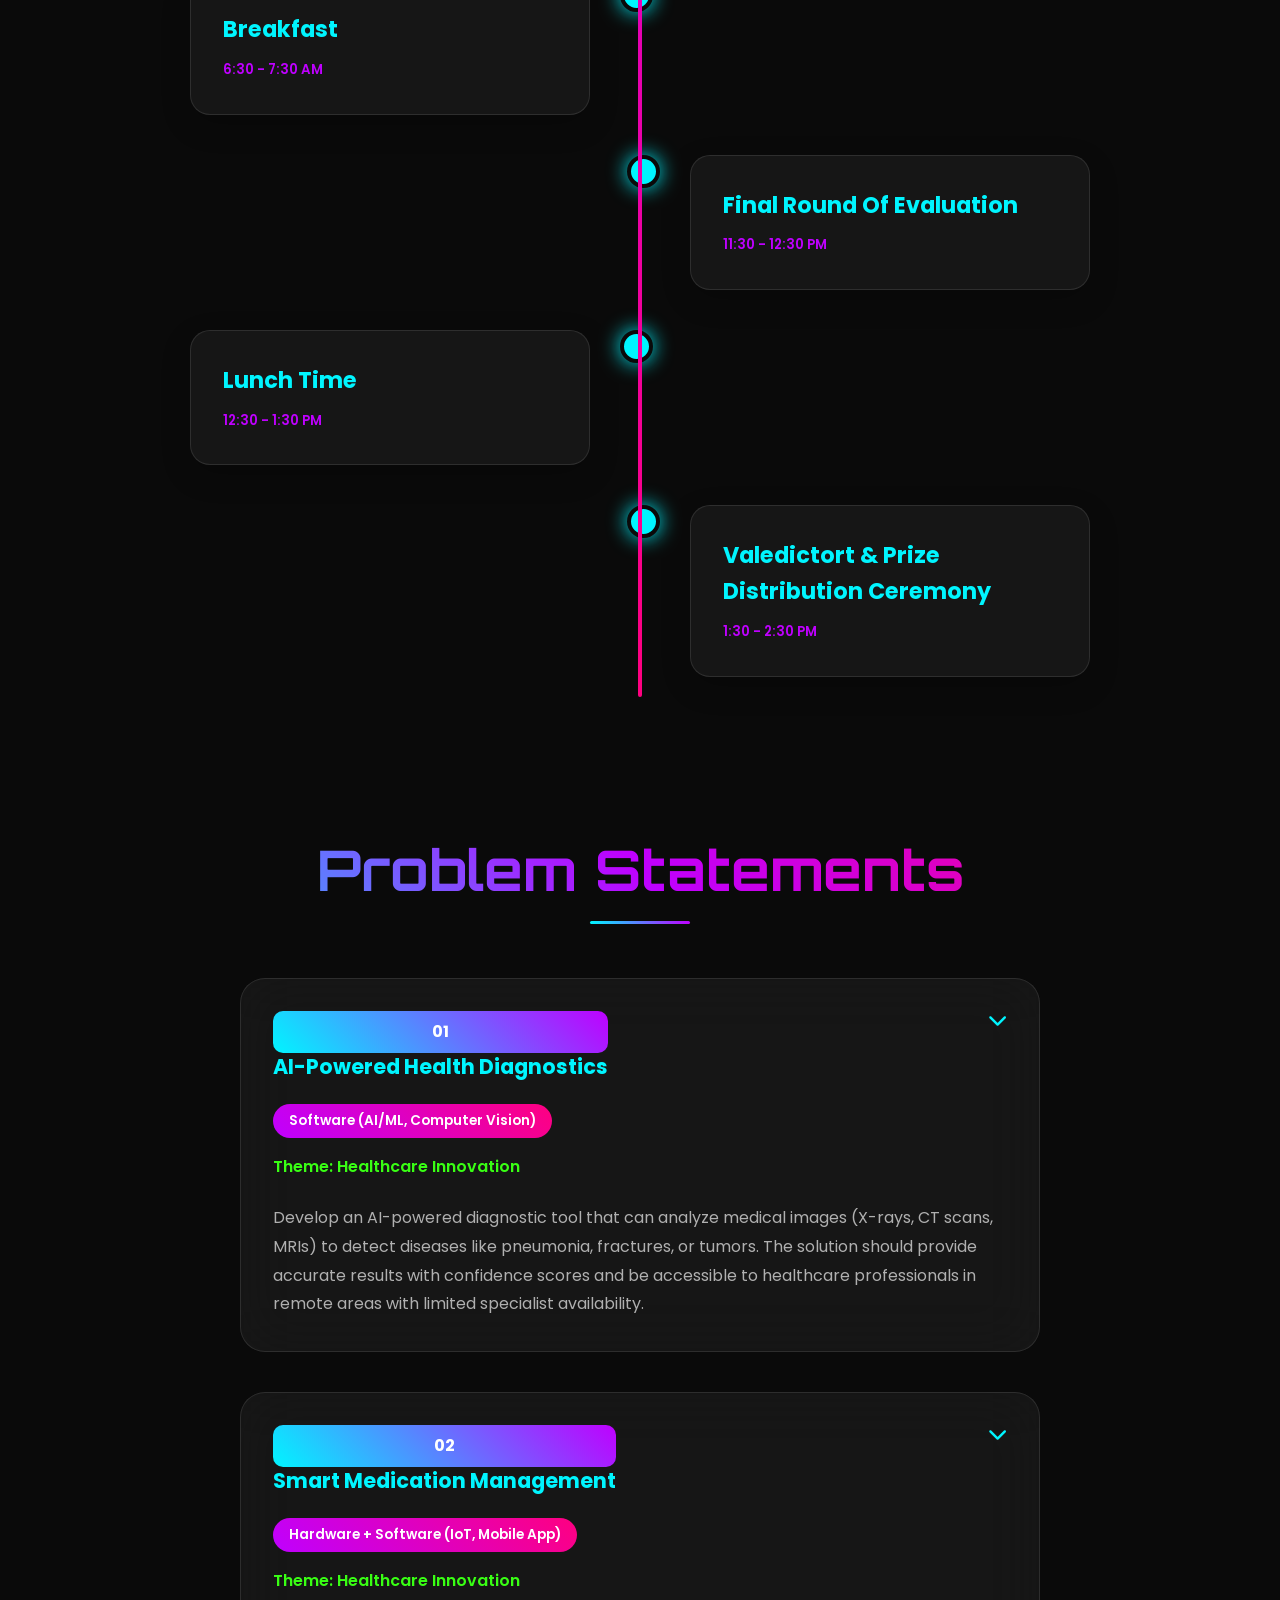
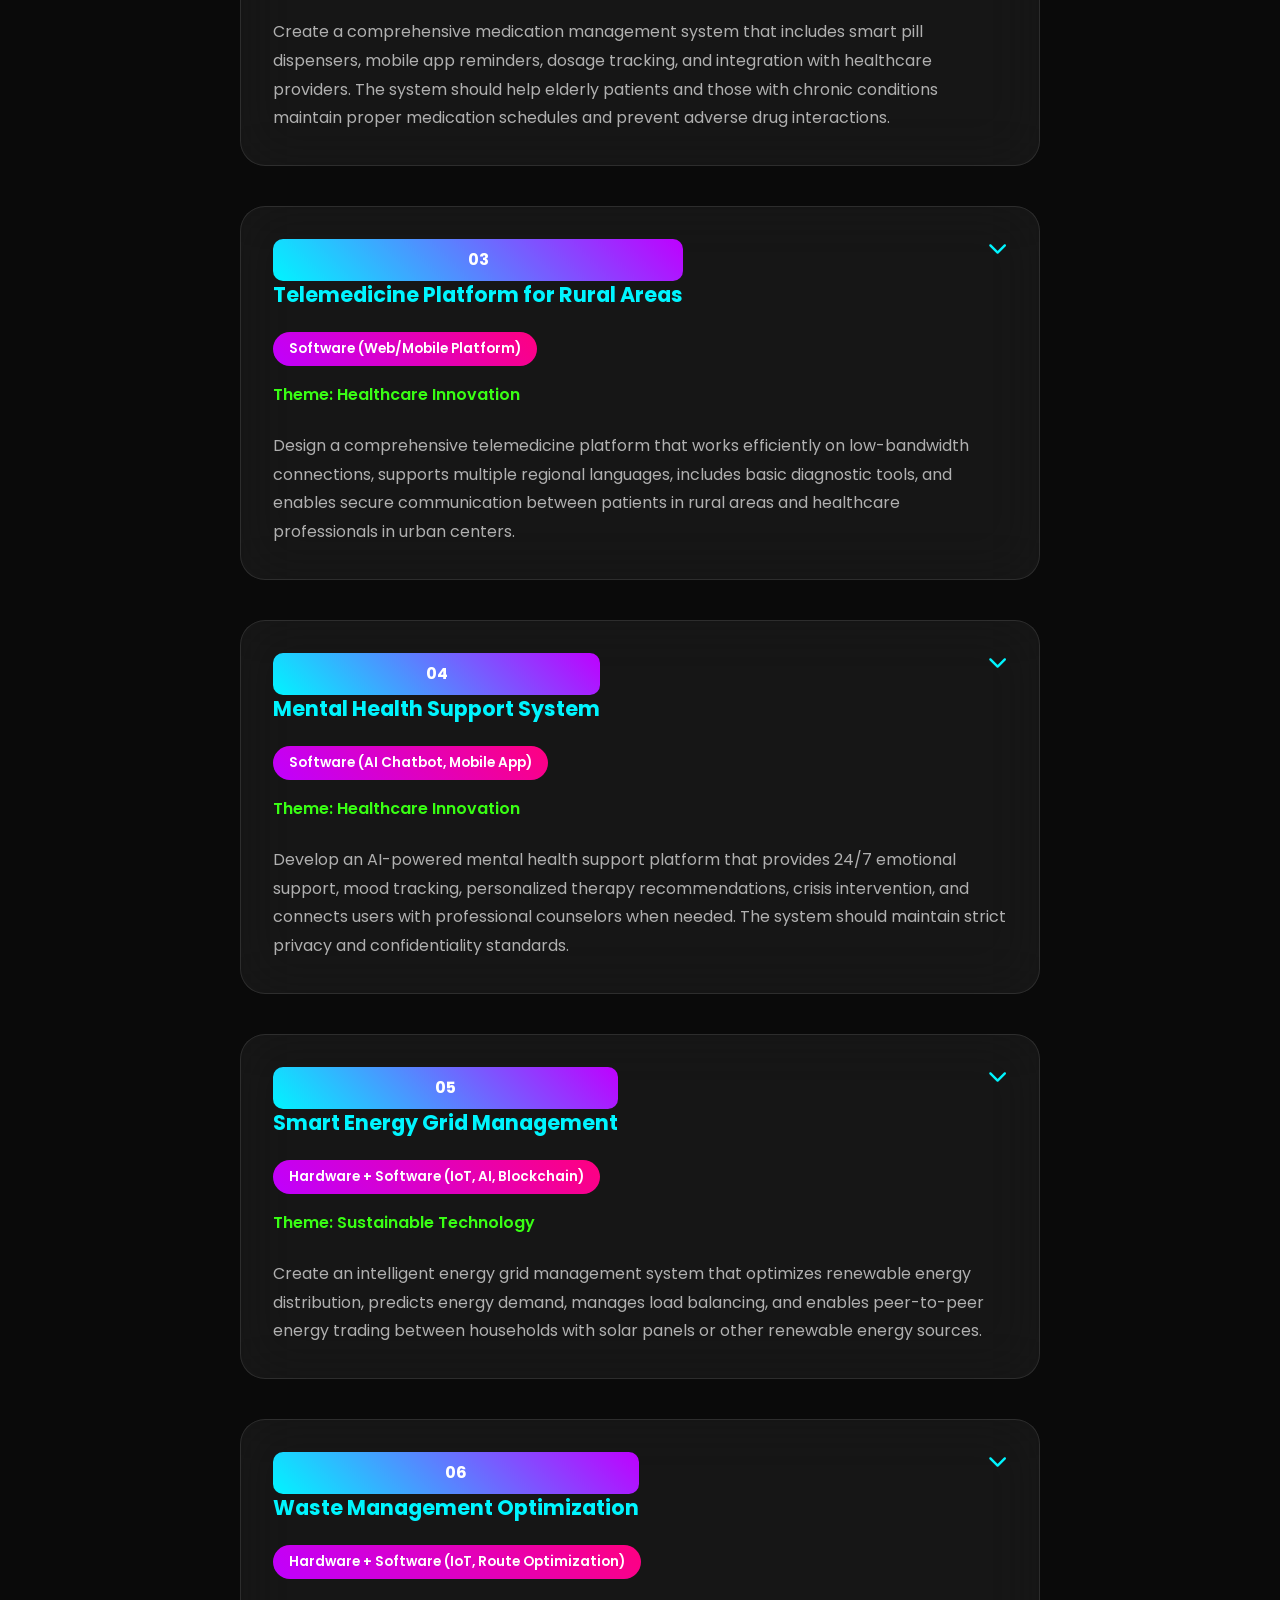
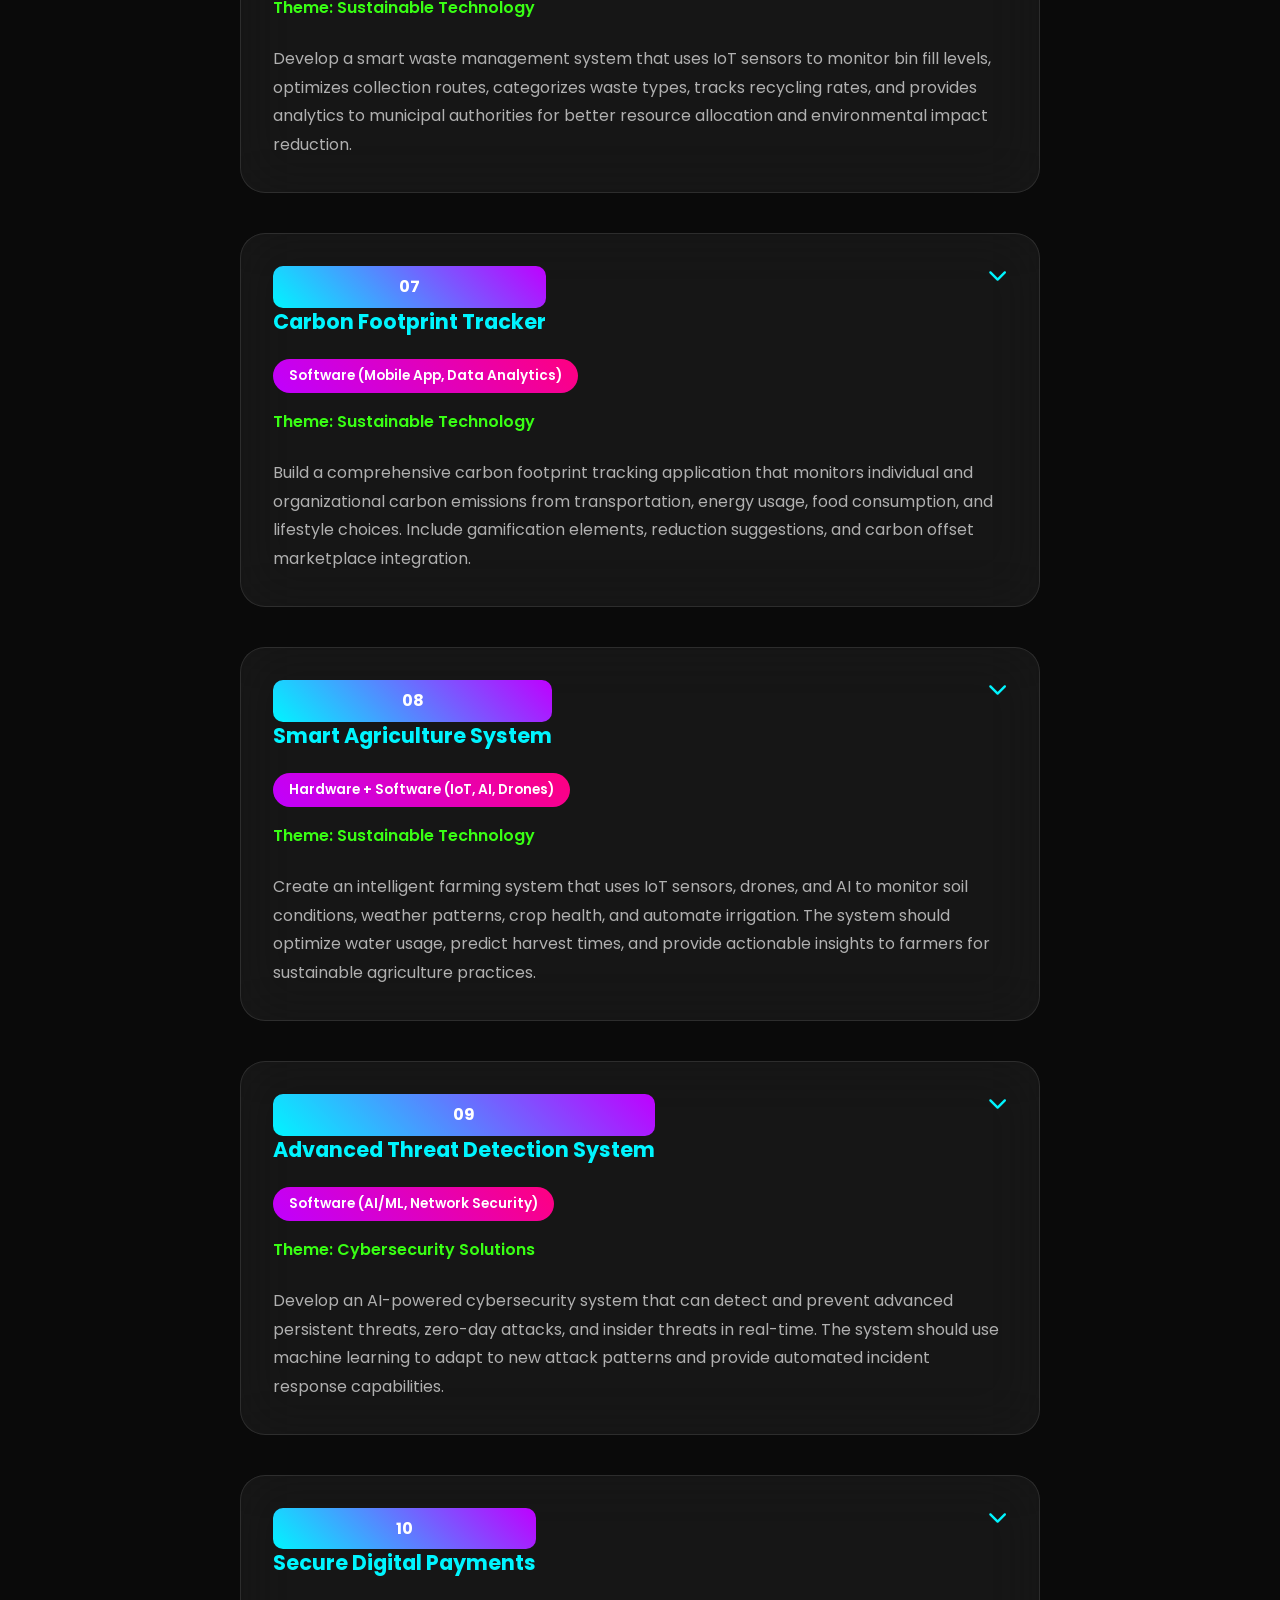
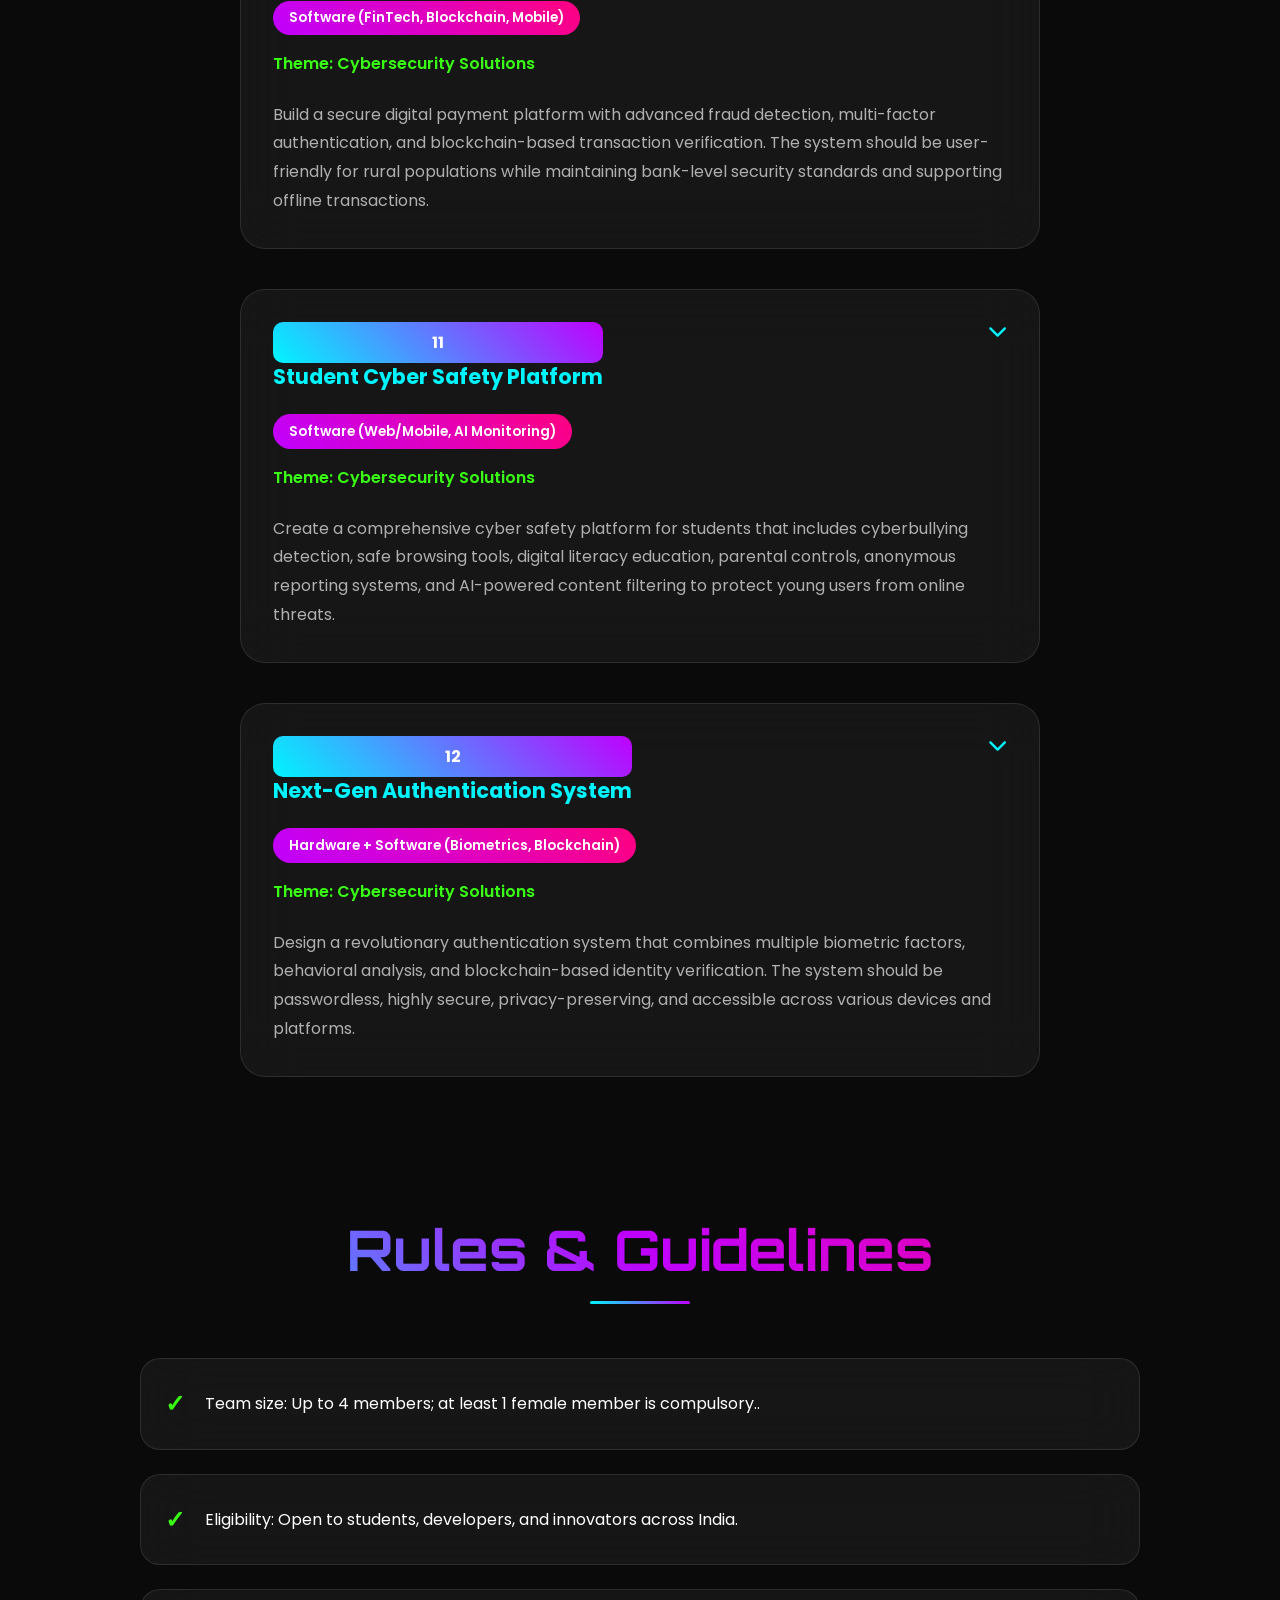
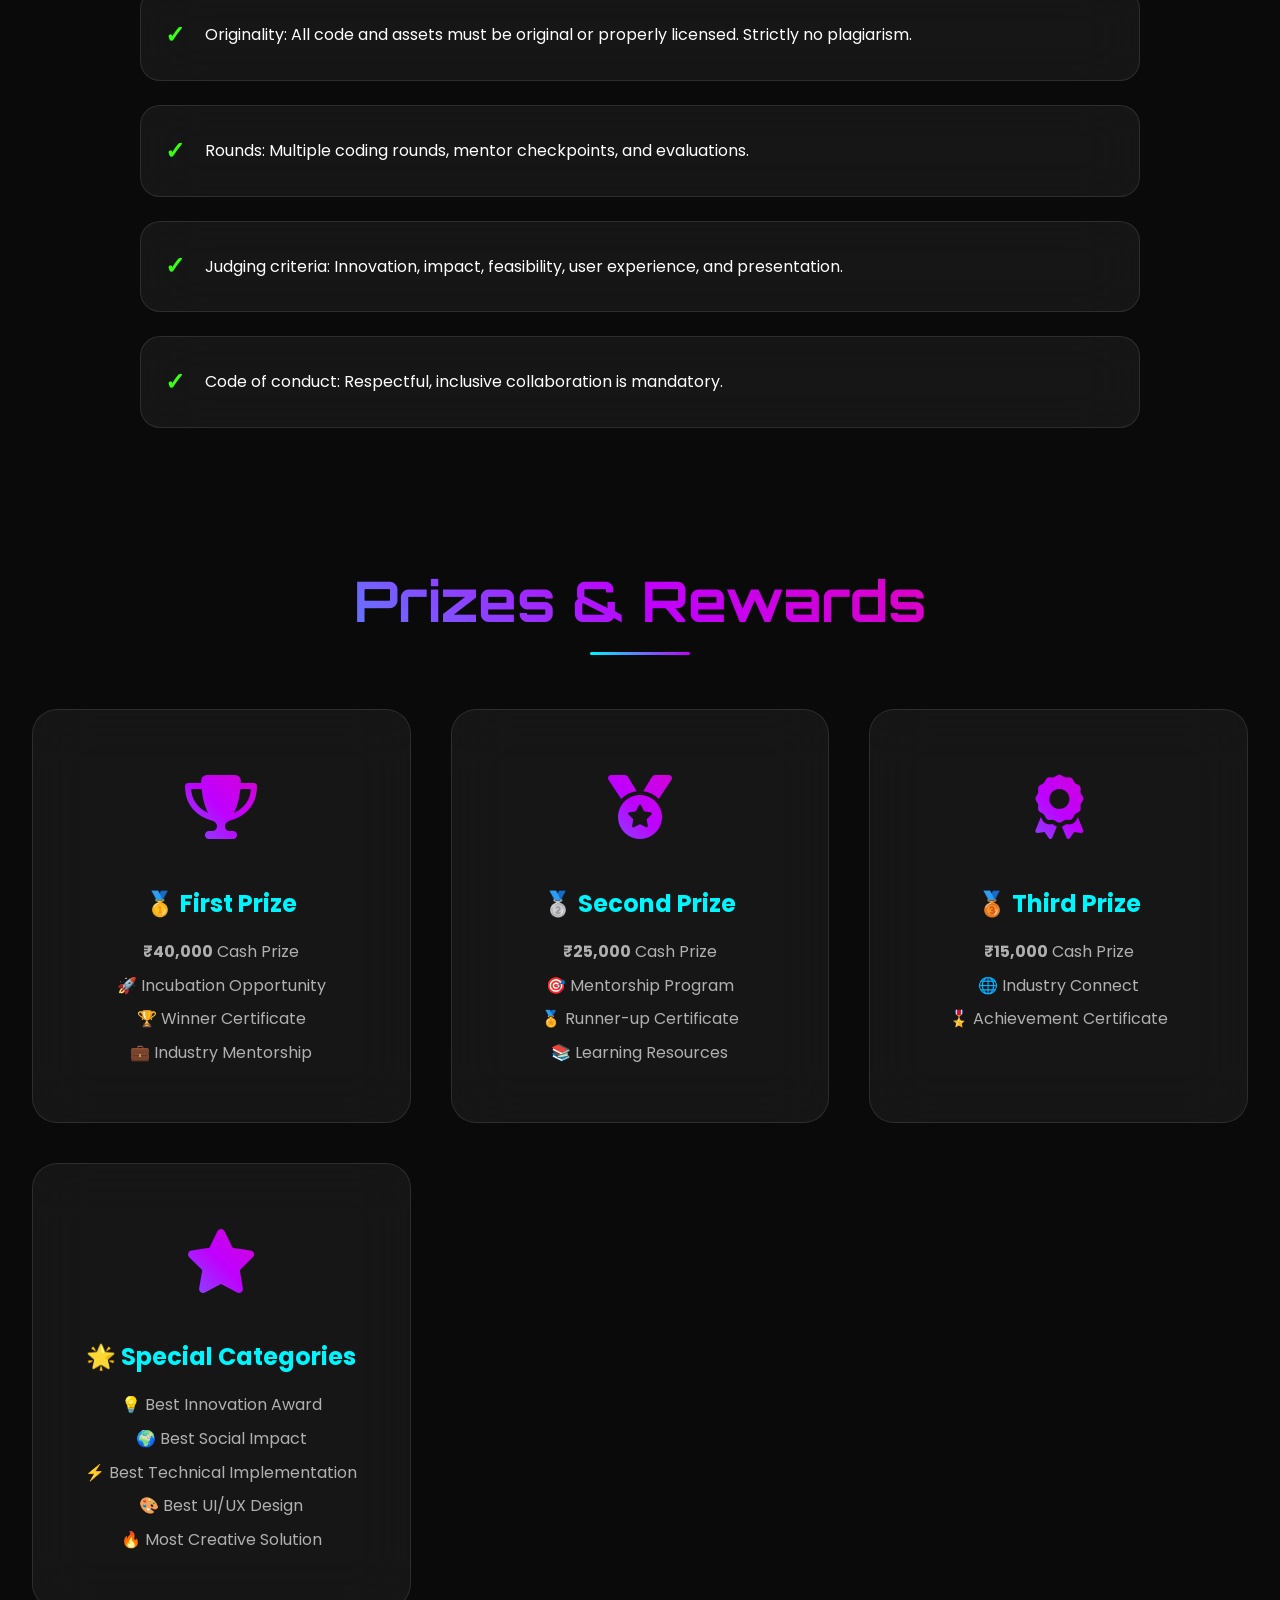
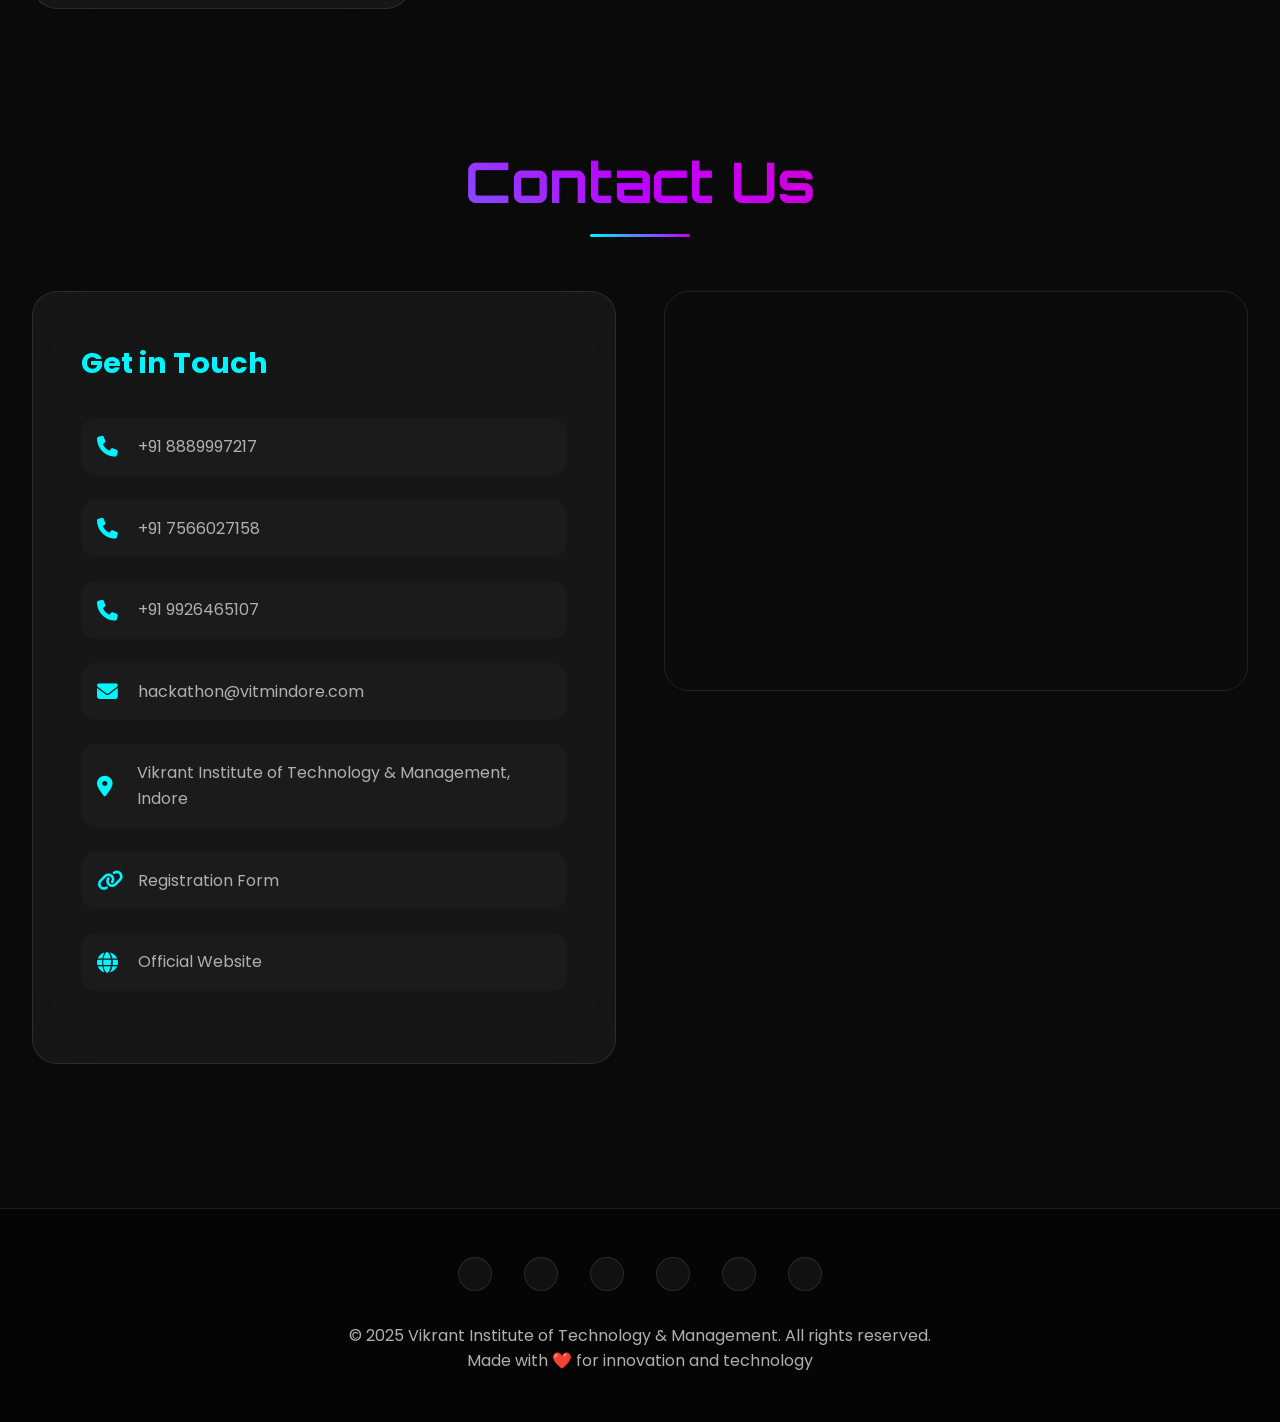
==== commit c9c8b4d8: "Update demo.html" ====
--- a/demo.html
+++ b/demo.html
@@ -1,922 +1,960 @@
 <!DOCTYPE html>
 <html lang="en">
+
 <head>
     <meta charset="UTF-8">
     <meta name="viewport" content="width=device-width, initial-scale=1.0">
     <title>INNOVIK 6.0 – INTERNATIONAL HACKATHON 2026
-Central India's First International Hackathon
- | Vikrant Institute of Technology & Management</title>
-    <link href="https://fonts.googleapis.com/css2?family=Poppins:wght@100;200;300;400;500;600;700;800;900&family=Orbitron:wght@400;700;900&display=swap" rel="stylesheet">
+        Central India's First International Hackathon
+        | Vikrant Institute of Technology & Management</title>
+    <link
+        href="https://fonts.googleapis.com/css2?family=Poppins:wght@100;200;300;400;500;600;700;800;900&family=Orbitron:wght@400;700;900&display=swap"
+        rel="stylesheet">
     <link rel="stylesheet" href="https://cdnjs.cloudflare.com/ajax/libs/font-awesome/6.4.0/css/all.min.css">
-   
+
     <link rel="stylesheet" href="styles.css">
 </head>
- <!-- Loading Screen -->
-    <div class="loading-screen" id="loadingScreen">
-        <div class="loader"></div>
+<!-- Loading Screen -->
+<div class="loading-screen" id="loadingScreen">
+    <div class="loader"></div>
+</div>
+
+<!-- Scroll Progress Bar -->
+<div class="scroll-progress" id="scrollProgress"></div>
+
+<!-- Animated Background -->
+<div class="animated-bg"></div>
+
+<!-- Stars Background -->
+<div class="stars" id="stars"></div>
+
+<!-- Geometric Shapes -->
+<div class="geometric-bg">
+    <div class="shape"></div>
+    <div class="shape"></div>
+    <div class="shape"></div>
+</div>
+
+<!-- Particles -->
+<div class="particles" id="particles"></div>
+
+<!-- Navigation -->
+<nav class="navbar" id="navbar">
+    <div class="nav-container">
+        <div class="logo glitch">INNOVIK 5.0</div>
+        <ul class="nav-menu" id="navMenu">
+            <li><a href="#home" class="nav-link">Home</a></li>
+            <li><a href="#about" class="nav-link">About</a></li>
+            <li><a href="#schedule" class="nav-link">Schedule</a></li>
+            <li><a href="#problems" class="nav-link">Problems</a></li>
+            <li><a href="#rules" class="nav-link">Rules</a></li>
+            <li><a href="#prizes" class="nav-link">Prizes</a></li>
+            <li><a href="#contact" class="nav-link">Contact</a></li>
+        </ul>
+        <div class="hamburger" id="hamburger">
+            <span></span>
+            <span></span>
+            <span></span>
+        </div>
     </div>
-
-    <!-- Scroll Progress Bar -->
-    <div class="scroll-progress" id="scrollProgress"></div>
-
-    <!-- Animated Background -->
-    <div class="animated-bg"></div>
-    
-    <!-- Stars Background -->
-    <div class="stars" id="stars"></div>
-    
-    <!-- Geometric Shapes -->
-    <div class="geometric-bg">
-        <div class="shape"></div>
-        <div class="shape"></div>
-        <div class="shape"></div>
+</nav>
+
+<!-- Hero Section -->
+<section id="home" class="hero">
+    <div class="hero-content">
+        <!-- <div class="hero-badge fade-in">🚀 Registration Open Now</div> -->
+        <!-- <img src="https://i.ibb.co/3YdkRd2j/9a16bdc968115f58668f35dd4bf26158.jpg" width="50%"/> -->
+        <h1 class="fade-in">INNOVIK 6.0 – INTERNATIONAL HACKATHON 2026
+            Central India's First International Hackathon
+        </h1>
+        <p class="tagline fade-in">CODE • CREATE • CONQUER</p>
+        <p class="subtitle fade-in">Vikrant Institute of Technology & Management, Indore</p>
+        <p class="date fade-in">4th - 5th October 2025</p>
+
+        <!-- Countdown Timer -->
+        <div class="countdown-container fade-in">
+            <div class="countdown-item">
+                <span class="countdown-number" id="days">00</span>
+                <span class="countdown-label">Days</span>
+            </div>
+            <div class="countdown-item">
+                <span class="countdown-number" id="hours">00</span>
+                <span class="countdown-label">Hours</span>
+            </div>
+            <div class="countdown-item">
+                <span class="countdown-number" id="minutes">00</span>
+                <span class="countdown-label">Minutes</span>
+            </div>
+            <div class="countdown-item">
+                <span class="countdown-number" id="seconds">00</span>
+                <span class="countdown-label">Seconds</span>
+            </div>
+        </div>
+
+        <div class="cta-buttons">
+            <a href="https://forms.gle/4t3kMc6BMwiX9joW6" target="_blank" class="btn btn-primary magnetic">Register
+                Now</a>
+            <a href="#about" class="btn btn-secondary magnetic">Learn More</a>
+        </div>
     </div>
-
-    <!-- Particles -->
-    <div class="particles" id="particles"></div>
-
-    <!-- Navigation -->
-    <nav class="navbar" id="navbar">
-        <div class="nav-container">
-            <div class="logo glitch">INNOVIK 5.0</div>
-            <ul class="nav-menu" id="navMenu">
-                <li><a href="#home" class="nav-link">Home</a></li>
-                <li><a href="#about" class="nav-link">About</a></li>
-                <li><a href="#schedule" class="nav-link">Schedule</a></li>
-                <li><a href="#problems" class="nav-link">Problems</a></li>
-                <li><a href="#rules" class="nav-link">Rules</a></li>
-                <li><a href="#prizes" class="nav-link">Prizes</a></li>
-                <li><a href="#contact" class="nav-link">Contact</a></li>
-            </ul>
-            <div class="hamburger" id="hamburger">
-                <span></span>
-                <span></span>
-                <span></span>
-            </div>
-        </div>
-    </nav>
-
-    <!-- Hero Section -->
-    <section id="home" class="hero">
-        <div class="hero-content">
-          <!-- <div class="hero-badge fade-in">🚀 Registration Open Now</div> -->
-            <!-- <img src="https://i.ibb.co/3YdkRd2j/9a16bdc968115f58668f35dd4bf26158.jpg" width="50%"/> -->
-            <h1 class="fade-in">INNOVIK 6.0 – INTERNATIONAL HACKATHON 2026
-Central India's First International Hackathon
-</h1>
-            <p class="tagline fade-in">CODE • CREATE • CONQUER</p>
-            <p class="subtitle fade-in">Vikrant Institute of Technology & Management, Indore</p>
-            <p class="date fade-in">4th - 5th October 2025</p>
-            
-            <!-- Countdown Timer -->
-            <div class="countdown-container fade-in">
-                <div class="countdown-item">
-                    <span class="countdown-number" id="days">00</span>
-                    <span class="countdown-label">Days</span>
-                </div>
-                <div class="countdown-item">
-                    <span class="countdown-number" id="hours">00</span>
-                    <span class="countdown-label">Hours</span>
-                </div>
-                <div class="countdown-item">
-                    <span class="countdown-number" id="minutes">00</span>
-                    <span class="countdown-label">Minutes</span>
-                </div>
-                <div class="countdown-item">
-                    <span class="countdown-number" id="seconds">00</span>
-                    <span class="countdown-label">Seconds</span>
-                </div>
-            </div>
-
-            <div class="cta-buttons">
-                <a href="https://forms.gle/4t3kMc6BMwiX9joW6" target="_blank" class="btn btn-primary magnetic">Register Now</a>
-                <a href="#about" class="btn btn-secondary magnetic">Learn More</a>
-            </div>
-        </div>
-    </section>
-
-    <!-- About Section -->
-    <section id="about" class="g fade-in">
-        <h2 class="section-title">INNOVIK 6.0 – INTERNATIONAL HACKATHON 2026
-</h2>
-        <div class="about-content">
-            <p>Welcome to INNOVIK 6.0 – INTERNATIONAL HACKATHON 2026
-Central India's First International Hackathon
-, where innovation meets technology! Join us for an extraordinary 36-hour coding marathon that brings together the brightest minds to solve real-world challenges through cutting-edge technology solutions.</p>
-            
-            <p>This premier hackathon focuses on three critical themes: <strong>Healthcare Innovation</strong>, <strong>Sustainable Technology</strong>, and <strong>Cybersecurity Solutions</strong>. Participants will have the opportunity to work on 12 carefully curated problem statements that address pressing societal needs.</p>
-        </div>
-
-        <div class="about-stats">
-            <div class="stat-card glass-card tilt">
-                <span class="stat-number">100+</span>
-                <span class="stat-label">Participants</span>
-            </div>
-            <!-- <div class="stat-card glass-card tilt">
+</section>
+
+<!-- About Section -->
+<section id="about" class="g fade-in">
+    <h2 class="section-title">INNOVIK 6.0 – INTERNATIONAL HACKATHON 2026
+    </h2>
+    <div class="about-content">
+        <p>Welcome to INNOVIK 6.0 – INTERNATIONAL HACKATHON 2026
+            Central India's First International Hackathon
+            , where innovation meets technology! Join us for an extraordinary 36-hour coding marathon that brings
+            together the brightest minds to solve real-world challenges through cutting-edge technology solutions.</p>
+
+        <p>This premier hackathon focuses on three critical themes: <strong>Healthcare Innovation</strong>,
+            <strong>Sustainable Technology</strong>, and <strong>Cybersecurity Solutions</strong>. Participants will
+            have the opportunity to work on 12 carefully curated problem statements that address pressing societal
+            needs.</p>
+    </div>
+
+    <div class="about-stats">
+        <div class="stat-card glass-card tilt">
+            <span class="stat-number">100+</span>
+            <span class="stat-label">Participants</span>
+        </div>
+        <!-- <div class="stat-card glass-card tilt">
                 <span class="stat-number">₹100000+</span>
                 <span class="stat-label">Prize Pool</span>
             </div> -->
-            <div class="stat-card glass-card tilt">
-                <span class="stat-number">24</span>
-                <span class="stat-label">Hours</span>
-            </div>
-            <div class="stat-card glass-card tilt">
-                <span class="stat-number">12</span>
-                <span class="stat-label">Problem Statements</span>
-            </div>
-        </div>
-    </section>
-
-    <!-- Schedule Section -->
-    <section id="schedule" class="section fade-in">
-        <h2 class="section-title">Program Flow</h2>
-        <div class="timeline">
-            <div class="timeline-item">
-                <div class="timeline-content">
-                    <h1>Day 1</h1>
-                    <h3> Reporting Time & Registration</h3>
-                    <!-- <p>Welcome participants</p> -->
-                    <small>9:30 AM</small>
-                </div>
-            </div>
-            <div class="timeline-item">
-                <div class="timeline-content">
-                    <h3>Inauguration Ceremony</h3>
-                    <small>10:00 - 11:00 AM </small>
-                </div>
-            </div>
-            <div class="timeline-item">
-                <div class="timeline-content">
-                    <h3>Coding Begins</h3>
-                    <!-- <p>Hackathon Official Start</p> -->
-                    <small>11:30 AM</small>
-                </div>
-            </div>
-            <div class="timeline-item">
-                <div class="timeline-content">
-                    <h3>Mentor Sessions</h3>
-                    <small>12:00 - 1:00 PM</small>
-                </div>
-            </div>
-            <div class="timeline-item">
-                <div class="timeline-content">
-                    <h3>Lunch Break</h3>
-                    <small>1:00 - 2:00 PM</small>
-                </div>
-            </div>
-            <div class="timeline-item">
-                <div class="timeline-content">
-                    <h3>Start Coding</h3>
-                    <small>2:00 PM</small>
-                </div>
-            </div>
-            <div class="timeline-item">
-                <div class="timeline-content">
-                    <h3>Tea & Snacks</h3>
-                    <small>4:30 - 5:00 PM</small>
-                </div>
-            </div>
-            <div class="timeline-item">
-                <div class="timeline-content">
-                    <h3>First Round Of Evaluation</h3>
-                    <small>5:00 - 7:30 PM</small>
-                </div>
-            </div>
-            <div class="timeline-item">
-                <div class="timeline-content">
-                    <h3>Dinner</h3>
-                    <!-- <p>Canteen</p> -->
-                    <small>7:30 - 8:30 PM</small>
-                </div>
-            </div>
-            <div class="timeline-item">
-                <div class="timeline-content">
-                    <h3>Onwards Coding</h3>
-                    <!-- <p>Over Night Coding</p> -->
-                    <small>8:30 PM</small>
-                </div>
-            </div>
-            <div class="timeline-item">
-                <div class="timeline-content">
-                    <h3>Mid-Night-Energy-Boost</h3>
-                    <!-- <p>(Tea / Coffee / Drinks / Juice) </p> -->
-                    <small>11:00 PM</small>
-                </div>
-            </div>
-            <div class="timeline-item">
-                <div class="timeline-content">
-                    <h1>Day 2</h1>
-                    <h3>Second Mentor Session</h3>
-                    <!-- <p>5 - 7 Min per team</p> -->
-                    <small>12:00 - 12:30 AM</small>
-                </div>
-            </div>
-            <div class="timeline-item">
-                <div class="timeline-content">
-                    <h3>Recreational Activity</h3>
-                    <!-- <p>Music / Dance / Team Activity</p> -->
-                    <small>1:00 - 2:00 AM</small>
-                </div>
-            </div>
-            <div class="timeline-item">
-                <div class="timeline-content">
-                    <h3>Over Night Coding Continues</h3>
-                    <!-- <p>Snacks / Biscuit Served at 3:00 AM </p> -->
-                    <small>2:00 - 6:00 AM</small>
-                </div>
-            </div>
-            <div class="timeline-item">
-                <div class="timeline-content">
-                    <h3>Breakfast</h3>
-                    <small>6:30 - 7:30 AM</small>
-                </div>
-            </div>
-            <div class="timeline-item">
-                <div class="timeline-content">
-                    <h3>Final Round Of Evaluation</h3>
-                    <!-- <p>Presentation + Q&A , Judge by panel</p> -->
-                    <small>11:30 - 12:30 PM</small>
-                </div>
-            </div>
-            <div class="timeline-item">
-                <div class="timeline-content">
-                    <h3>Lunch Time</h3>
-                    <small>12:30 - 1:30 PM</small>
-                </div>
-            </div>
-            <div class="timeline-item">
-                <div class="timeline-content">
-                    <h3>Valedictort & Prize Distribution Ceremony</h3>                
-                    <small>1:30 - 2:30 PM</small>
-                </div>
-            </div>
-        </div>
-    </section>
-
-    <!-- Problem Statements Section -->
-    <section id="problems" class="section fade-in">
-        <h2 class="section-title">Problem Statements </h2>
-        <div class="problems-grid">
-            <div class="problem-card tilt" onclick="toggleProblem(this)">
-                <div class="problem-header">
-                    <div>
-                        <div class="problem-number">01</div>
-                        <div class="problem-title">AI-Powered Health Diagnostics</div>
-                    </div>
-                    <i class="fas fa-chevron-down expand-icon"></i>
-                </div>
-                <div class="problem-category">Software (AI/ML, Computer Vision)</div>
-                <div class="problem-theme">Theme: Healthcare Innovation</div>
-                <div class="problem-description">
-                    Develop an AI-powered diagnostic tool that can analyze medical images (X-rays, CT scans, MRIs) to detect diseases like pneumonia, fractures, or tumors. The solution should provide accurate results with confidence scores and be accessible to healthcare professionals in remote areas with limited specialist availability.
-                </div>
-            </div>
-
-            <div class="problem-card tilt" onclick="toggleProblem(this)">
-                <div class="problem-header">
-                    <div>
-                        <div class="problem-number">02</div>
-                        <div class="problem-title">Smart Medication Management</div>
-                    </div>
-                    <i class="fas fa-chevron-down expand-icon"></i>
-                </div>
-                <div class="problem-category">Hardware + Software (IoT, Mobile App)</div>
-                <div class="problem-theme">Theme: Healthcare Innovation</div>
-                <div class="problem-description">
-                    Create a comprehensive medication management system that includes smart pill dispensers, mobile app reminders, dosage tracking, and integration with healthcare providers. The system should help elderly patients and those with chronic conditions maintain proper medication schedules and prevent adverse drug interactions.
-                </div>
-            </div>
-
-            <div class="problem-card tilt" onclick="toggleProblem(this)">
-                <div class="problem-header">
-                    <div>
-                        <div class="problem-number">03</div>
-                        <div class="problem-title">Telemedicine Platform for Rural Areas</div>
-                    </div>
-                    <i class="fas fa-chevron-down expand-icon"></i>
-                </div>
-                <div class="problem-category">Software (Web/Mobile Platform)</div>
-                <div class="problem-theme">Theme: Healthcare Innovation</div>
-                <div class="problem-description">
-                    Design a comprehensive telemedicine platform that works efficiently on low-bandwidth connections, supports multiple regional languages, includes basic diagnostic tools, and enables secure communication between patients in rural areas and healthcare professionals in urban centers.
-                </div>
-            </div>
-
-            <div class="problem-card tilt" onclick="toggleProblem(this)">
-                <div class="problem-header">
-                    <div>
-                        <div class="problem-number">04</div>
-                        <div class="problem-title">Mental Health Support System</div>
-                    </div>
-                    <i class="fas fa-chevron-down expand-icon"></i>
-                </div>
-                <div class="problem-category">Software (AI Chatbot, Mobile App)</div>
-                <div class="problem-theme">Theme: Healthcare Innovation</div>
-                <div class="problem-description">
-                    Develop an AI-powered mental health support platform that provides 24/7 emotional support, mood tracking, personalized therapy recommendations, crisis intervention, and connects users with professional counselors when needed. The system should maintain strict privacy and confidentiality standards.
-                </div>
-            </div>
-
-            <div class="problem-card tilt" onclick="toggleProblem(this)">
-                <div class="problem-header">
-                    <div>
-                        <div class="problem-number">05</div>
-                        <div class="problem-title">Smart Energy Grid Management</div>
-                    </div>
-                    <i class="fas fa-chevron-down expand-icon"></i>
-                </div>
-                <div class="problem-category">Hardware + Software (IoT, AI, Blockchain)</div>
-                <div class="problem-theme">Theme: Sustainable Technology</div>
-                <div class="problem-description">
-                    Create an intelligent energy grid management system that optimizes renewable energy distribution, predicts energy demand, manages load balancing, and enables peer-to-peer energy trading between households with solar panels or other renewable energy sources.
-                </div>
-            </div>
-
-            <div class="problem-card tilt" onclick="toggleProblem(this)">
-                <div class="problem-header">
-                    <div>
-                        <div class="problem-number">06</div>
-                        <div class="problem-title">Waste Management Optimization</div>
-                    </div>
-                    <i class="fas fa-chevron-down expand-icon"></i>
-                </div>
-                <div class="problem-category">Hardware + Software (IoT, Route Optimization)</div>
-                <div class="problem-theme">Theme: Sustainable Technology</div>
-                <div class="problem-description">
-                    Develop a smart waste management system that uses IoT sensors to monitor bin fill levels, optimizes collection routes, categorizes waste types, tracks recycling rates, and provides analytics to municipal authorities for better resource allocation and environmental impact reduction.
-                </div>
-            </div>
-
-            <div class="problem-card tilt" onclick="toggleProblem(this)">
-                <div class="problem-header">
-                    <div>
-                        <div class="problem-number">07</div>
-                        <div class="problem-title">Carbon Footprint Tracker</div>
-                    </div>
-                    <i class="fas fa-chevron-down expand-icon"></i>
-                </div>
-                <div class="problem-category">Software (Mobile App, Data Analytics)</div>
-                <div class="problem-theme">Theme: Sustainable Technology</div>
-                <div class="problem-description">
-                    Build a comprehensive carbon footprint tracking application that monitors individual and organizational carbon emissions from transportation, energy usage, food consumption, and lifestyle choices. Include gamification elements, reduction suggestions, and carbon offset marketplace integration.
-                </div>
-            </div>
-
-            <div class="problem-card tilt" onclick="toggleProblem(this)">
-                <div class="problem-header">
-                    <div>
-                        <div class="problem-number">08</div>
-                        <div class="problem-title">Smart Agriculture System</div>
-                    </div>
-                    <i class="fas fa-chevron-down expand-icon"></i>
-                </div>
-                <div class="problem-category">Hardware + Software (IoT, AI, Drones)</div>
-                <div class="problem-theme">Theme: Sustainable Technology</div>
-                <div class="problem-description">
-                    Create an intelligent farming system that uses IoT sensors, drones, and AI to monitor soil conditions, weather patterns, crop health, and automate irrigation. The system should optimize water usage, predict harvest times, and provide actionable insights to farmers for sustainable agriculture practices.
-                </div>
-            </div>
-
-            <div class="problem-card tilt" onclick="toggleProblem(this)">
-                <div class="problem-header">
-                    <div>
-                        <div class="problem-number">09</div>
-                        <div class="problem-title">Advanced Threat Detection System</div>
-                    </div>
-                    <i class="fas fa-chevron-down expand-icon"></i>
-                </div>
-                <div class="problem-category">Software (AI/ML, Network Security)</div>
-                <div class="problem-theme">Theme: Cybersecurity Solutions</div>
-                <div class="problem-description">
-                    Develop an AI-powered cybersecurity system that can detect and prevent advanced persistent threats, zero-day attacks, and insider threats in real-time. The system should use machine learning to adapt to new attack patterns and provide automated incident response capabilities.
-                </div>
-            </div>
-
-            <div class="problem-card tilt" onclick="toggleProblem(this)">
-                <div class="problem-header">
-                    <div>
-                        <div class="problem-number">10</div>
-                        <div class="problem-title">Secure Digital Payments</div>
-                    </div>
-                    <i class="fas fa-chevron-down expand-icon"></i>
-                </div>
-                <div class="problem-category">Software (FinTech, Blockchain, Mobile)</div>
-                <div class="problem-theme">Theme: Cybersecurity Solutions</div>
-                <div class="problem-description">
-                    Build a secure digital payment platform with advanced fraud detection, multi-factor authentication, and blockchain-based transaction verification. The system should be user-friendly for rural populations while maintaining bank-level security standards and supporting offline transactions.
-                </div>
-            </div>
-
-            <div class="problem-card tilt" onclick="toggleProblem(this)">
-                <div class="problem-header">
-                    <div>
-                        <div class="problem-number">11</div>
-                        <div class="problem-title">Student Cyber Safety Platform</div>
-                    </div>
-                    <i class="fas fa-chevron-down expand-icon"></i>
-                </div>
-                <div class="problem-category">Software (Web/Mobile, AI Monitoring)</div>
-                <div class="problem-theme">Theme: Cybersecurity Solutions</div>
-                <div class="problem-description">
-                    Create a comprehensive cyber safety platform for students that includes cyberbullying detection, safe browsing tools, digital literacy education, parental controls, anonymous reporting systems, and AI-powered content filtering to protect young users from online threats.
-                </div>
-            </div>
-
-            <div class="problem-card tilt" onclick="toggleProblem(this)">
-                <div class="problem-header">
-                    <div>
-                        <div class="problem-number">12</div>
-                        <div class="problem-title">Next-Gen Authentication System</div>
-                    </div>
-                    <i class="fas fa-chevron-down expand-icon"></i>
-                </div>
-                <div class="problem-category">Hardware + Software (Biometrics, Blockchain)</div>
-                <div class="problem-theme">Theme: Cybersecurity Solutions</div>
-                <div class="problem-description">
-                    Design a revolutionary authentication system that combines multiple biometric factors, behavioral analysis, and blockchain-based identity verification. The system should be passwordless, highly secure, privacy-preserving, and accessible across various devices and platforms.
-                </div>
-            </div>
-        </div>
-    </section>
-
-    <!-- Rules Section -->
-    <section id="rules" class="section fade-in">
-        <h2 class="section-title">Rules & Guidelines</h2>
-        <div class="rules-container">
-            <ul class="rules-list">
-                <li>Team size: Up to 4 members; at least 1 female member is compulsory..</li>
-                <li>Eligibility: Open to students, developers, and innovators across India.</li>
-                <li>Originality: All code and assets must be original or properly licensed. Strictly no plagiarism.</li>
-                <li>Rounds: Multiple coding rounds, mentor checkpoints, and evaluations.</li>
-                <li>Judging criteria: Innovation, impact, feasibility, user experience, and presentation.</li>
-                <li>Code of conduct: Respectful, inclusive collaboration is mandatory.</li>
-            </ul>
-        </div>
-    </section>
-
-    <!-- Prizes Section -->
-    <section id="prizes" class="section fade-in">
-        <h2 class="section-title">Prizes & Rewards</h2>
-        <div class="prizes-grid">
-            <div class="prize-card tilt">
-                <div class="prize-icon">
-                    <i class="fas fa-trophy"></i>
-                </div>
-                <h3>🥇 First Prize</h3>
-                <p><strong>₹40,000</strong> Cash Prize</p>
-                <p>🚀 Incubation Opportunity</p>
-                <p>🏆 Winner Certificate</p>
-                <p>💼 Industry Mentorship</p>
-                <!-- <p>📱 Latest Tech Gadgets</p> -->
-            </div>
-            
-            <div class="prize-card tilt">
-                <div class="prize-icon">
-                    <i class="fas fa-medal"></i>
-                </div>
-                <h3>🥈 Second Prize</h3>
-                <p><strong>₹25,000</strong> Cash Prize</p>
-                <p>🎯 Mentorship Program</p>
-                <p>🏅 Runner-up Certificate</p>
-                <!-- <p>💻 Premium Software Licenses</p> -->
-                <p>📚 Learning Resources</p>
-            </div>
-            
-            <div class="prize-card tilt">
-                <div class="prize-icon">
-                    <i class="fas fa-award"></i>
-                </div>
-                <h3>🥉 Third Prize</h3>
-                <p><strong>₹15,000</strong> Cash Prize</p>
-                <p>🌐 Industry Connect</p>
-                <p>🎖️ Achievement Certificate</p>
-                <!-- <p>🎧 Tech Accessories</p> -->
-                <!-- <p>📖 Course Vouchers</p> -->
-            </div>
-            
-            <div class="prize-card tilt">
-                <div class="prize-icon">
-                    <i class="fas fa-star"></i>
-                </div>
-                <h3>🌟 Special Categories</h3>
-                <p>💡 Best Innovation Award</p>
-                <p>🌍 Best Social Impact</p>
-                <p>⚡ Best Technical Implementation</p>
-                <p>🎨 Best UI/UX Design</p>
-                <p>🔥 Most Creative Solution</p>
-            </div>
-            
-        </div>
-    </section>
-
-    <!-- Contact Section -->
-    <section id="contact" class="section fade-in">
-        <h2 class="section-title">Contact Us</h2>
-        <div class="contact-grid">
-            <div class="contact-info">
-                <h3>Get in Touch</h3>
-                <div class="contact-item">
-                    <i class="fas fa-phone"></i>
-                    <span>+91 8889997217</span>
-                </div>
-                <div class="contact-item">
-                    <i class="fas fa-phone"></i>
-                    <span>+91 7566027158</span>
-                </div>
-                <div class="contact-item">
-                    <i class="fas fa-phone"></i>
-                    <span>+91 9926465107</span>
-                </div>
-                <div class="contact-item">
-                    <i class="fas fa-envelope"></i>
-                    <span>hackathon@vitmindore.com</span>
-                </div>
-                <div class="contact-item">
-                    <i class="fas fa-map-marker-alt"></i>
-                    <span>Vikrant Institute of Technology & Management, Indore</span>
-                </div>
-                <div class="contact-item">
-                    <i class="fas fa-link"></i>
-                    <a href="https://forms.gle/4t3kMc6BMwiX9joW6" target="_blank">Registration Form</a>
-                </div>
-                <div class="contact-item">
-                    <i class="fas fa-globe"></i>
-                    <a href="https://www.vitm.edu.in/" target="_blank">Official Website</a>
-                </div>
-            </div>
-            <div class="map-container">
-                <iframe src="https://www.google.com/maps/embed?pb=!1m18!1m12!1m3!1d2873.3224276083506!2d75.79123007398529!3d22.579376532724446!2m3!1f0!2f0!3f0!3m2!1i1024!2i768!4f13.1!3m3!1m2!1s0x3962f992ea8f8d8b%3A0x88c25aa95f76da8f!2sVikrant%20Group%20of%20Institutions-VITM!5e1!3m2!1sen!2sin!4v1757532246224!5m2!1sen!2sin" width="600" height="450" style="border:0;" allowfullscreen="" loading="lazy" referrerpolicy="no-referrer-when-downgrade"></iframe>
-            </div>
-        </div>
-    </section>
-
-    <!-- Footer -->
-    <footer class="footer">
-        <div class="social-links">
-            <a href="#" target="_blank" class="magnetic"><i class="fab fa-linkedin"></i></a>
-            <a href="#" target="_blank" class="magnetic"><i class="fab fa-instagram"></i></a>
-            <a href="#" target="_blank" class="magnetic"><i class="fab fa-twitter"></i></a>
-            <a href="#" target="_blank" class="magnetic"><i class="fab fa-youtube"></i></a>
-            <a href="#" target="_blank" class="magnetic"><i class="fab fa-github"></i></a>
-            <a href="#" target="_blank" class="magnetic"><i class="fab fa-discord"></i></a>
-        </div>
-        <p>© 2025 Vikrant Institute of Technology & Management. All rights reserved.</p>
-        <p>Made with ❤️ for innovation and technology</p>
-    </footer>
-
-    <!-- Floating Action Button -->
-    <button class="fab" id="scrollToTop" onclick="scrollToTop()">
-        <i class="fas fa-arrow-up"></i>
-    </button>
-
-    <script>
-        // Advanced JavaScript for Premium Interactions
-
-        // Loading Screen
-        window.addEventListener('load', () => {
-            setTimeout(() => {
-                document.getElementById('loadingScreen').classList.add('hidden');
-                initializeAnimations();
-            }, 1500);
+        <div class="stat-card glass-card tilt">
+            <span class="stat-number">24</span>
+            <span class="stat-label">Hours</span>
+        </div>
+        <div class="stat-card glass-card tilt">
+            <span class="stat-number">12</span>
+            <span class="stat-label">Problem Statements</span>
+        </div>
+    </div>
+</section>
+
+<!-- Schedule Section -->
+<section id="schedule" class="section fade-in">
+    <h2 class="section-title">Program Flow</h2>
+    <div class="timeline">
+        <div class="timeline-item">
+            <div class="timeline-content">
+                <h1>Day 1</h1>
+                <h3> Reporting Time & Registration</h3>
+                <!-- <p>Welcome participants</p> -->
+                <small>9:30 AM</small>
+            </div>
+        </div>
+        <div class="timeline-item">
+            <div class="timeline-content">
+                <h3>Inauguration Ceremony</h3>
+                <small>10:00 - 11:00 AM </small>
+            </div>
+        </div>
+        <div class="timeline-item">
+            <div class="timeline-content">
+                <h3>Coding Begins</h3>
+                <!-- <p>Hackathon Official Start</p> -->
+                <small>11:30 AM</small>
+            </div>
+        </div>
+        <div class="timeline-item">
+            <div class="timeline-content">
+                <h3>Mentor Sessions</h3>
+                <small>12:00 - 1:00 PM</small>
+            </div>
+        </div>
+        <div class="timeline-item">
+            <div class="timeline-content">
+                <h3>Lunch Break</h3>
+                <small>1:00 - 2:00 PM</small>
+            </div>
+        </div>
+        <div class="timeline-item">
+            <div class="timeline-content">
+                <h3>Start Coding</h3>
+                <small>2:00 PM</small>
+            </div>
+        </div>
+        <div class="timeline-item">
+            <div class="timeline-content">
+                <h3>Tea & Snacks</h3>
+                <small>4:30 - 5:00 PM</small>
+            </div>
+        </div>
+        <div class="timeline-item">
+            <div class="timeline-content">
+                <h3>First Round Of Evaluation</h3>
+                <small>5:00 - 7:30 PM</small>
+            </div>
+        </div>
+        <div class="timeline-item">
+            <div class="timeline-content">
+                <h3>Dinner</h3>
+                <!-- <p>Canteen</p> -->
+                <small>7:30 - 8:30 PM</small>
+            </div>
+        </div>
+        <div class="timeline-item">
+            <div class="timeline-content">
+                <h3>Onwards Coding</h3>
+                <!-- <p>Over Night Coding</p> -->
+                <small>8:30 PM</small>
+            </div>
+        </div>
+        <div class="timeline-item">
+            <div class="timeline-content">
+                <h3>Mid-Night-Energy-Boost</h3>
+                <!-- <p>(Tea / Coffee / Drinks / Juice) </p> -->
+                <small>11:00 PM</small>
+            </div>
+        </div>
+        <div class="timeline-item">
+            <div class="timeline-content">
+                <h1>Day 2</h1>
+                <h3>Second Mentor Session</h3>
+                <!-- <p>5 - 7 Min per team</p> -->
+                <small>12:00 - 12:30 AM</small>
+            </div>
+        </div>
+        <div class="timeline-item">
+            <div class="timeline-content">
+                <h3>Recreational Activity</h3>
+                <!-- <p>Music / Dance / Team Activity</p> -->
+                <small>1:00 - 2:00 AM</small>
+            </div>
+        </div>
+        <div class="timeline-item">
+            <div class="timeline-content">
+                <h3>Over Night Coding Continues</h3>
+                <!-- <p>Snacks / Biscuit Served at 3:00 AM </p> -->
+                <small>2:00 - 6:00 AM</small>
+            </div>
+        </div>
+        <div class="timeline-item">
+            <div class="timeline-content">
+                <h3>Breakfast</h3>
+                <small>6:30 - 7:30 AM</small>
+            </div>
+        </div>
+        <div class="timeline-item">
+            <div class="timeline-content">
+                <h3>Final Round Of Evaluation</h3>
+                <!-- <p>Presentation + Q&A , Judge by panel</p> -->
+                <small>11:30 - 12:30 PM</small>
+            </div>
+        </div>
+        <div class="timeline-item">
+            <div class="timeline-content">
+                <h3>Lunch Time</h3>
+                <small>12:30 - 1:30 PM</small>
+            </div>
+        </div>
+        <div class="timeline-item">
+            <div class="timeline-content">
+                <h3>Valedictort & Prize Distribution Ceremony</h3>
+                <small>1:30 - 2:30 PM</small>
+            </div>
+        </div>
+    </div>
+</section>
+
+<!-- Problem Statements Section -->
+<section id="problems" class="section fade-in">
+    <h2 class="section-title">Problem Statements </h2>
+    <div class="problems-grid">
+        <div class="problem-card tilt" onclick="toggleProblem(this)">
+            <div class="problem-header">
+                <div>
+                    <div class="problem-number">01</div>
+                    <div class="problem-title">AI-Powered Health Diagnostics</div>
+                </div>
+                <i class="fas fa-chevron-down expand-icon"></i>
+            </div>
+            <div class="problem-category">Software (AI/ML, Computer Vision)</div>
+            <div class="problem-theme">Theme: Healthcare Innovation</div>
+            <div class="problem-description">
+                Develop an AI-powered diagnostic tool that can analyze medical images (X-rays, CT scans, MRIs) to detect
+                diseases like pneumonia, fractures, or tumors. The solution should provide accurate results with
+                confidence scores and be accessible to healthcare professionals in remote areas with limited specialist
+                availability.
+            </div>
+        </div>
+
+        <div class="problem-card tilt" onclick="toggleProblem(this)">
+            <div class="problem-header">
+                <div>
+                    <div class="problem-number">02</div>
+                    <div class="problem-title">Smart Medication Management</div>
+                </div>
+                <i class="fas fa-chevron-down expand-icon"></i>
+            </div>
+            <div class="problem-category">Hardware + Software (IoT, Mobile App)</div>
+            <div class="problem-theme">Theme: Healthcare Innovation</div>
+            <div class="problem-description">
+                Create a comprehensive medication management system that includes smart pill dispensers, mobile app
+                reminders, dosage tracking, and integration with healthcare providers. The system should help elderly
+                patients and those with chronic conditions maintain proper medication schedules and prevent adverse drug
+                interactions.
+            </div>
+        </div>
+
+        <div class="problem-card tilt" onclick="toggleProblem(this)">
+            <div class="problem-header">
+                <div>
+                    <div class="problem-number">03</div>
+                    <div class="problem-title">Telemedicine Platform for Rural Areas</div>
+                </div>
+                <i class="fas fa-chevron-down expand-icon"></i>
+            </div>
+            <div class="problem-category">Software (Web/Mobile Platform)</div>
+            <div class="problem-theme">Theme: Healthcare Innovation</div>
+            <div class="problem-description">
+                Design a comprehensive telemedicine platform that works efficiently on low-bandwidth connections,
+                supports multiple regional languages, includes basic diagnostic tools, and enables secure communication
+                between patients in rural areas and healthcare professionals in urban centers.
+            </div>
+        </div>
+
+        <div class="problem-card tilt" onclick="toggleProblem(this)">
+            <div class="problem-header">
+                <div>
+                    <div class="problem-number">04</div>
+                    <div class="problem-title">Mental Health Support System</div>
+                </div>
+                <i class="fas fa-chevron-down expand-icon"></i>
+            </div>
+            <div class="problem-category">Software (AI Chatbot, Mobile App)</div>
+            <div class="problem-theme">Theme: Healthcare Innovation</div>
+            <div class="problem-description">
+                Develop an AI-powered mental health support platform that provides 24/7 emotional support, mood
+                tracking, personalized therapy recommendations, crisis intervention, and connects users with
+                professional counselors when needed. The system should maintain strict privacy and confidentiality
+                standards.
+            </div>
+        </div>
+
+        <div class="problem-card tilt" onclick="toggleProblem(this)">
+            <div class="problem-header">
+                <div>
+                    <div class="problem-number">05</div>
+                    <div class="problem-title">Smart Energy Grid Management</div>
+                </div>
+                <i class="fas fa-chevron-down expand-icon"></i>
+            </div>
+            <div class="problem-category">Hardware + Software (IoT, AI, Blockchain)</div>
+            <div class="problem-theme">Theme: Sustainable Technology</div>
+            <div class="problem-description">
+                Create an intelligent energy grid management system that optimizes renewable energy distribution,
+                predicts energy demand, manages load balancing, and enables peer-to-peer energy trading between
+                households with solar panels or other renewable energy sources.
+            </div>
+        </div>
+
+        <div class="problem-card tilt" onclick="toggleProblem(this)">
+            <div class="problem-header">
+                <div>
+                    <div class="problem-number">06</div>
+                    <div class="problem-title">Waste Management Optimization</div>
+                </div>
+                <i class="fas fa-chevron-down expand-icon"></i>
+            </div>
+            <div class="problem-category">Hardware + Software (IoT, Route Optimization)</div>
+            <div class="problem-theme">Theme: Sustainable Technology</div>
+            <div class="problem-description">
+                Develop a smart waste management system that uses IoT sensors to monitor bin fill levels, optimizes
+                collection routes, categorizes waste types, tracks recycling rates, and provides analytics to municipal
+                authorities for better resource allocation and environmental impact reduction.
+            </div>
+        </div>
+
+        <div class="problem-card tilt" onclick="toggleProblem(this)">
+            <div class="problem-header">
+                <div>
+                    <div class="problem-number">07</div>
+                    <div class="problem-title">Carbon Footprint Tracker</div>
+                </div>
+                <i class="fas fa-chevron-down expand-icon"></i>
+            </div>
+            <div class="problem-category">Software (Mobile App, Data Analytics)</div>
+            <div class="problem-theme">Theme: Sustainable Technology</div>
+            <div class="problem-description">
+                Build a comprehensive carbon footprint tracking application that monitors individual and organizational
+                carbon emissions from transportation, energy usage, food consumption, and lifestyle choices. Include
+                gamification elements, reduction suggestions, and carbon offset marketplace integration.
+            </div>
+        </div>
+
+        <div class="problem-card tilt" onclick="toggleProblem(this)">
+            <div class="problem-header">
+                <div>
+                    <div class="problem-number">08</div>
+                    <div class="problem-title">Smart Agriculture System</div>
+                </div>
+                <i class="fas fa-chevron-down expand-icon"></i>
+            </div>
+            <div class="problem-category">Hardware + Software (IoT, AI, Drones)</div>
+            <div class="problem-theme">Theme: Sustainable Technology</div>
+            <div class="problem-description">
+                Create an intelligent farming system that uses IoT sensors, drones, and AI to monitor soil conditions,
+                weather patterns, crop health, and automate irrigation. The system should optimize water usage, predict
+                harvest times, and provide actionable insights to farmers for sustainable agriculture practices.
+            </div>
+        </div>
+
+        <div class="problem-card tilt" onclick="toggleProblem(this)">
+            <div class="problem-header">
+                <div>
+                    <div class="problem-number">09</div>
+                    <div class="problem-title">Advanced Threat Detection System</div>
+                </div>
+                <i class="fas fa-chevron-down expand-icon"></i>
+            </div>
+            <div class="problem-category">Software (AI/ML, Network Security)</div>
+            <div class="problem-theme">Theme: Cybersecurity Solutions</div>
+            <div class="problem-description">
+                Develop an AI-powered cybersecurity system that can detect and prevent advanced persistent threats,
+                zero-day attacks, and insider threats in real-time. The system should use machine learning to adapt to
+                new attack patterns and provide automated incident response capabilities.
+            </div>
+        </div>
+
+        <div class="problem-card tilt" onclick="toggleProblem(this)">
+            <div class="problem-header">
+                <div>
+                    <div class="problem-number">10</div>
+                    <div class="problem-title">Secure Digital Payments</div>
+                </div>
+                <i class="fas fa-chevron-down expand-icon"></i>
+            </div>
+            <div class="problem-category">Software (FinTech, Blockchain, Mobile)</div>
+            <div class="problem-theme">Theme: Cybersecurity Solutions</div>
+            <div class="problem-description">
+                Build a secure digital payment platform with advanced fraud detection, multi-factor authentication, and
+                blockchain-based transaction verification. The system should be user-friendly for rural populations
+                while maintaining bank-level security standards and supporting offline transactions.
+            </div>
+        </div>
+
+        <div class="problem-card tilt" onclick="toggleProblem(this)">
+            <div class="problem-header">
+                <div>
+                    <div class="problem-number">11</div>
+                    <div class="problem-title">Student Cyber Safety Platform</div>
+                </div>
+                <i class="fas fa-chevron-down expand-icon"></i>
+            </div>
+            <div class="problem-category">Software (Web/Mobile, AI Monitoring)</div>
+            <div class="problem-theme">Theme: Cybersecurity Solutions</div>
+            <div class="problem-description">
+                Create a comprehensive cyber safety platform for students that includes cyberbullying detection, safe
+                browsing tools, digital literacy education, parental controls, anonymous reporting systems, and
+                AI-powered content filtering to protect young users from online threats.
+            </div>
+        </div>
+
+        <div class="problem-card tilt" onclick="toggleProblem(this)">
+            <div class="problem-header">
+                <div>
+                    <div class="problem-number">12</div>
+                    <div class="problem-title">Next-Gen Authentication System</div>
+                </div>
+                <i class="fas fa-chevron-down expand-icon"></i>
+            </div>
+            <div class="problem-category">Hardware + Software (Biometrics, Blockchain)</div>
+            <div class="problem-theme">Theme: Cybersecurity Solutions</div>
+            <div class="problem-description">
+                Design a revolutionary authentication system that combines multiple biometric factors, behavioral
+                analysis, and blockchain-based identity verification. The system should be passwordless, highly secure,
+                privacy-preserving, and accessible across various devices and platforms.
+            </div>
+        </div>
+    </div>
+</section>
+
+<!-- Rules Section -->
+<section id="rules" class="section fade-in">
+    <h2 class="section-title">Rules & Guidelines</h2>
+    <div class="rules-container">
+        <ul class="rules-list">
+            <li>Team size: Up to 4 members; at least 1 female member is compulsory..</li>
+            <li>Eligibility: Open to students, developers, and innovators across India.</li>
+            <li>Originality: All code and assets must be original or properly licensed. Strictly no plagiarism.</li>
+            <li>Rounds: Multiple coding rounds, mentor checkpoints, and evaluations.</li>
+            <li>Judging criteria: Innovation, impact, feasibility, user experience, and presentation.</li>
+            <li>Code of conduct: Respectful, inclusive collaboration is mandatory.</li>
+        </ul>
+    </div>
+</section>
+
+<!-- Prizes Section -->
+<section id="prizes" class="section fade-in">
+    <h2 class="section-title">Prizes & Rewards</h2>
+    <div class="prizes-grid">
+        <div class="prize-card tilt">
+            <div class="prize-icon">
+                <i class="fas fa-trophy"></i>
+            </div>
+            <h3>🥇 First Prize</h3>
+            <p><strong>₹40,000</strong> Cash Prize</p>
+            <p>🚀 Incubation Opportunity</p>
+            <p>🏆 Winner Certificate</p>
+            <p>💼 Industry Mentorship</p>
+            <!-- <p>📱 Latest Tech Gadgets</p> -->
+        </div>
+
+        <div class="prize-card tilt">
+            <div class="prize-icon">
+                <i class="fas fa-medal"></i>
+            </div>
+            <h3>🥈 Second Prize</h3>
+            <p><strong>₹25,000</strong> Cash Prize</p>
+            <p>🎯 Mentorship Program</p>
+            <p>🏅 Runner-up Certificate</p>
+            <!-- <p>💻 Premium Software Licenses</p> -->
+            <p>📚 Learning Resources</p>
+        </div>
+
+        <div class="prize-card tilt">
+            <div class="prize-icon">
+                <i class="fas fa-award"></i>
+            </div>
+            <h3>🥉 Third Prize</h3>
+            <p><strong>₹15,000</strong> Cash Prize</p>
+            <p>🌐 Industry Connect</p>
+            <p>🎖️ Achievement Certificate</p>
+            <!-- <p>🎧 Tech Accessories</p> -->
+            <!-- <p>📖 Course Vouchers</p> -->
+        </div>
+
+        <div class="prize-card tilt">
+            <div class="prize-icon">
+                <i class="fas fa-star"></i>
+            </div>
+            <h3>🌟 Special Categories</h3>
+            <p>💡 Best Innovation Award</p>
+            <p>🌍 Best Social Impact</p>
+            <p>⚡ Best Technical Implementation</p>
+            <p>🎨 Best UI/UX Design</p>
+            <p>🔥 Most Creative Solution</p>
+        </div>
+
+    </div>
+</section>
+
+<!-- Contact Section -->
+<section id="contact" class="section fade-in">
+    <h2 class="section-title">Contact Us</h2>
+    <div class="contact-grid">
+        <div class="contact-info">
+            <h3>Get in Touch</h3>
+            <div class="contact-item">
+                <i class="fas fa-phone"></i>
+                <span>+91 8889997217</span>
+            </div>
+            <div class="contact-item">
+                <i class="fas fa-phone"></i>
+                <span>+91 7566027158</span>
+            </div>
+            <div class="contact-item">
+                <i class="fas fa-phone"></i>
+                <span>+91 9926465107</span>
+            </div>
+            <div class="contact-item">
+                <i class="fas fa-envelope"></i>
+                <span>hackathon@vitmindore.com</span>
+            </div>
+            <div class="contact-item">
+                <i class="fas fa-map-marker-alt"></i>
+                <span>Vikrant Institute of Technology & Management, Indore</span>
+            </div>
+            <div class="contact-item">
+                <i class="fas fa-link"></i>
+                <a href="https://forms.gle/4t3kMc6BMwiX9joW6" target="_blank">Registration Form</a>
+            </div>
+            <div class="contact-item">
+                <i class="fas fa-globe"></i>
+                <a href="https://www.vitm.edu.in/" target="_blank">Official Website</a>
+            </div>
+        </div>
+        <div class="map-container">
+            <iframe
+                src="https://www.google.com/maps/embed?pb=!1m18!1m12!1m3!1d2873.3224276083506!2d75.79123007398529!3d22.579376532724446!2m3!1f0!2f0!3f0!3m2!1i1024!2i768!4f13.1!3m3!1m2!1s0x3962f992ea8f8d8b%3A0x88c25aa95f76da8f!2sVikrant%20Group%20of%20Institutions-VITM!5e1!3m2!1sen!2sin!4v1757532246224!5m2!1sen!2sin"
+                width="600" height="450" style="border:0;" allowfullscreen="" loading="lazy"
+                referrerpolicy="no-referrer-when-downgrade"></iframe>
+        </div>
+    </div>
+</section>
+
+<!-- Footer -->
+<footer class="footer">
+    <div class="social-links">
+        <a href="#" target="_blank" class="magnetic"><i class="fab fa-linkedin"></i></a>
+        <a href="#" target="_blank" class="magnetic"><i class="fab fa-instagram"></i></a>
+        <a href="#" target="_blank" class="magnetic"><i class="fab fa-twitter"></i></a>
+        <a href="#" target="_blank" class="magnetic"><i class="fab fa-youtube"></i></a>
+        <a href="#" target="_blank" class="magnetic"><i class="fab fa-github"></i></a>
+        <a href="#" target="_blank" class="magnetic"><i class="fab fa-discord"></i></a>
+    </div>
+    <p>© 2025 Vikrant Institute of Technology & Management. All rights reserved.</p>
+    <p>Made with ❤️ for innovation and technology</p>
+</footer>
+
+<!-- Floating Action Button -->
+<button class="fab" id="scrollToTop" onclick="scrollToTop()">
+    <i class="fas fa-arrow-up"></i>
+</button>
+
+<script>
+    // Advanced JavaScript for Premium Interactions
+
+    // Loading Screen
+    window.addEventListener('load', () => {
+        setTimeout(() => {
+            document.getElementById('loadingScreen').classList.add('hidden');
+            initializeAnimations();
+        }, 1500);
+    });
+
+    // Initialize all animations and effects
+    function initializeAnimations() {
+        createStars();
+        createParticles();
+        initializeScrollAnimations();
+        initializeCountdown();
+        initializeMagneticEffect();
+        initializeTiltEffect();
+    }
+
+    // Create animated stars
+    function createStars() {
+        const starsContainer = document.getElementById('stars');
+        const starCount = 100;
+
+        for (let i = 0; i < starCount; i++) {
+            const star = document.createElement('div');
+            star.className = 'star';
+            star.style.left = Math.random() * 100 + '%';
+            star.style.top = Math.random() * 100 + '%';
+            star.style.animationDelay = Math.random() * 4 + 's';
+            star.style.animationDuration = (Math.random() * 3 + 2) + 's';
+            starsContainer.appendChild(star);
+        }
+    }
+
+    // Create floating particles
+    function createParticles() {
+        const particlesContainer = document.getElementById('particles');
+        const particleCount = 30;
+        const colors = ['#00f5ff', '#bf00ff', '#ff0080', '#39ff14'];
+
+        for (let i = 0; i < particleCount; i++) {
+            const particle = document.createElement('div');
+            particle.className = 'particle';
+            particle.style.left = Math.random() * 100 + '%';
+            particle.style.animationDelay = Math.random() * 15 + 's';
+            particle.style.animationDuration = (Math.random() * 10 + 10) + 's';
+            particle.style.background = colors[Math.floor(Math.random() * colors.length)];
+            particlesContainer.appendChild(particle);
+        }
+    }
+
+    // Mobile Navigation
+    const hamburger = document.getElementById('hamburger');
+    const navMenu = document.getElementById('navMenu');
+
+    hamburger.addEventListener('click', () => {
+        hamburger.classList.toggle('active');
+        navMenu.classList.toggle('active');
+    });
+
+    // Close mobile menu when clicking on a link
+    document.querySelectorAll('.nav-link').forEach(link => {
+        link.addEventListener('click', () => {
+            hamburger.classList.remove('active');
+            navMenu.classList.remove('active');
         });
-
-        // Initialize all animations and effects
-        function initializeAnimations() {
-            createStars();
-            createParticles();
-            initializeScrollAnimations();
-            initializeCountdown();
-            initializeMagneticEffect();
-            initializeTiltEffect();
+    });
+
+    // Smooth scrolling for navigation links
+    document.querySelectorAll('a[href^="#"]').forEach(anchor => {
+        anchor.addEventListener('click', function (e) {
+            e.preventDefault();
+            const target = document.querySelector(this.getAttribute('href'));
+            if (target) {
+                target.scrollIntoView({
+                    behavior: 'smooth',
+                    block: 'start'
+                });
+            }
+        });
+    });
+
+    // Advanced Scroll Effects
+    let ticking = false;
+
+    function updateScrollEffects() {
+        const scrolled = window.pageYOffset;
+        const navbar = document.getElementById('navbar');
+        const scrollProgress = document.getElementById('scrollProgress');
+        const fab = document.getElementById('scrollToTop');
+
+        // Navbar effects
+        if (scrolled > 100) {
+            navbar.classList.add('scrolled');
+        } else {
+            navbar.classList.remove('scrolled');
         }
 
-        // Create animated stars
-        function createStars() {
-            const starsContainer = document.getElementById('stars');
-            const starCount = 100;
-
-            for (let i = 0; i < starCount; i++) {
-                const star = document.createElement('div');
-                star.className = 'star';
-                star.style.left = Math.random() * 100 + '%';
-                star.style.top = Math.random() * 100 + '%';
-                star.style.animationDelay = Math.random() * 4 + 's';
-                star.style.animationDuration = (Math.random() * 3 + 2) + 's';
-                starsContainer.appendChild(star);
+        // Scroll progress bar
+        const winScroll = document.body.scrollTop || document.documentElement.scrollTop;
+        const height = document.documentElement.scrollHeight - document.documentElement.clientHeight;
+        const scrollPercent = (winScroll / height) * 100;
+        scrollProgress.style.width = scrollPercent + '%';
+
+        // Floating Action Button
+        if (scrolled > 300) {
+            fab.classList.add('visible');
+        } else {
+            fab.classList.remove('visible');
+        }
+
+        // Parallax effect for hero
+        const hero = document.querySelector('.hero');
+        if (hero) {
+            const rate = scrolled * -0.5;
+            hero.style.transform = `translateY(${rate}px)`;
+        }
+
+        ticking = false;
+    }
+
+    function requestScrollUpdate() {
+        if (!ticking) {
+            requestAnimationFrame(updateScrollEffects);
+            ticking = true;
+        }
+    }
+
+    window.addEventListener('scroll', requestScrollUpdate);
+
+    // Scroll to top function
+    function scrollToTop() {
+        window.scrollTo({
+            top: 0,
+            behavior: 'smooth'
+        });
+    }
+
+    // Advanced Scroll Animations
+    function initializeScrollAnimations() {
+        const observerOptions = {
+            threshold: 0.1,
+            rootMargin: '0px 0px -50px 0px'
+        };
+
+        const observer = new IntersectionObserver((entries) => {
+            entries.forEach(entry => {
+                if (entry.isIntersecting) {
+                    entry.target.classList.add('visible');
+
+                    // Animate timeline items with stagger
+                    if (entry.target.classList.contains('timeline-item')) {
+                        const items = document.querySelectorAll('.timeline-item');
+                        items.forEach((item, index) => {
+                            setTimeout(() => {
+                                item.style.animationDelay = `${index * 0.2}s`;
+                                item.classList.add('visible');
+                            }, index * 200);
+                        });
+                    }
+                }
+            });
+        }, observerOptions);
+
+        // Observe all animated elements
+        document.querySelectorAll('.fade-in, .slide-in-left, .slide-in-right, .timeline-item').forEach(el => {
+            observer.observe(el);
+        });
+    }
+
+    // Countdown Timer
+    function initializeCountdown() {
+        const eventDate = new Date('2025-10-04T09:00:00').getTime();
+
+        function updateCountdown() {
+            const now = new Date().getTime();
+            const distance = eventDate - now;
+
+            if (distance > 0) {
+                const days = Math.floor(distance / (1000 * 60 * 60 * 24));
+                const hours = Math.floor((distance % (1000 * 60 * 60 * 24)) / (1000 * 60 * 60));
+                const minutes = Math.floor((distance % (1000 * 60 * 60)) / (1000 * 60));
+                const seconds = Math.floor((distance % (1000 * 60)) / 1000);
+
+                document.getElementById('days').textContent = days.toString().padStart(2, '0');
+                document.getElementById('hours').textContent = hours.toString().padStart(2, '0');
+                document.getElementById('minutes').textContent = minutes.toString().padStart(2, '0');
+                document.getElementById('seconds').textContent = seconds.toString().padStart(2, '0');
+            } else {
+                document.getElementById('days').textContent = '00';
+                document.getElementById('hours').textContent = '00';
+                document.getElementById('minutes').textContent = '00';
+                document.getElementById('seconds').textContent = '00';
             }
         }
 
-        // Create floating particles
-        function createParticles() {
-            const particlesContainer = document.getElementById('particles');
-            const particleCount = 30;
-            const colors = ['#00f5ff', '#bf00ff', '#ff0080', '#39ff14'];
-
-            for (let i = 0; i < particleCount; i++) {
-                const particle = document.createElement('div');
-                particle.className = 'particle';
-                particle.style.left = Math.random() * 100 + '%';
-                particle.style.animationDelay = Math.random() * 15 + 's';
-                particle.style.animationDuration = (Math.random() * 10 + 10) + 's';
-                particle.style.background = colors[Math.floor(Math.random() * colors.length)];
-                particlesContainer.appendChild(particle);
-            }
+        updateCountdown();
+        setInterval(updateCountdown, 1000);
+    }
+
+    // Problem card toggle functionality
+    function toggleProblem(card) {
+        card.classList.toggle('expanded');
+
+        // Add ripple effect
+        const rect = card.getBoundingClientRect();
+        const ripple = document.createElement('span');
+        ripple.classList.add('ripple');
+        ripple.style.left = '50%';
+        ripple.style.top = '50%';
+        card.appendChild(ripple);
+
+        setTimeout(() => {
+            ripple.remove();
+        }, 600);
+    }
+
+
+    // Magnetic effect for buttons
+    function initializeMagneticEffect() {
+
+    }
+
+    // 3D Tilt effect
+    function initializeTiltEffect() {
+
+    }
+
+    // Advanced button ripple effect
+    document.querySelectorAll('.btn').forEach(btn => {
+        btn.addEventListener('click', function (e) {
+            const rect = this.getBoundingClientRect();
+            const ripple = document.createElement('span');
+            ripple.classList.add('ripple');
+
+            const size = Math.max(rect.width, rect.height);
+            const x = e.clientX - rect.left - size / 2;
+            const y = e.clientY - rect.top - size / 2;
+
+            ripple.style.width = ripple.style.height = size + 'px';
+            ripple.style.left = x + 'px';
+            ripple.style.top = y + 'px';
+
+            this.appendChild(ripple);
+
+            setTimeout(() => {
+                ripple.remove();
+            }, 600);
+        });
+    });
+
+    // Toast notification system
+    function showToast(message, type = 'success') {
+        const toast = document.createElement('div');
+        toast.className = `toast ${type}`;
+        toast.textContent = message;
+        document.body.appendChild(toast);
+
+        setTimeout(() => {
+            toast.classList.add('show');
+        }, 100);
+
+        setTimeout(() => {
+            toast.classList.remove('show');
+            setTimeout(() => {
+                toast.remove();
+            }, 300);
+        }, 3000);
+    }
+
+    // Easter egg - Konami code
+    let konamiCode = [];
+    const konamiSequence = [38, 38, 40, 40, 37, 39, 37, 39, 66, 65];
+
+    document.addEventListener('keydown', (e) => {
+        konamiCode.push(e.keyCode);
+        if (konamiCode.length > konamiSequence.length) {
+            konamiCode.shift();
         }
 
-        // Mobile Navigation
-        const hamburger = document.getElementById('hamburger');
-        const navMenu = document.getElementById('navMenu');
-
-        hamburger.addEventListener('click', () => {
-            hamburger.classList.toggle('active');
-            navMenu.classList.toggle('active');
-        });
-
-        // Close mobile menu when clicking on a link
-        document.querySelectorAll('.nav-link').forEach(link => {
-            link.addEventListener('click', () => {
-                hamburger.classList.remove('active');
-                navMenu.classList.remove('active');
-            });
-        });
-
-        // Smooth scrolling for navigation links
-        document.querySelectorAll('a[href^="#"]').forEach(anchor => {
-            anchor.addEventListener('click', function (e) {
-                e.preventDefault();
-                const target = document.querySelector(this.getAttribute('href'));
-                if (target) {
-                    target.scrollIntoView({
-                        behavior: 'smooth',
-                        block: 'start'
-                    });
+        if (konamiCode.length === konamiSequence.length &&
+            konamiCode.every((code, index) => code === konamiSequence[index])) {
+
+            document.body.classList.add('rainbow-mode');
+            showToast('🎉 Easter egg activated! Rainbow mode enabled!', 'success');
+
+            setTimeout(() => {
+                document.body.classList.remove('rainbow-mode');
+            }, 5000);
+        }
+    });
+
+    // Performance optimization - Intersection Observer for images
+    if ('IntersectionObserver' in window) {
+        const imageObserver = new IntersectionObserver((entries, observer) => {
+            entries.forEach(entry => {
+                if (entry.isIntersecting) {
+                    const img = entry.target;
+                    if (img.dataset.src) {
+                        img.src = img.dataset.src;
+                        img.classList.remove('lazy');
+                        imageObserver.unobserve(img);
+                    }
                 }
             });
         });
 
-        // Advanced Scroll Effects
-        let ticking = false;
-
-        function updateScrollEffects() {
-            const scrolled = window.pageYOffset;
-            const navbar = document.getElementById('navbar');
-            const scrollProgress = document.getElementById('scrollProgress');
-            const fab = document.getElementById('scrollToTop');
-
-            // Navbar effects
-            if (scrolled > 100) {
-                navbar.classList.add('scrolled');
-            } else {
-                navbar.classList.remove('scrolled');
-            }
-
-            // Scroll progress bar
-            const winScroll = document.body.scrollTop || document.documentElement.scrollTop;
-            const height = document.documentElement.scrollHeight - document.documentElement.clientHeight;
-            const scrollPercent = (winScroll / height) * 100;
-            scrollProgress.style.width = scrollPercent + '%';
-
-            // Floating Action Button
-            if (scrolled > 300) {
-                fab.classList.add('visible');
-            } else {
-                fab.classList.remove('visible');
-            }
-
-            // Parallax effect for hero
-            const hero = document.querySelector('.hero');
-            if (hero) {
-                const rate = scrolled * -0.5;
-                hero.style.transform = `translateY(${rate}px)`;
-            }
-
-            ticking = false;
-        }
-
-        function requestScrollUpdate() {
-            if (!ticking) {
-                requestAnimationFrame(updateScrollEffects);
-                ticking = true;
-            }
-        }
-
-        window.addEventListener('scroll', requestScrollUpdate);
-
-        // Scroll to top function
-        function scrollToTop() {
-            window.scrollTo({
-                top: 0,
-                behavior: 'smooth'
+        document.querySelectorAll('img[data-src]').forEach(img => {
+            imageObserver.observe(img);
+        });
+    }
+
+    // Keyboard navigation
+    document.addEventListener('keydown', (e) => {
+        if (e.key === 'Escape') {
+            // Close mobile menu
+            hamburger.classList.remove('active');
+            navMenu.classList.remove('active');
+
+            // Close expanded problem cards
+            document.querySelectorAll('.problem-card.expanded').forEach(card => {
+                card.classList.remove('expanded');
             });
         }
-
-        // Advanced Scroll Animations
-        function initializeScrollAnimations() {
-            const observerOptions = {
-                threshold: 0.1,
-                rootMargin: '0px 0px -50px 0px'
-            };
-
-            const observer = new IntersectionObserver((entries) => {
-                entries.forEach(entry => {
-                    if (entry.isIntersecting) {
-                        entry.target.classList.add('visible');
-                        
-                        // Animate timeline items with stagger
-                        if (entry.target.classList.contains('timeline-item')) {
-                            const items = document.querySelectorAll('.timeline-item');
-                            items.forEach((item, index) => {
-                                setTimeout(() => {
-                                    item.style.animationDelay = `${index * 0.2}s`;
-                                    item.classList.add('visible');
-                                }, index * 200);
-                            });
-                        }
-                    }
-                });
-            }, observerOptions);
-
-            // Observe all animated elements
-            document.querySelectorAll('.fade-in, .slide-in-left, .slide-in-right, .timeline-item').forEach(el => {
-                observer.observe(el);
-            });
-        }
-
-        // Countdown Timer
-        function initializeCountdown() {
-            const eventDate = new Date('2025-10-04T09:00:00').getTime();
-
-            function updateCountdown() {
-                const now = new Date().getTime();
-                const distance = eventDate - now;
-
-                if (distance > 0) {
-                    const days = Math.floor(distance / (1000 * 60 * 60 * 24));
-                    const hours = Math.floor((distance % (1000 * 60 * 60 * 24)) / (1000 * 60 * 60));
-                    const minutes = Math.floor((distance % (1000 * 60 * 60)) / (1000 * 60));
-                    const seconds = Math.floor((distance % (1000 * 60)) / 1000);
-
-                    document.getElementById('days').textContent = days.toString().padStart(2, '0');
-                    document.getElementById('hours').textContent = hours.toString().padStart(2, '0');
-                    document.getElementById('minutes').textContent = minutes.toString().padStart(2, '0');
-                    document.getElementById('seconds').textContent = seconds.toString().padStart(2, '0');
-                } else {
-                    document.getElementById('days').textContent = '00';
-                    document.getElementById('hours').textContent = '00';
-                    document.getElementById('minutes').textContent = '00';
-                    document.getElementById('seconds').textContent = '00';
-                }
-            }
-
-            updateCountdown();
-            setInterval(updateCountdown, 1000);
-        }
-
-        // Problem card toggle functionality
-        function toggleProblem(card) {
-                  card.classList.toggle('expanded');
-            
-            // Add ripple effect
-            const rect = card.getBoundingClientRect();
-            const ripple = document.createElement('span');
-            ripple.classList.add('ripple');
-            ripple.style.left = '50%';
-            ripple.style.top = '50%';
-            card.appendChild(ripple);
-            
-            setTimeout(() => {
-                ripple.remove();
-            }, 600);
-        }
-
-
-        // Magnetic effect for buttons
-        function initializeMagneticEffect() {
-      
-        }
-
-        // 3D Tilt effect
-        function initializeTiltEffect() {
-   
-        }
-
-        // Advanced button ripple effect
-        document.querySelectorAll('.btn').forEach(btn => {
-            btn.addEventListener('click', function(e) {
-                const rect = this.getBoundingClientRect();
-                const ripple = document.createElement('span');
-                ripple.classList.add('ripple');
-                
-                const size = Math.max(rect.width, rect.height);
-                const x = e.clientX - rect.left - size / 2;
-                const y = e.clientY - rect.top - size / 2;
-                
-                ripple.style.width = ripple.style.height = size + 'px';
-                ripple.style.left = x + 'px';
-                ripple.style.top = y + 'px';
-                
-                this.appendChild(ripple);
-                
-                setTimeout(() => {
-                    ripple.remove();
-                }, 600);
-            });
-        });
-
-        // Toast notification system
-        function showToast(message, type = 'success') {
-            const toast = document.createElement('div');
-            toast.className = `toast ${type}`;
-            toast.textContent = message;
-            document.body.appendChild(toast);
-            
-            setTimeout(() => {
-                toast.classList.add('show');
-            }, 100);
-            
-            setTimeout(() => {
-                toast.classList.remove('show');
-                setTimeout(() => {
-                    toast.remove();
-                }, 300);
-            }, 3000);
-        }
-
-        // Easter egg - Konami code
-        let konamiCode = [];
-        const konamiSequence = [38, 38, 40, 40, 37, 39, 37, 39, 66, 65];
-
-        document.addEventListener('keydown', (e) => {
-            konamiCode.push(e.keyCode);
-            if (konamiCode.length > konamiSequence.length) {
-                konamiCode.shift();
-            }
-            
-            if (konamiCode.length === konamiSequence.length && 
-                konamiCode.every((code, index) => code === konamiSequence[index])) {
-                
-                document.body.classList.add('rainbow-mode');
-                showToast('🎉 Easter egg activated! Rainbow mode enabled!', 'success');
-                
-                setTimeout(() => {
-                    document.body.classList.remove('rainbow-mode');
-                }, 5000);
-            }
-        });
-
-        // Performance optimization - Intersection Observer for images
-        if ('IntersectionObserver' in window) {
-            const imageObserver = new IntersectionObserver((entries, observer) => {
-                entries.forEach(entry => {
-                    if (entry.isIntersecting) {
-                        const img = entry.target;
-                        if (img.dataset.src) {
-                            img.src = img.dataset.src;
-                            img.classList.remove('lazy');
-                            imageObserver.unobserve(img);
-                        }
-                    }
-                });
-            });
-
-            document.querySelectorAll('img[data-src]').forEach(img => {
-                imageObserver.observe(img);
-            });
-        }
-
-        // Keyboard navigation
-        document.addEventListener('keydown', (e) => {
-            if (e.key === 'Escape') {
-                // Close mobile menu
-                hamburger.classList.remove('active');
-                navMenu.classList.remove('active');
-                
-                // Close expanded problem cards
-                document.querySelectorAll('.problem-card.expanded').forEach(card => {
-                    card.classList.remove('expanded');
-                });
-            }
-        });
-
-        // Form validation and submission
-        document.addEventListener('DOMContentLoaded', () => {
-            // Add any form handling logic here
-            console.log('🚀 INNOVIK 6.0 – INTERNATIONAL HACKATHON 2026  website loaded successfully!');
-            
-            // Show welcome message
-            setTimeout(() => {
-                showToast('Welcome to INNOVIK 6.0 – INTERNATIONAL HACKATHON 2026! 🎉', 'success');
-            }, 2000);
-        });
-
-        // Advanced cursor trail effect (optional)
-        let mouseX = 0, mouseY = 0;
-        let trailElements = [];
-
-        function createCursorTrail() {
-            for (let i = 0; i < 10; i++) {
-                const trail = document.createElement('div');
-                trail.style.cssText = `
+    });
+
+    // Form validation and submission
+    document.addEventListener('DOMContentLoaded', () => {
+        // Add any form handling logic here
+        console.log('🚀 INNOVIK 6.0 – INTERNATIONAL HACKATHON 2026  website loaded successfully!');
+
+        // Show welcome message
+        setTimeout(() => {
+            showToast('Welcome to INNOVIK 6.0 – INTERNATIONAL HACKATHON 2026! 🎉', 'success');
+        }, 2000);
+    });
+
+    // Advanced cursor trail effect (optional)
+    let mouseX = 0, mouseY = 0;
+    let trailElements = [];
+
+    function createCursorTrail() {
+        for (let i = 0; i < 10; i++) {
+            const trail = document.createElement('div');
+            trail.style.cssText = `
                     position: fixed;
                     width: 4px;
                     height: 4px;
@@ -927,49 +965,50 @@
                     opacity: ${1 - i * 0.1};
                     transition: all 0.1s ease;
                 `;
-                document.body.appendChild(trail);
-                trailElements.push(trail);
-            }
+            document.body.appendChild(trail);
+            trailElements.push(trail);
         }
-
-        function updateCursorTrail() {
-            trailElements.forEach((trail, index) => {
-                setTimeout(() => {
-                    trail.style.left = mouseX + 'px';
-                    trail.style.top = mouseY + 'px';
-                }, index * 20);
-            });
-        }
-
-        document.addEventListener('mousemove', (e) => {
-            mouseX = e.clientX;
-            mouseY = e.clientY;
-            updateCursorTrail();
+    }
+
+    function updateCursorTrail() {
+        trailElements.forEach((trail, index) => {
+            setTimeout(() => {
+                trail.style.left = mouseX + 'px';
+                trail.style.top = mouseY + 'px';
+            }, index * 20);
         });
-
-        // Initialize cursor trail on desktop only
-        if (window.innerWidth > 768) {
-            createCursorTrail();
-        }
-
-        // Cleanup and optimization
-        window.addEventListener('beforeunload', () => {
-            // Clean up any intervals or listeners
-            console.log('Cleaning up resources...');
+    }
+
+    document.addEventListener('mousemove', (e) => {
+        mouseX = e.clientX;
+        mouseY = e.clientY;
+        updateCursorTrail();
+    });
+
+    // Initialize cursor trail on desktop only
+    if (window.innerWidth > 768) {
+        createCursorTrail();
+    }
+
+    // Cleanup and optimization
+    window.addEventListener('beforeunload', () => {
+        // Clean up any intervals or listeners
+        console.log('Cleaning up resources...');
+    });
+
+    // Service Worker registration for PWA capabilities
+    if ('serviceWorker' in navigator) {
+        window.addEventListener('load', () => {
+            navigator.serviceWorker.register('/sw.js')
+                .then(registration => {
+                    console.log('SW registered: ', registration);
+                })
+                .catch(registrationError => {
+                    console.log('SW registration failed: ', registrationError);
+                });
         });
-
-        // Service Worker registration for PWA capabilities
-        if ('serviceWorker' in navigator) {
-            window.addEventListener('load', () => {
-                navigator.serviceWorker.register('/sw.js')
-                    .then(registration => {
-                        console.log('SW registered: ', registration);
-                    })
-                    .catch(registrationError => {
-                        console.log('SW registration failed: ', registrationError);
-                    });
-            });
-        }
-    </script>
+    }
+</script>
 </body>
-</html>
+
+</html>
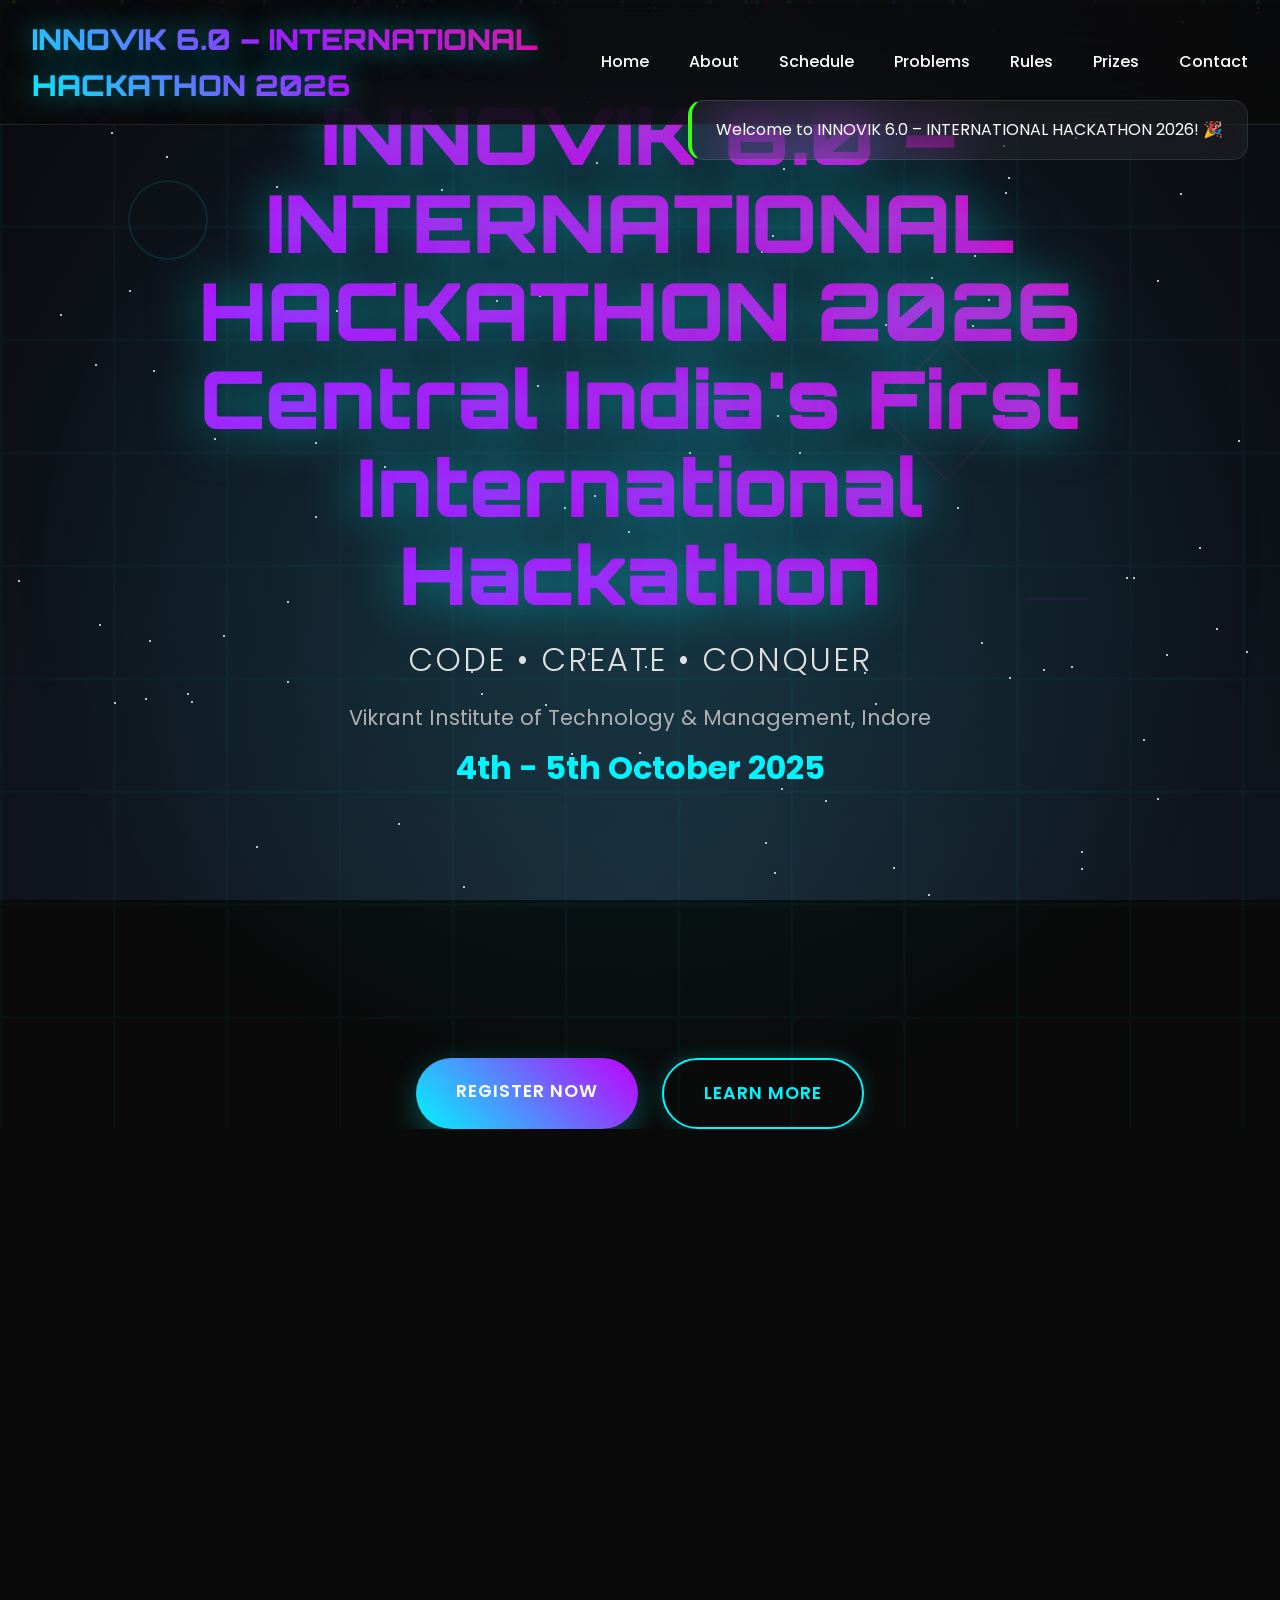
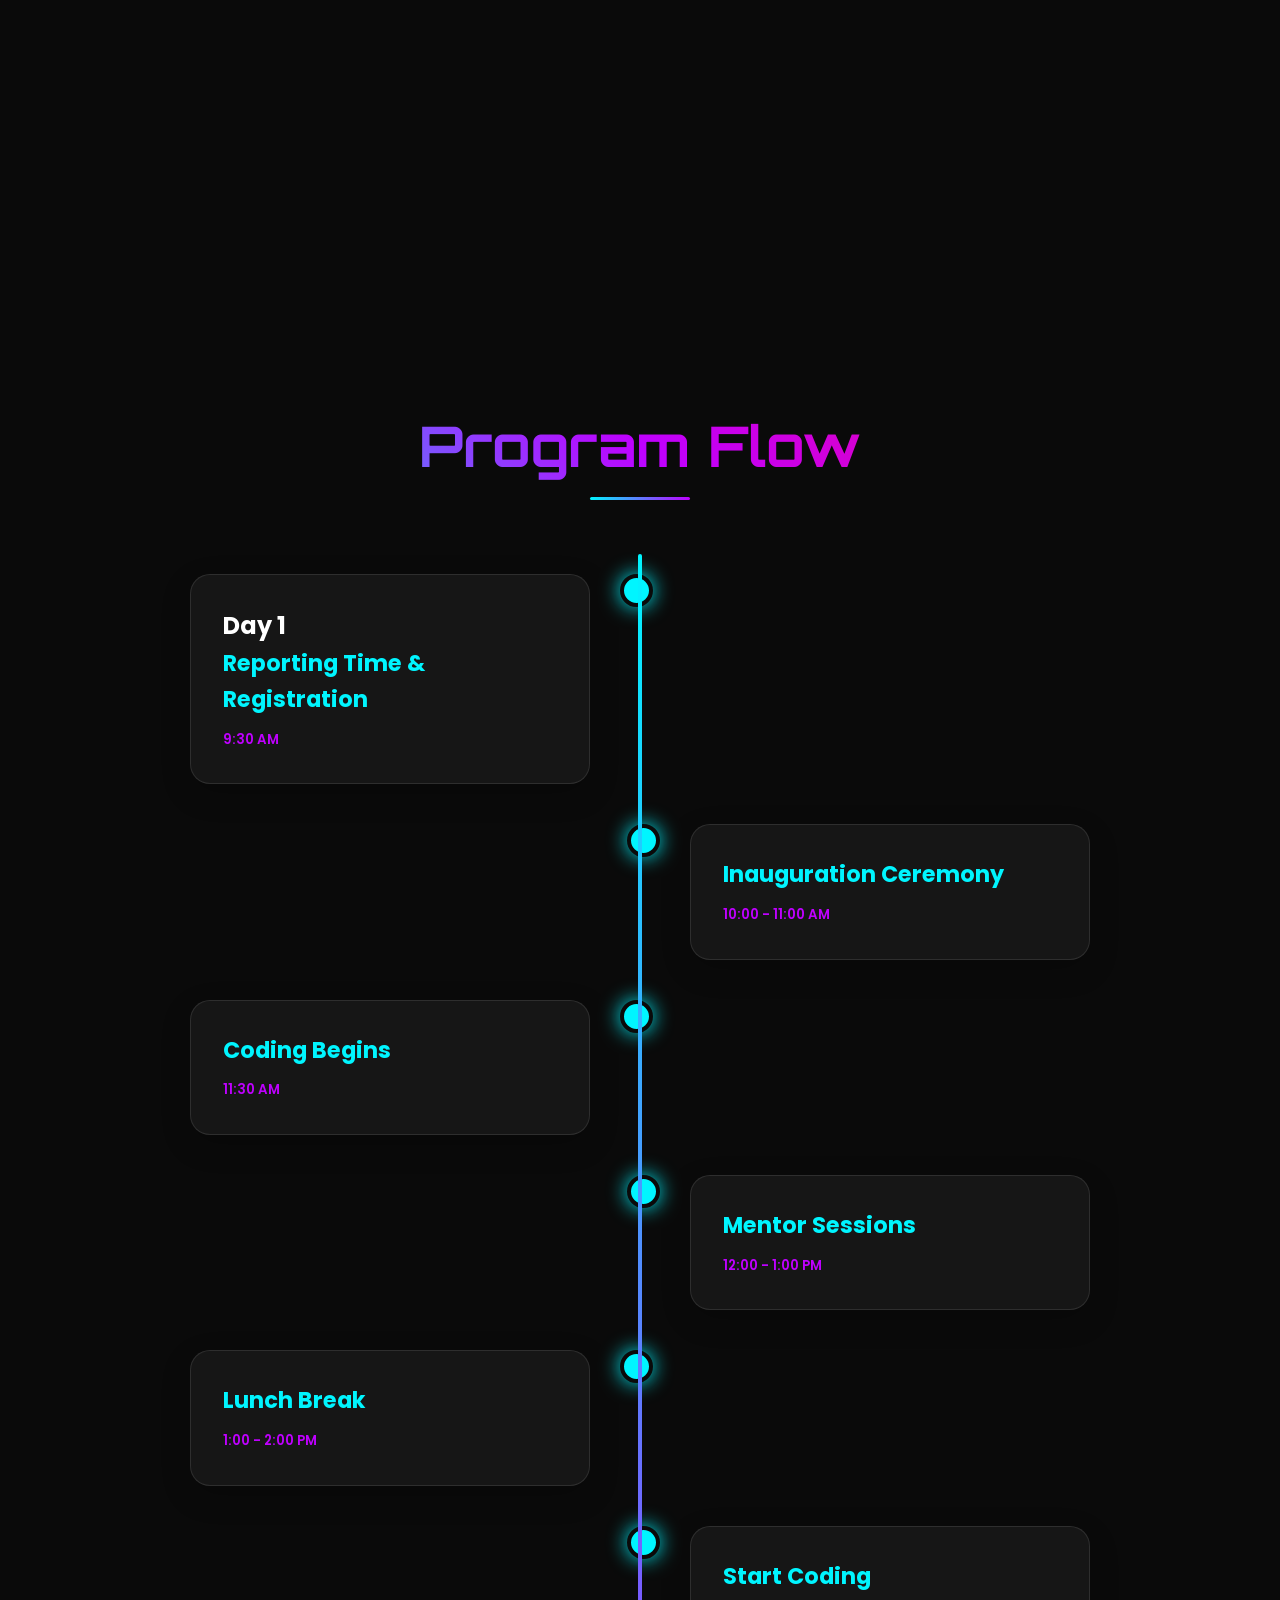
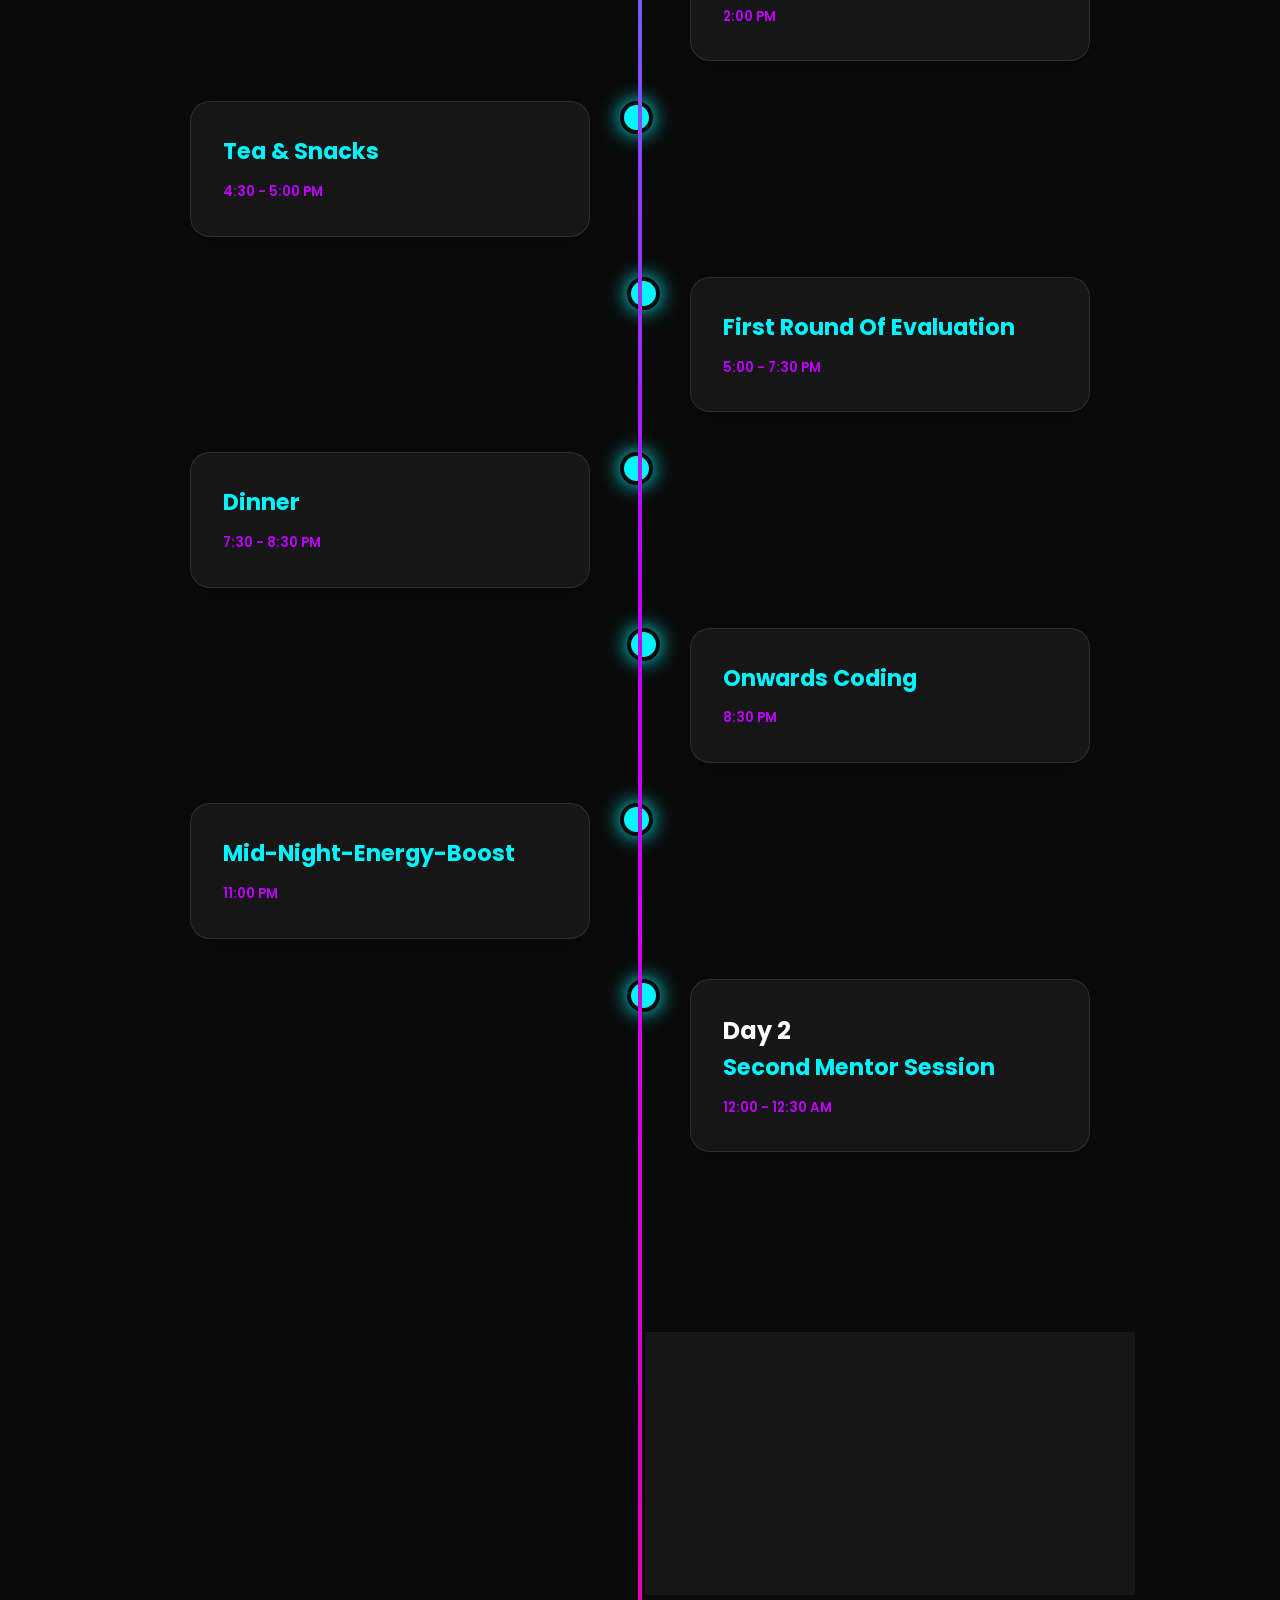
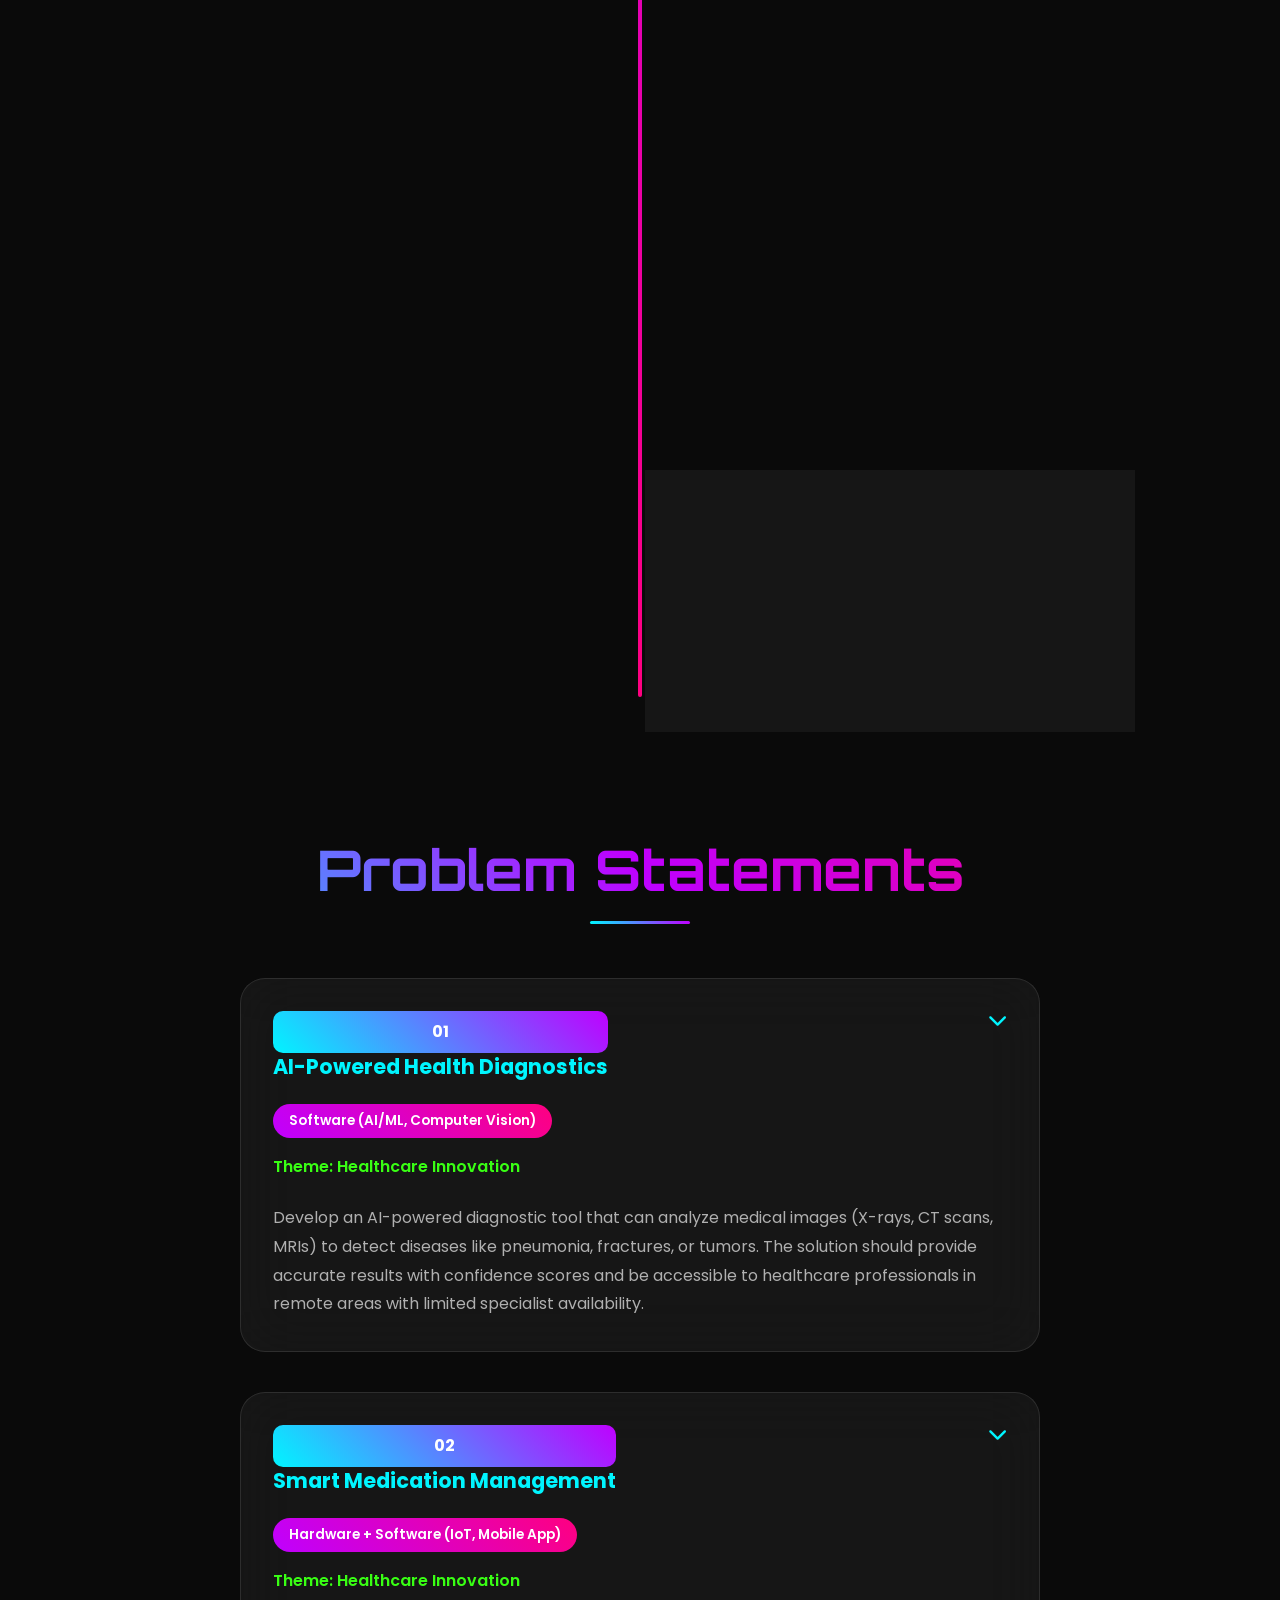
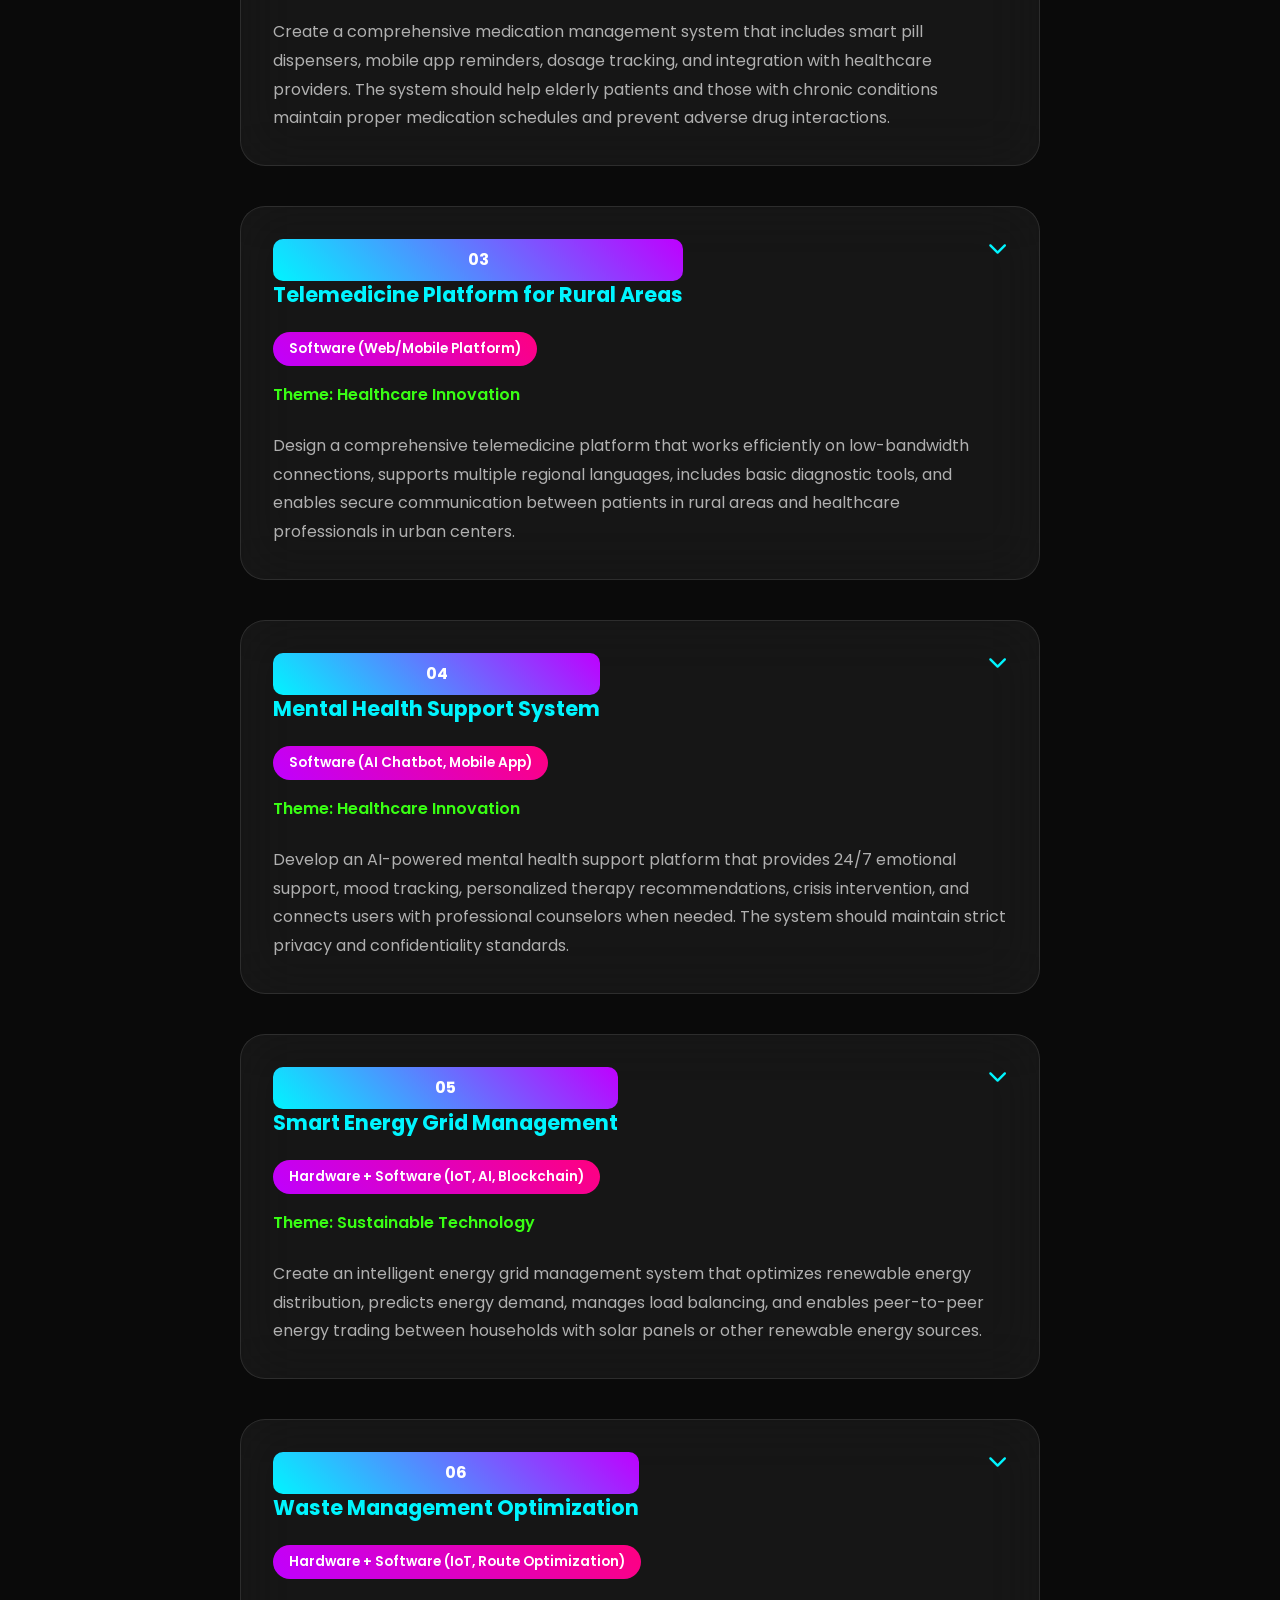
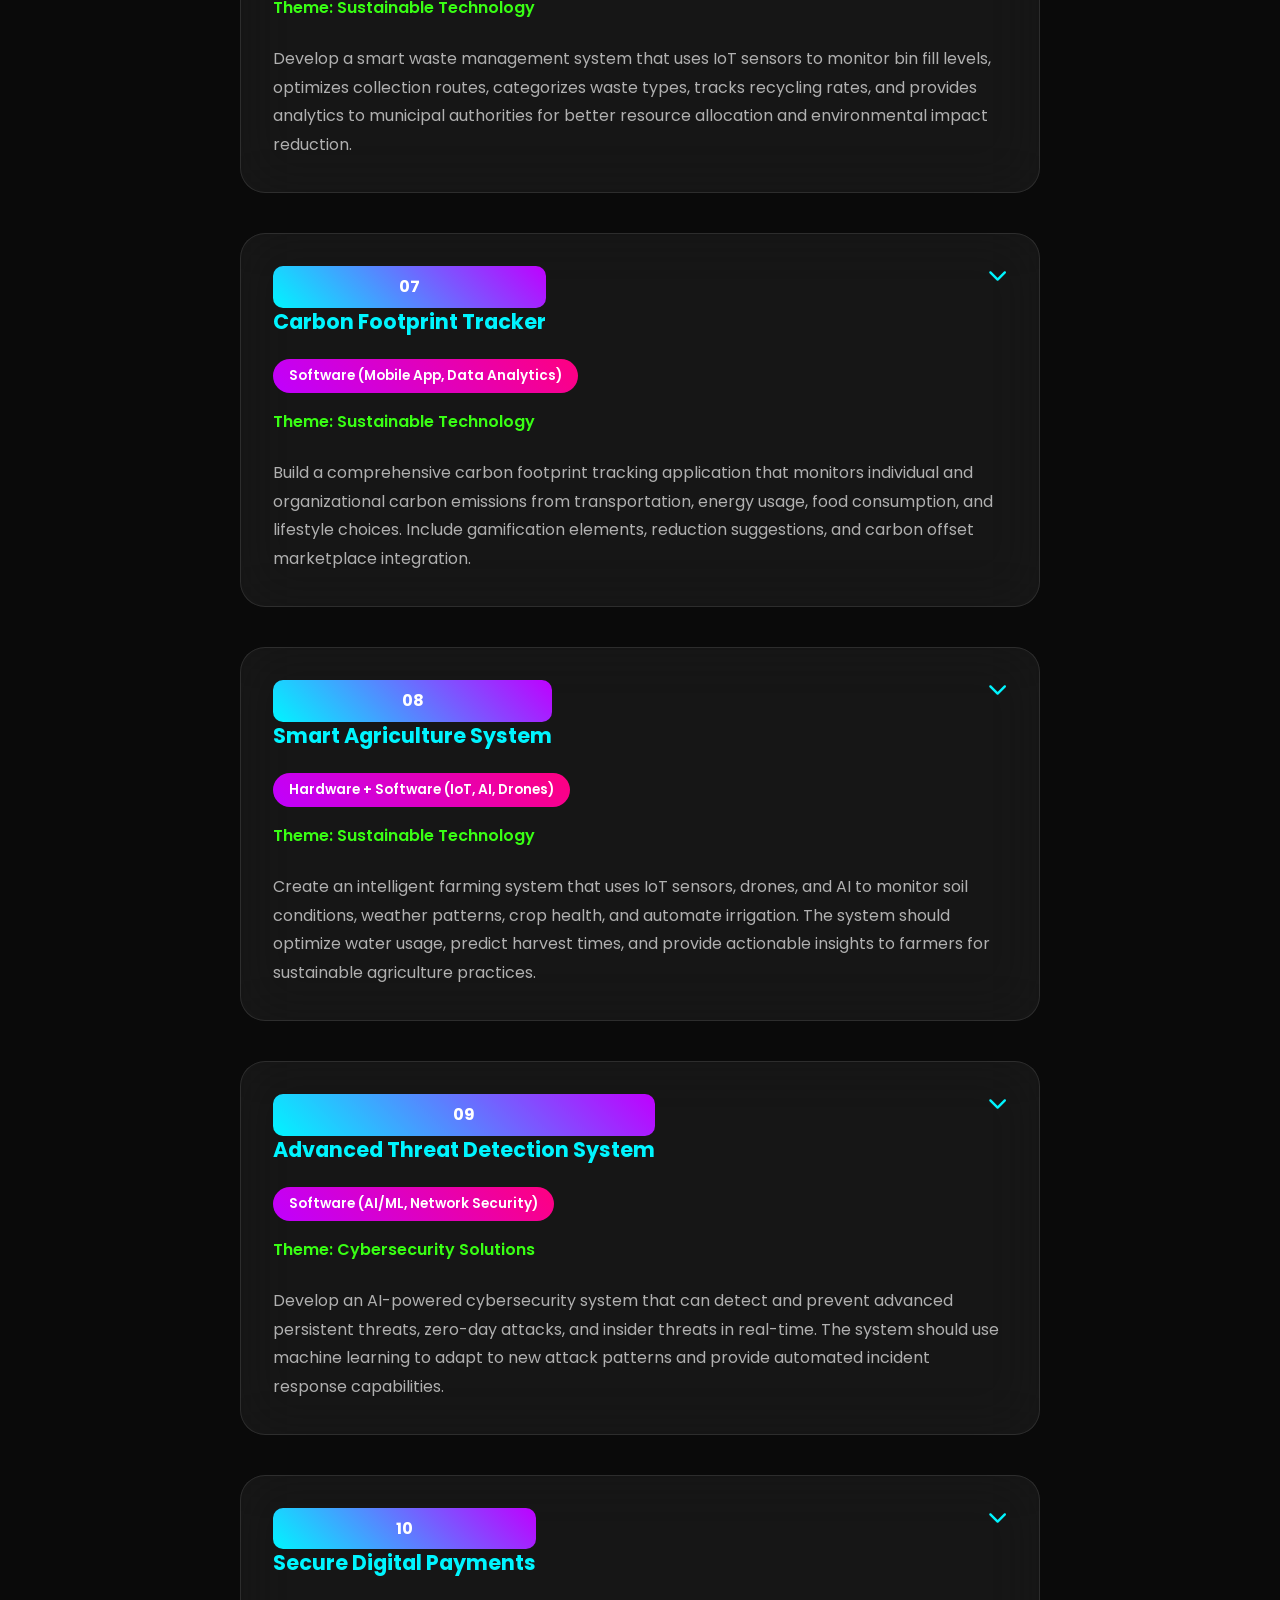
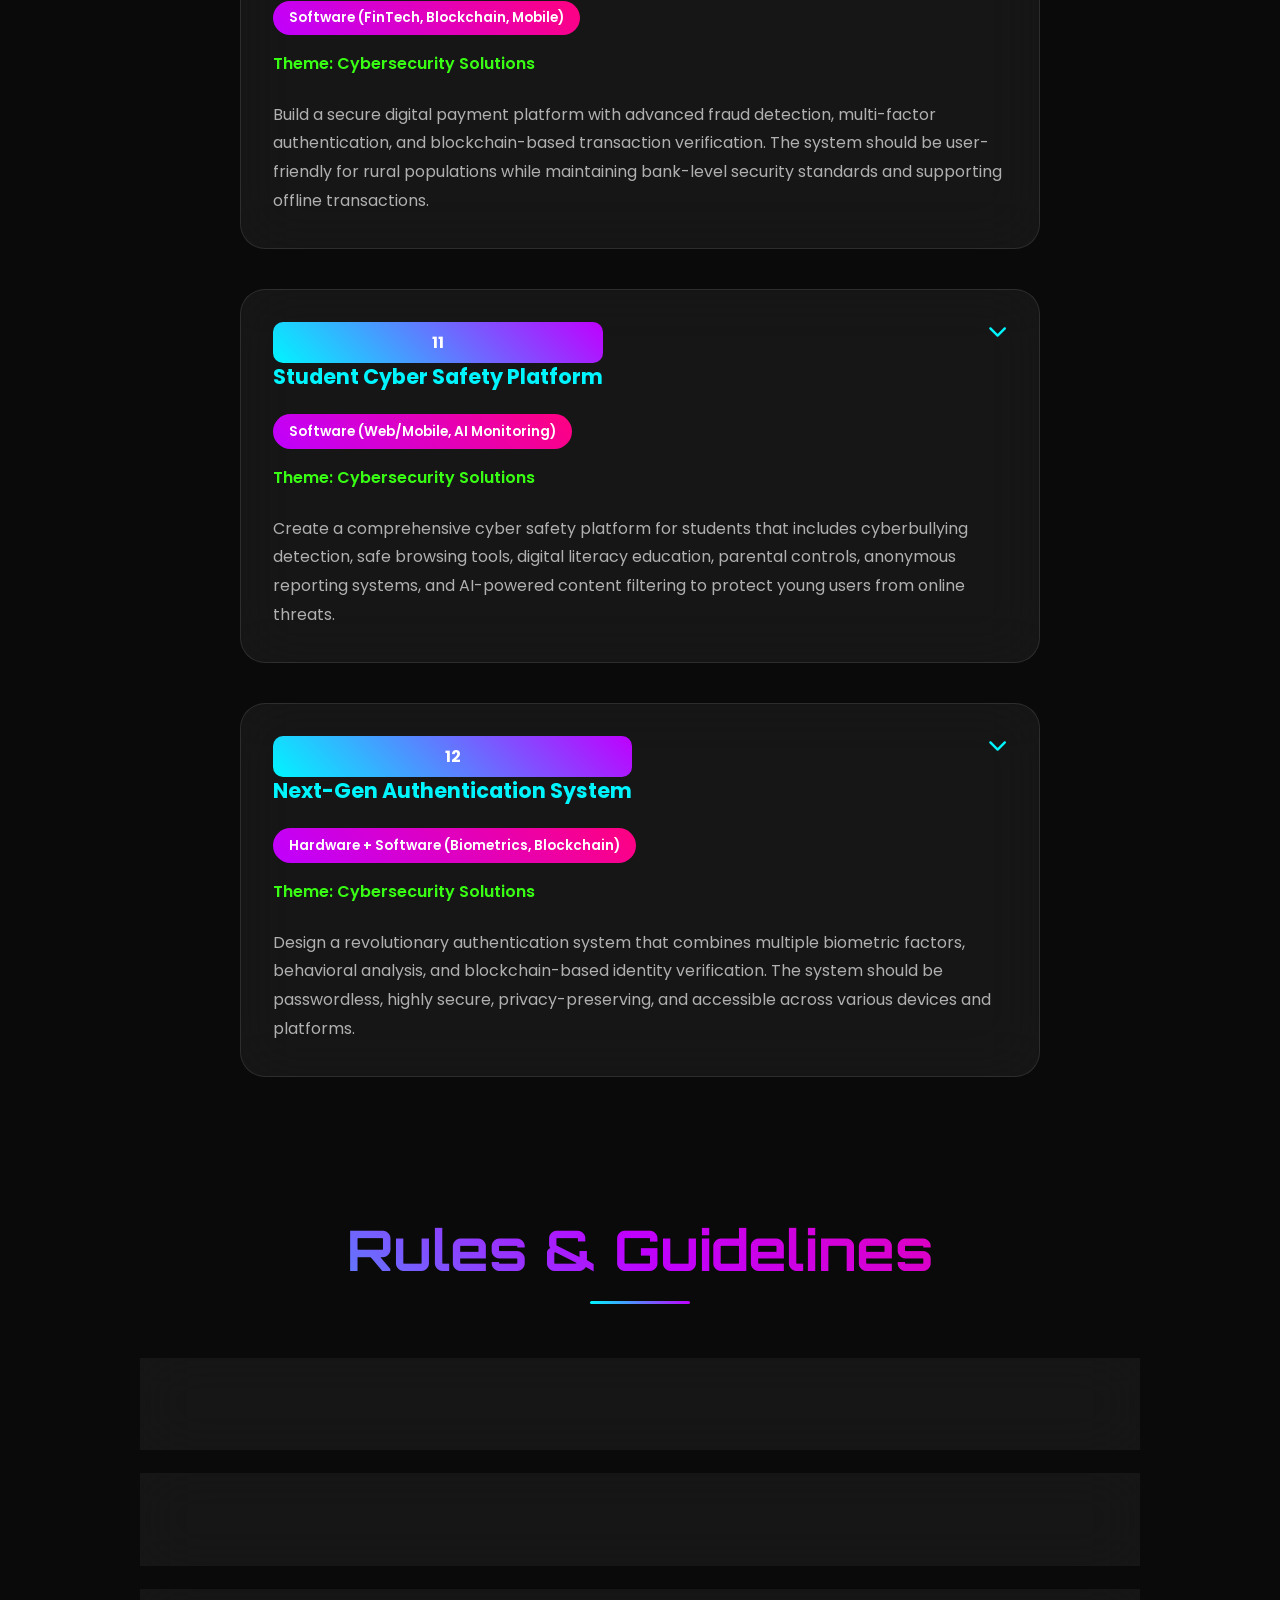
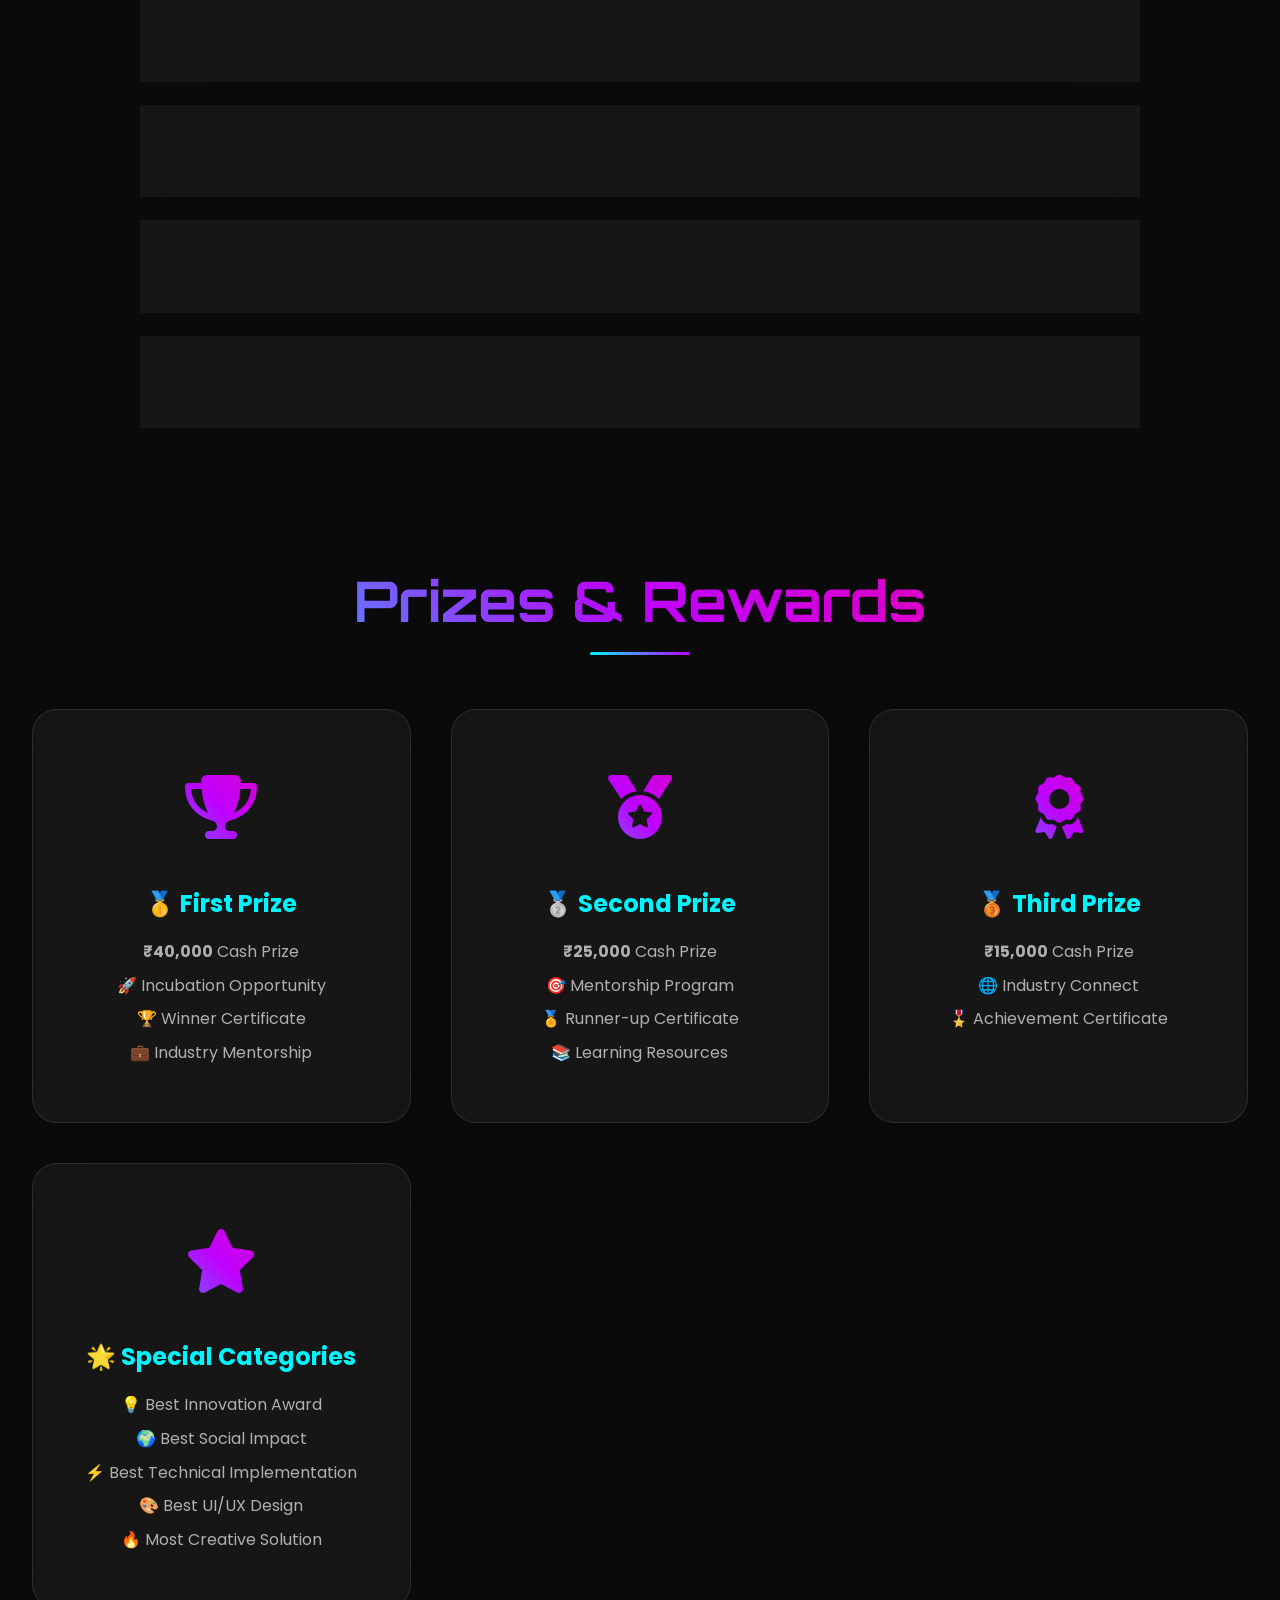
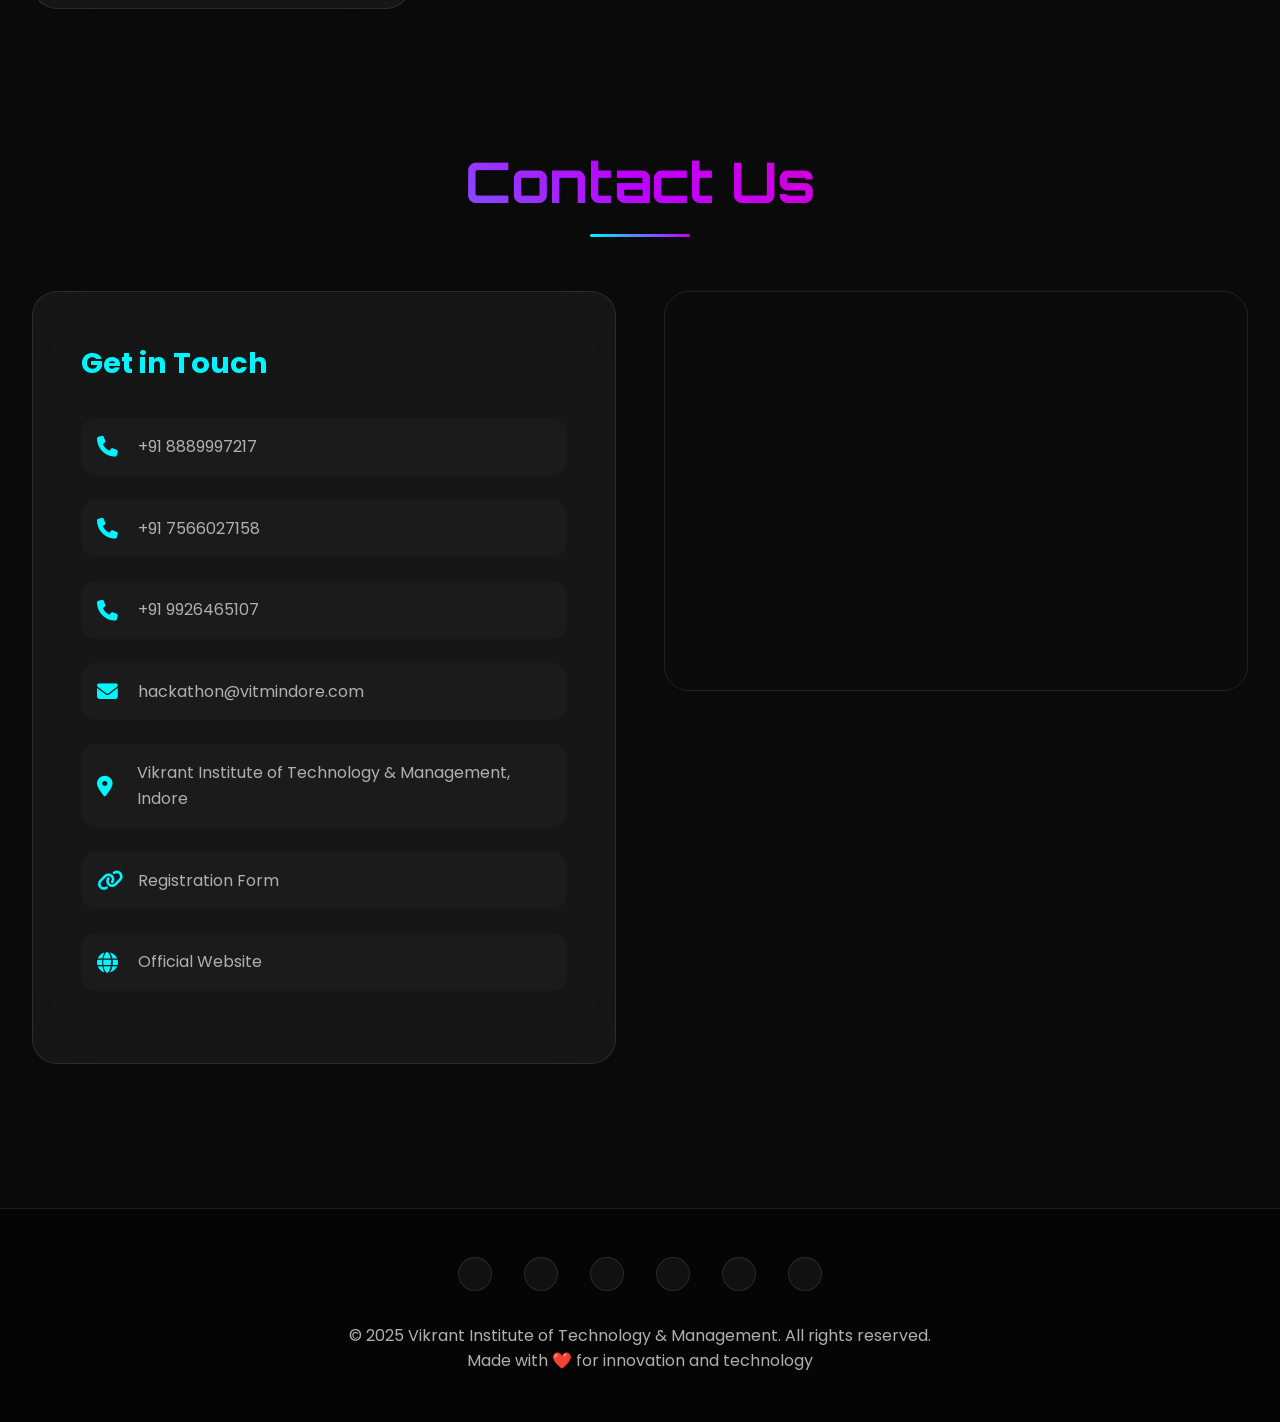
==== commit 2977a03e: "Update in demo.html logo" ====
--- a/demo.html
+++ b/demo.html
@@ -41,7 +41,7 @@
 <!-- Navigation -->
 <nav class="navbar" id="navbar">
     <div class="nav-container">
-        <div class="logo glitch">INNOVIK 5.0</div>
+        <div class="logo glitch">INNOVIK 6.0 – INTERNATIONAL HACKATHON 2026</div>
         <ul class="nav-menu" id="navMenu">
             <li><a href="#home" class="nav-link">Home</a></li>
             <li><a href="#about" class="nav-link">About</a></li>
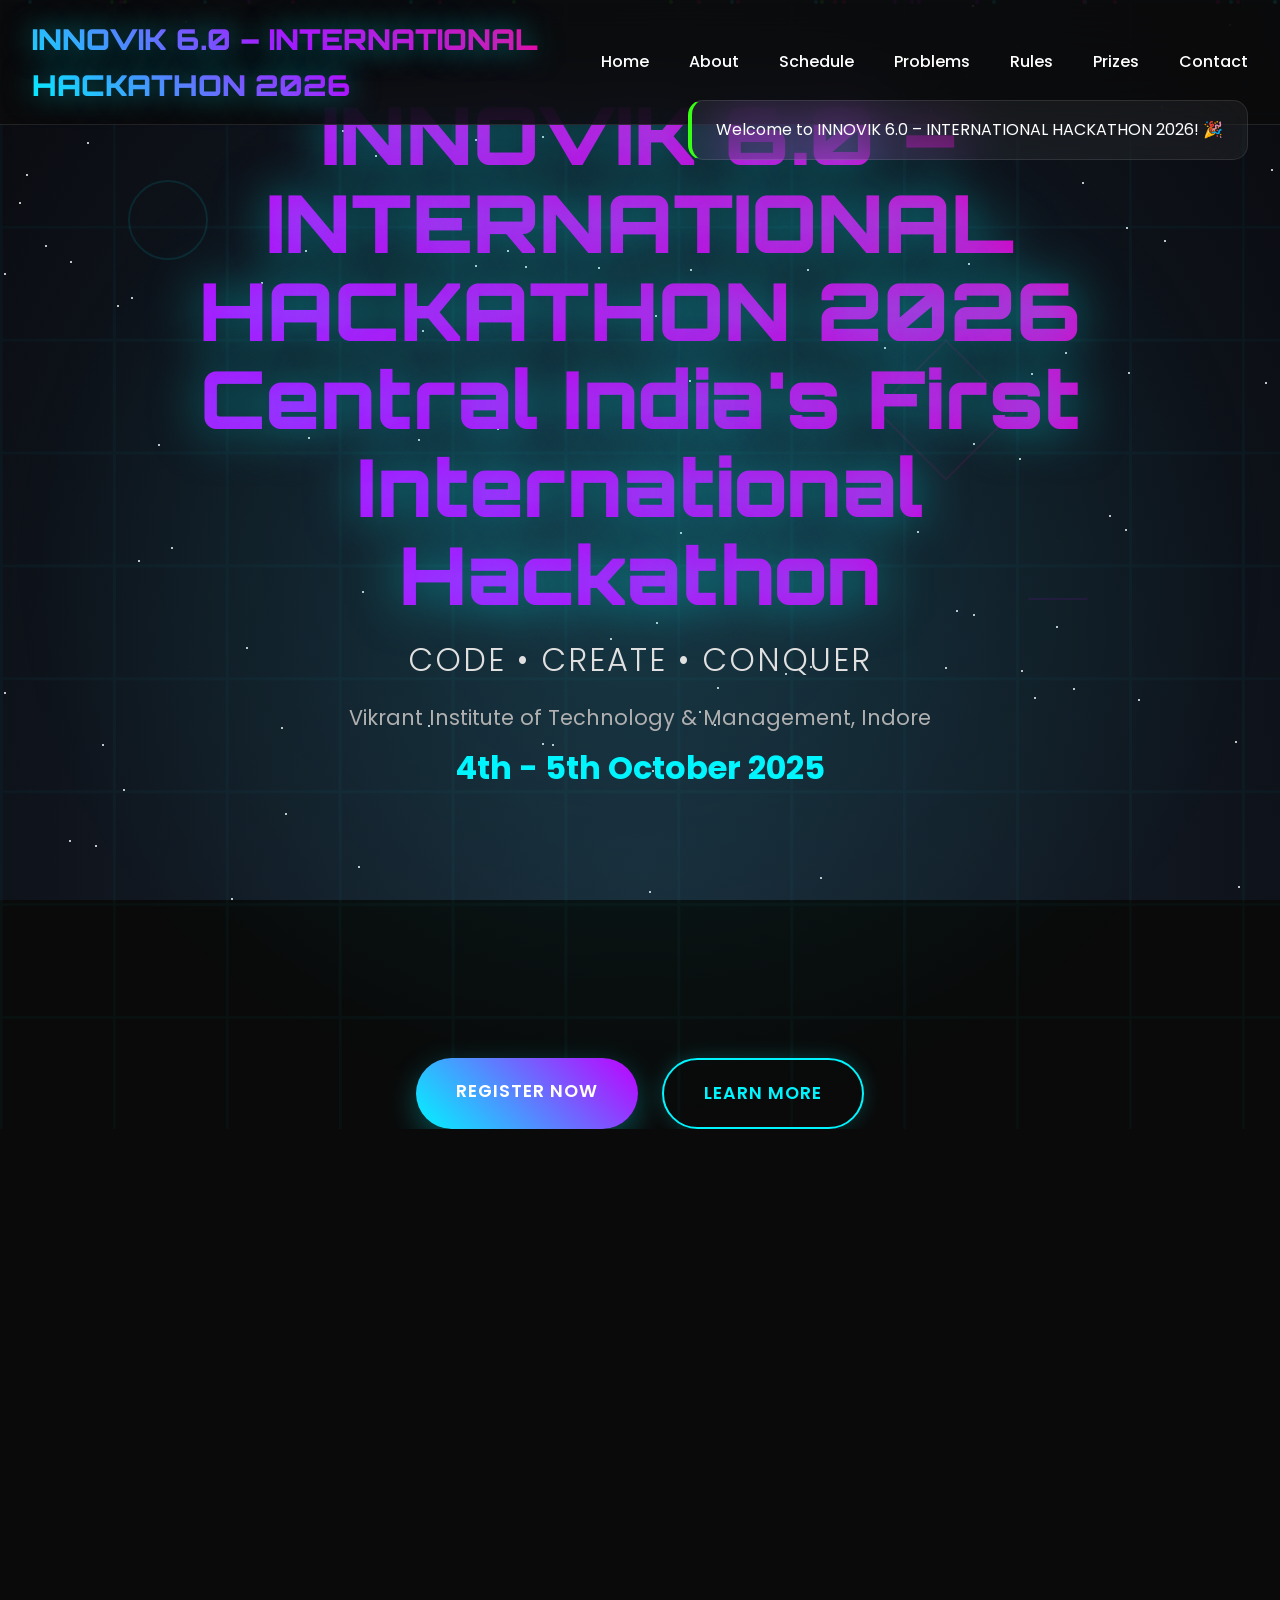
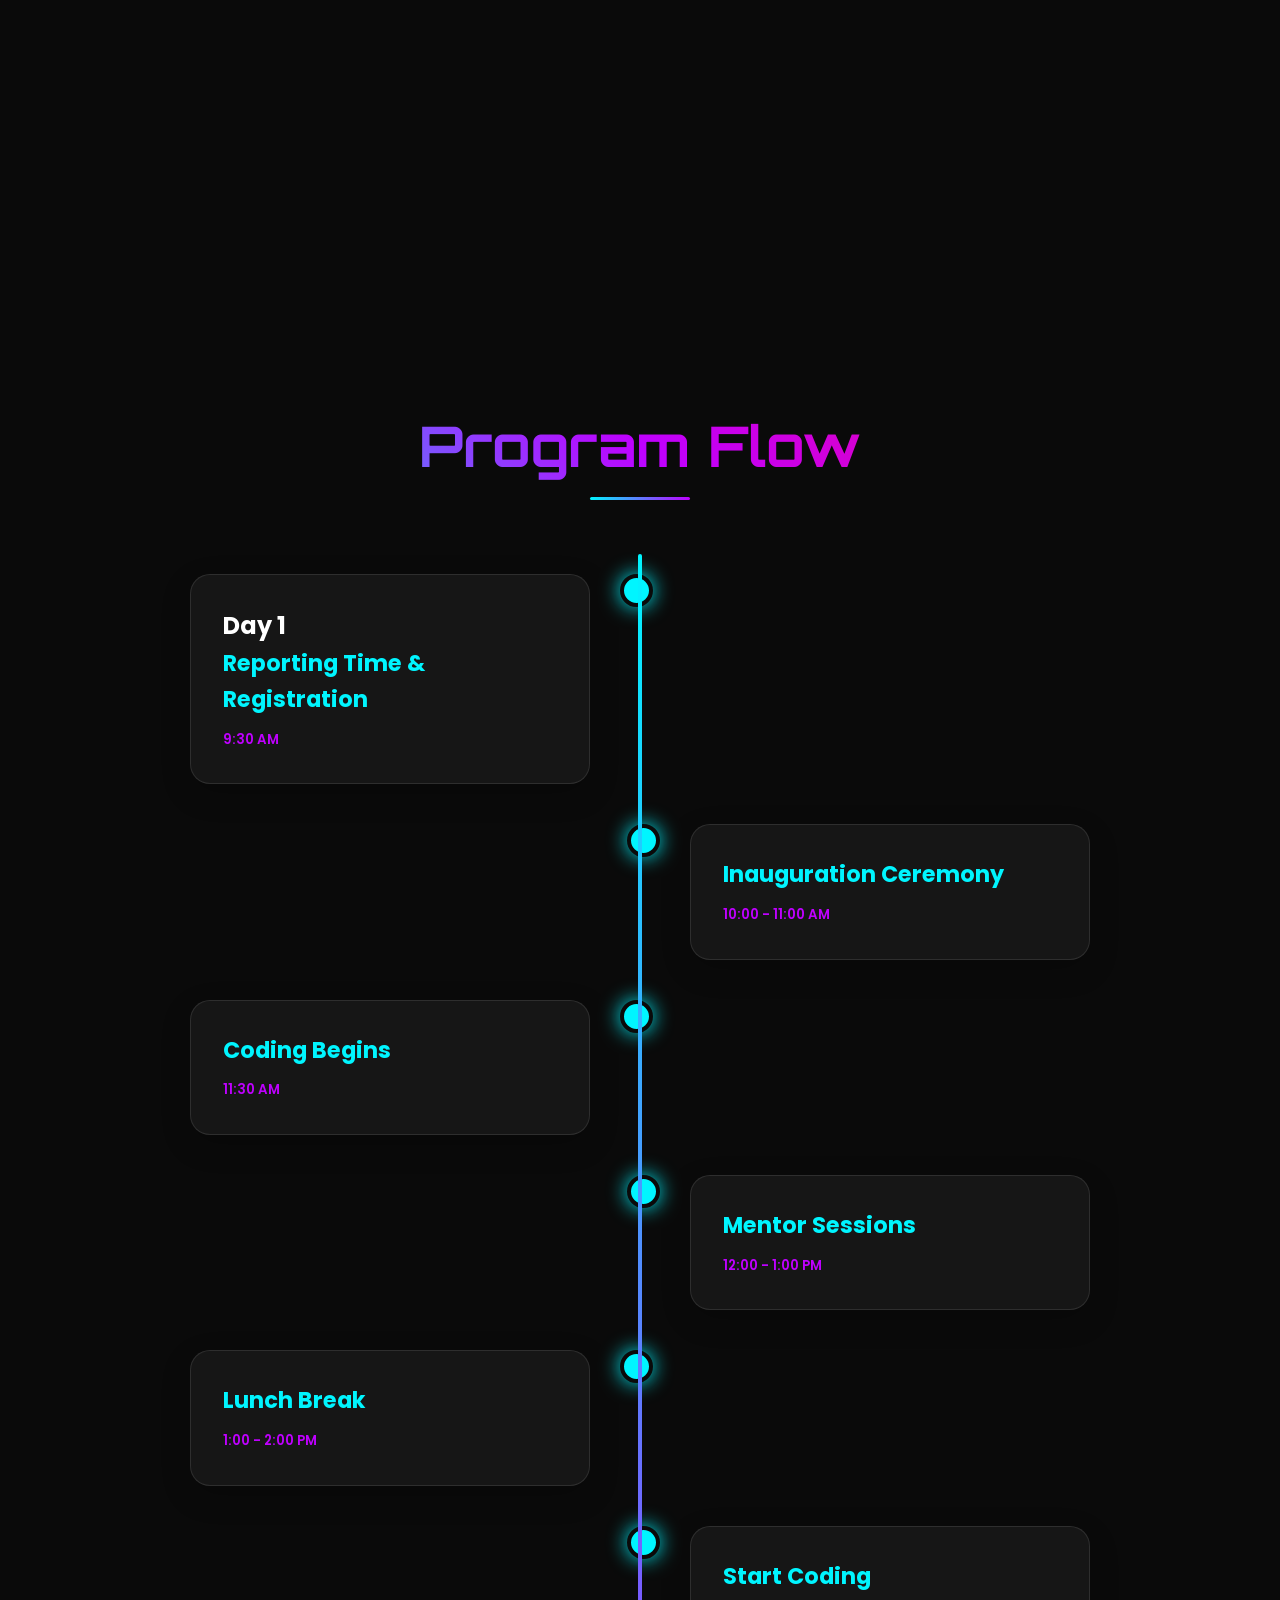
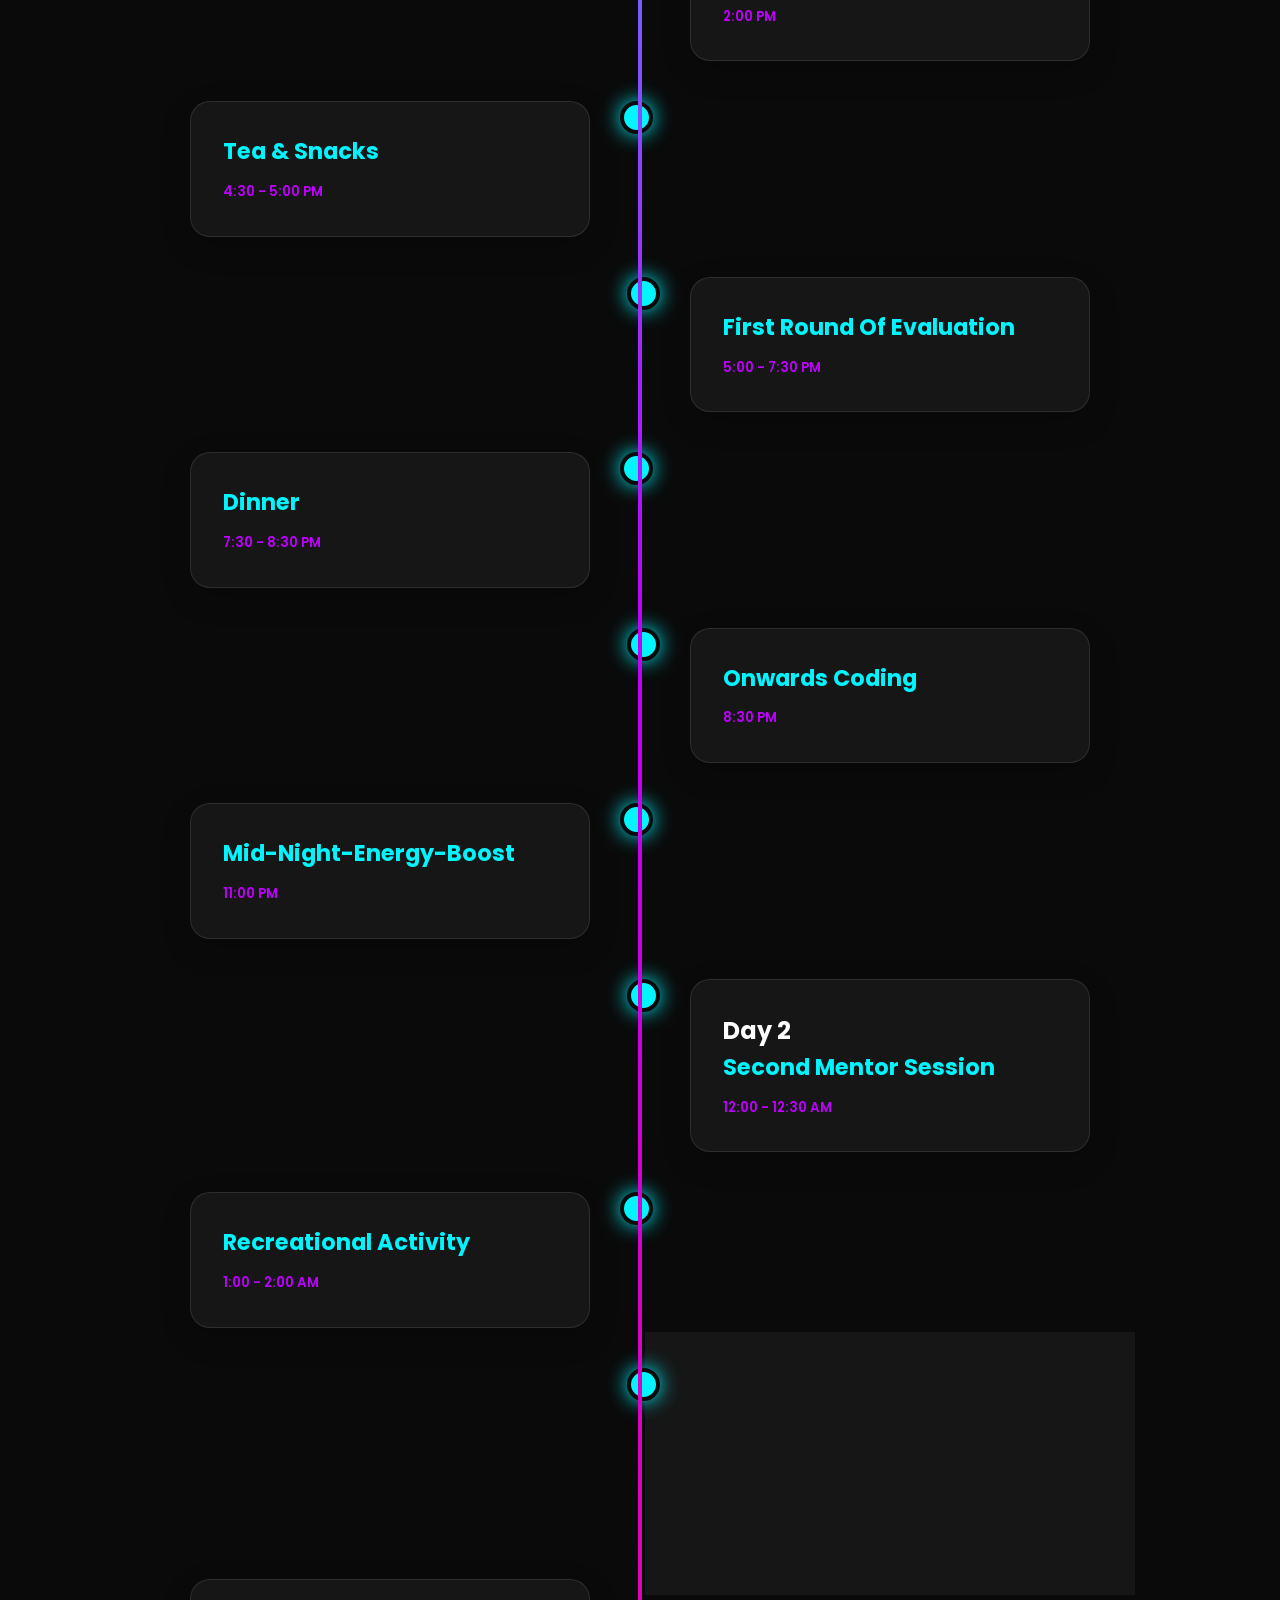
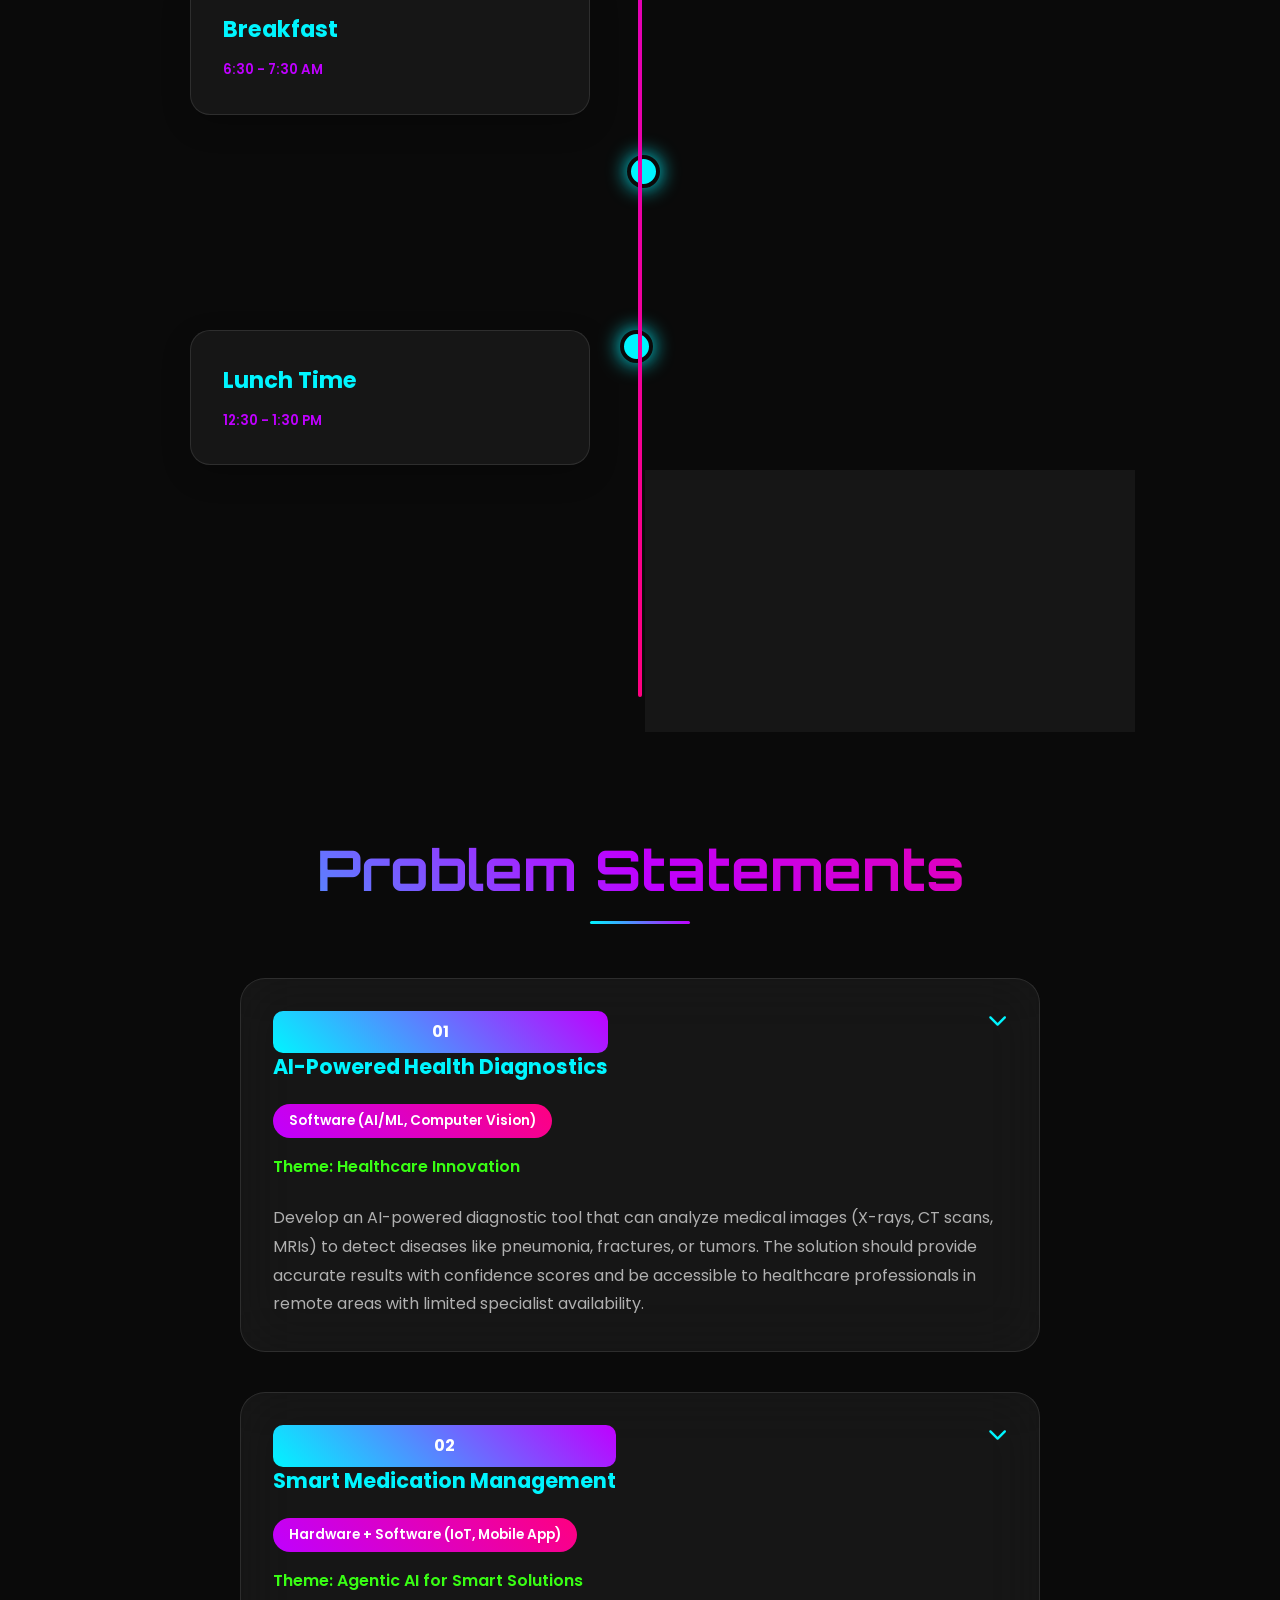
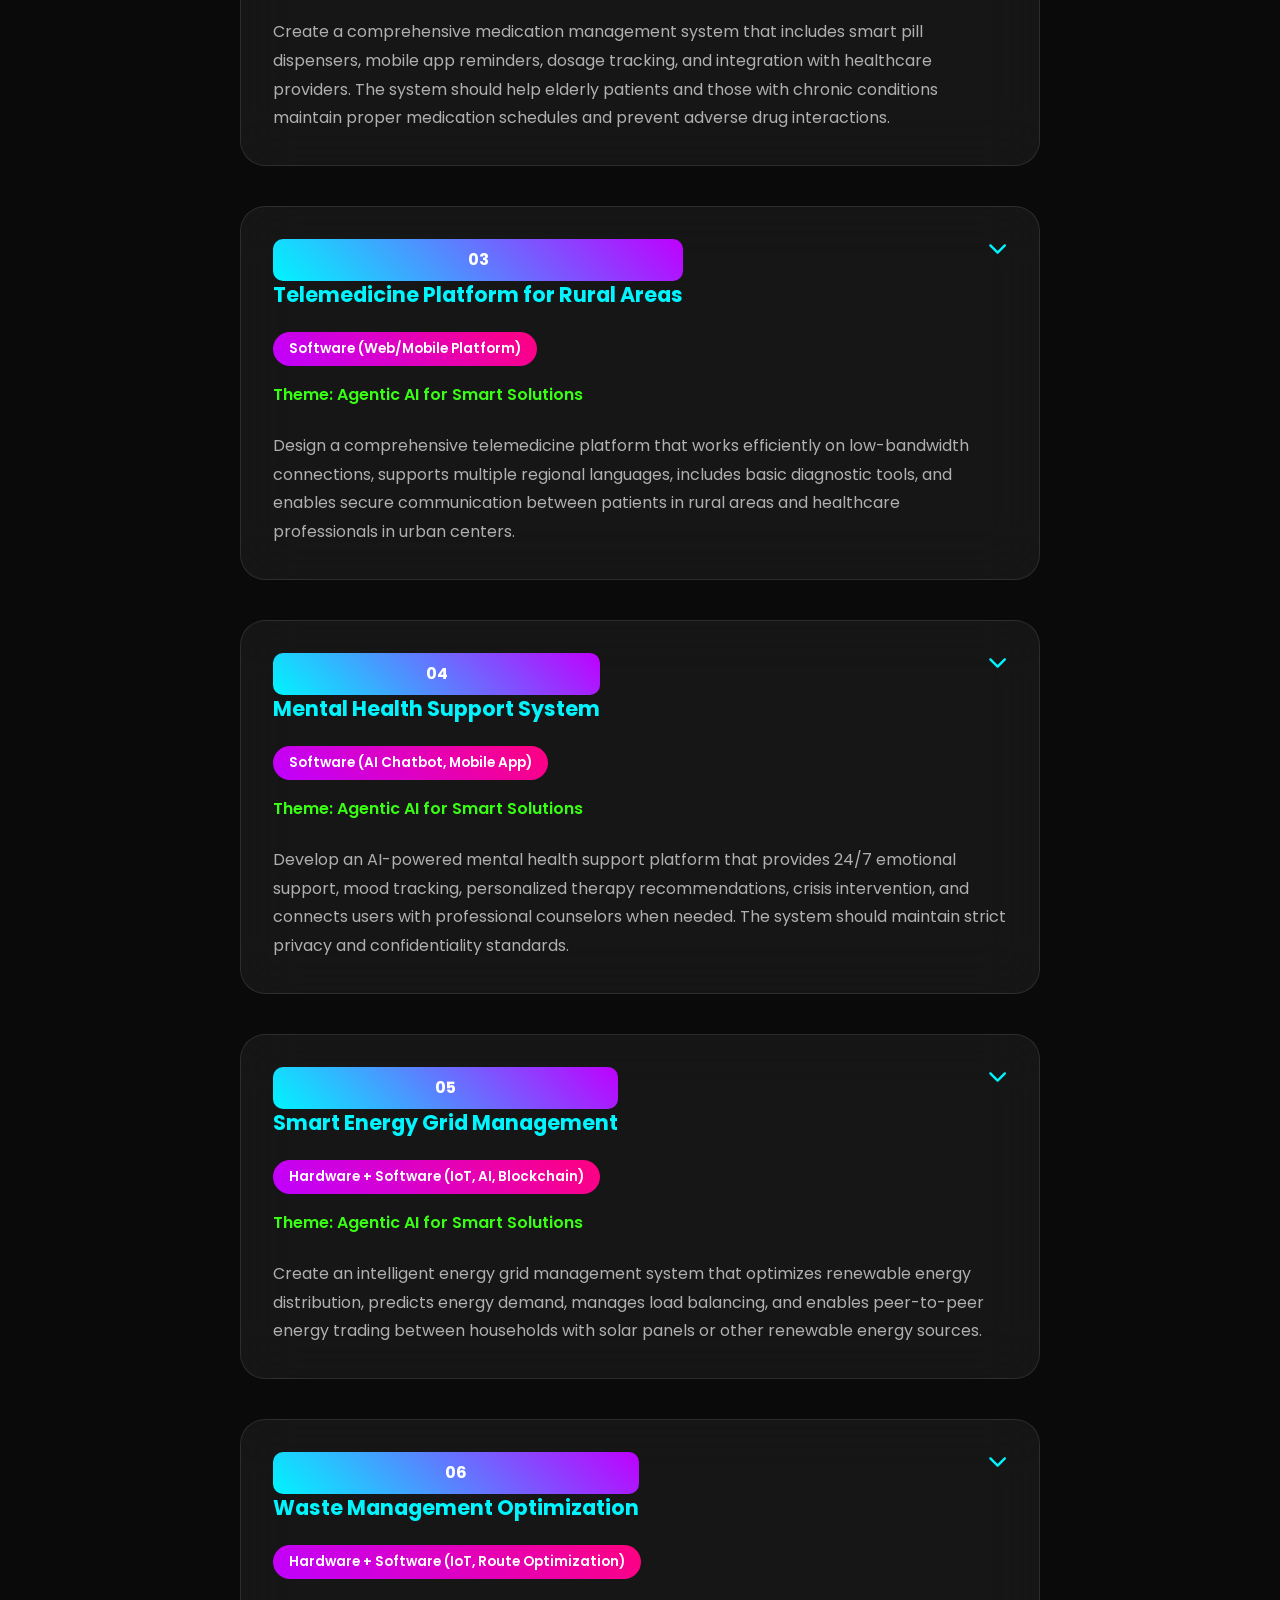
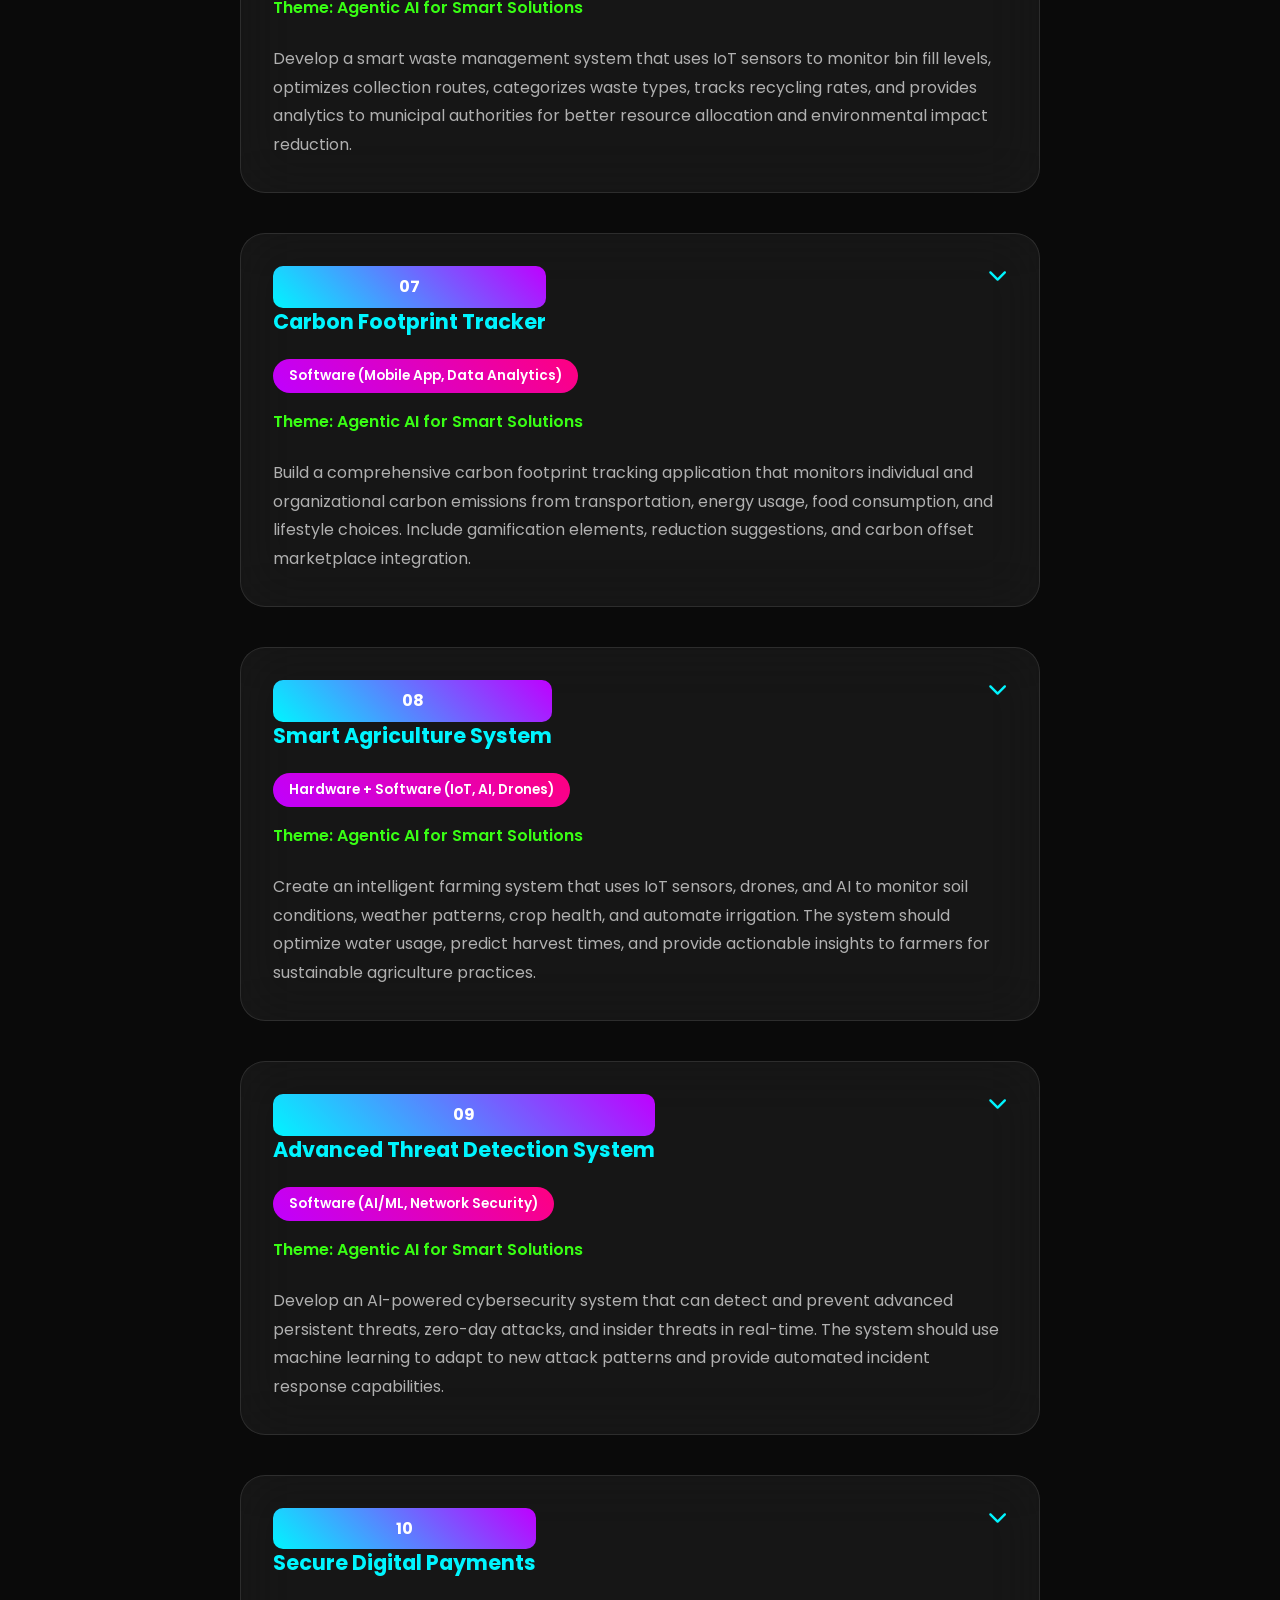
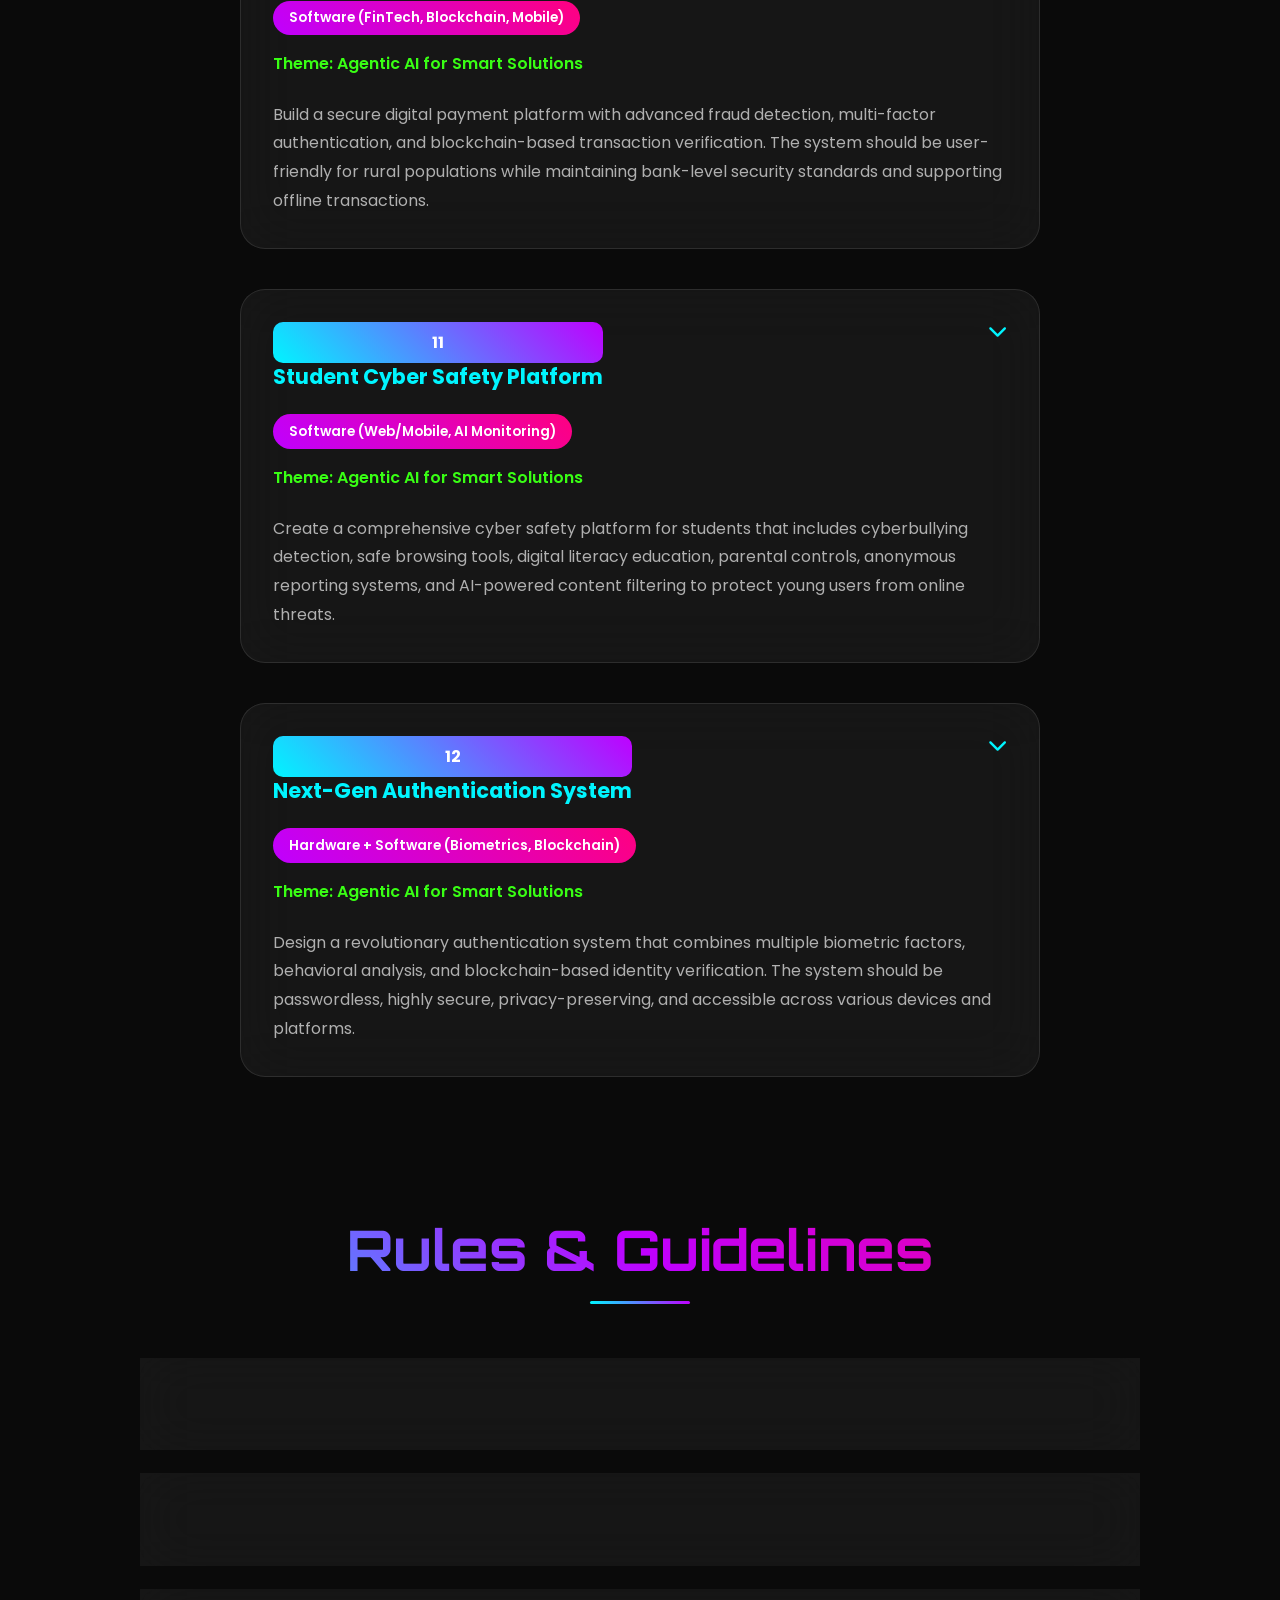
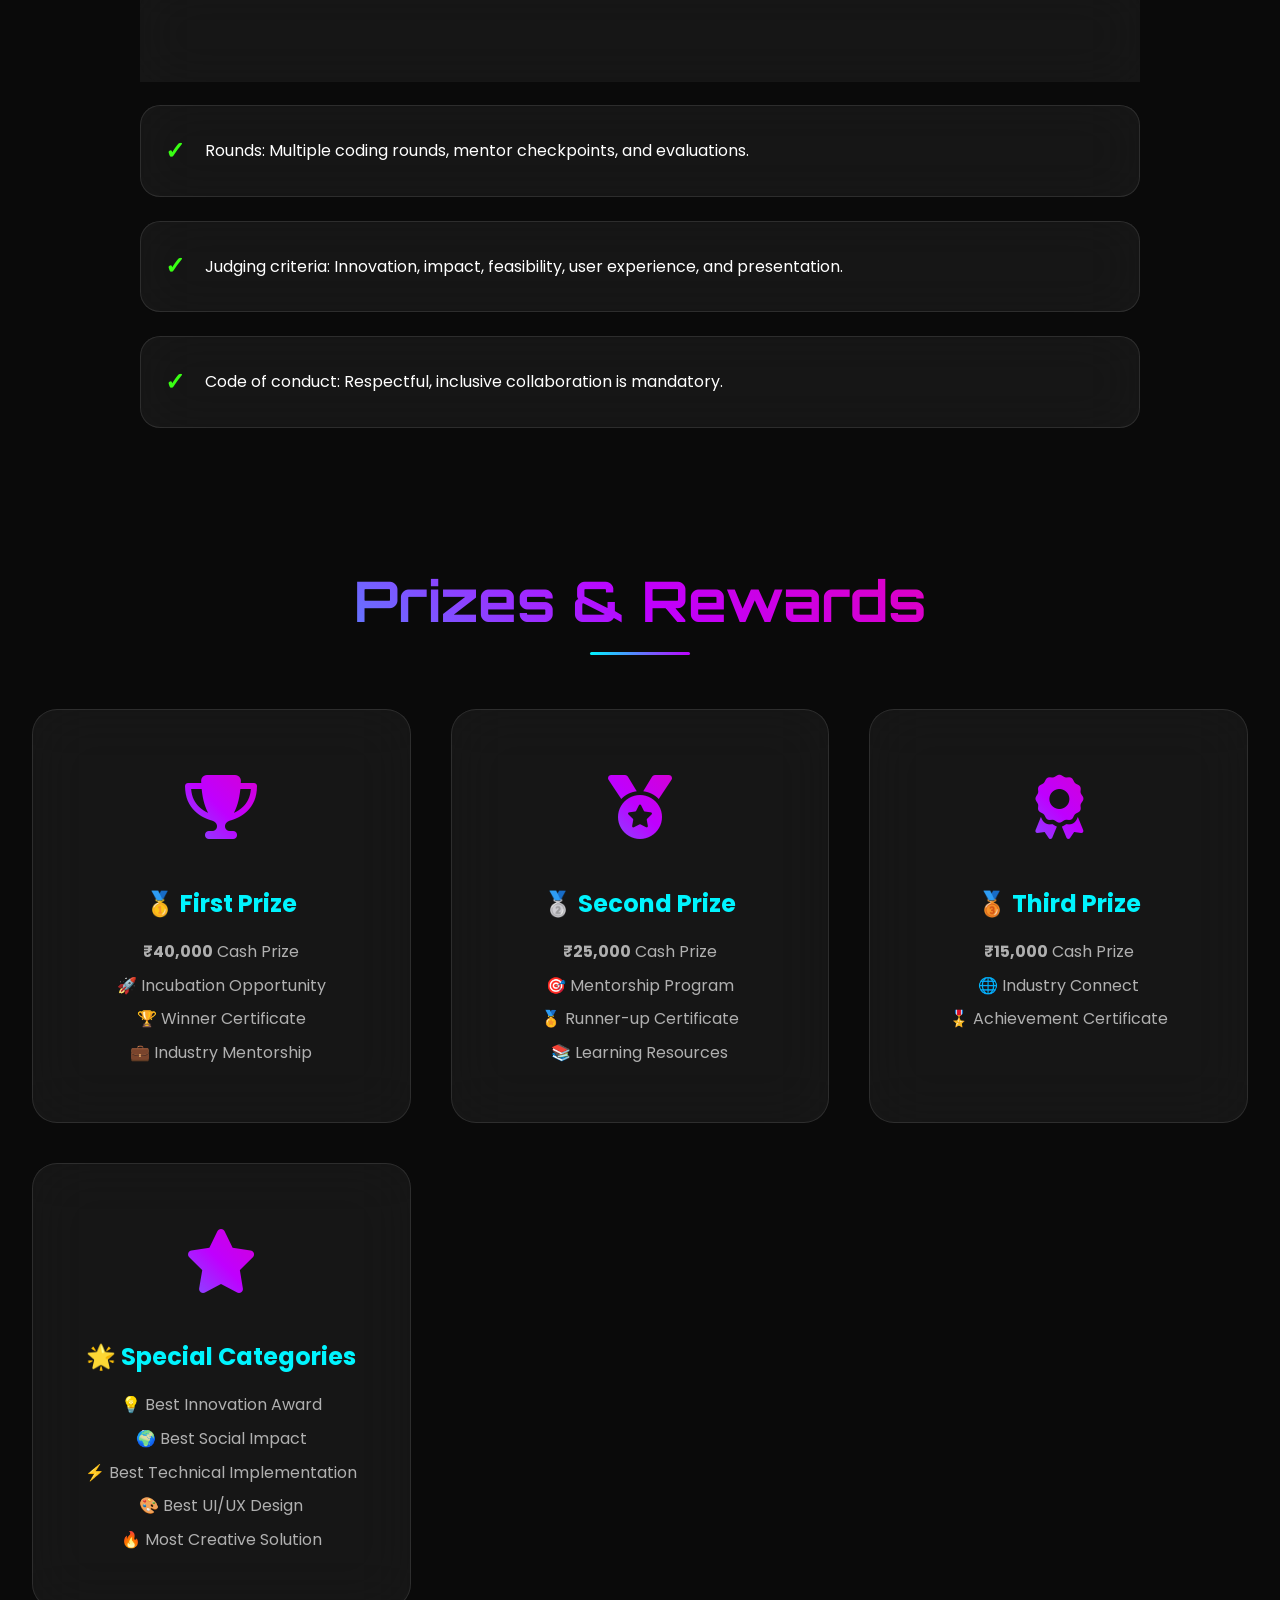
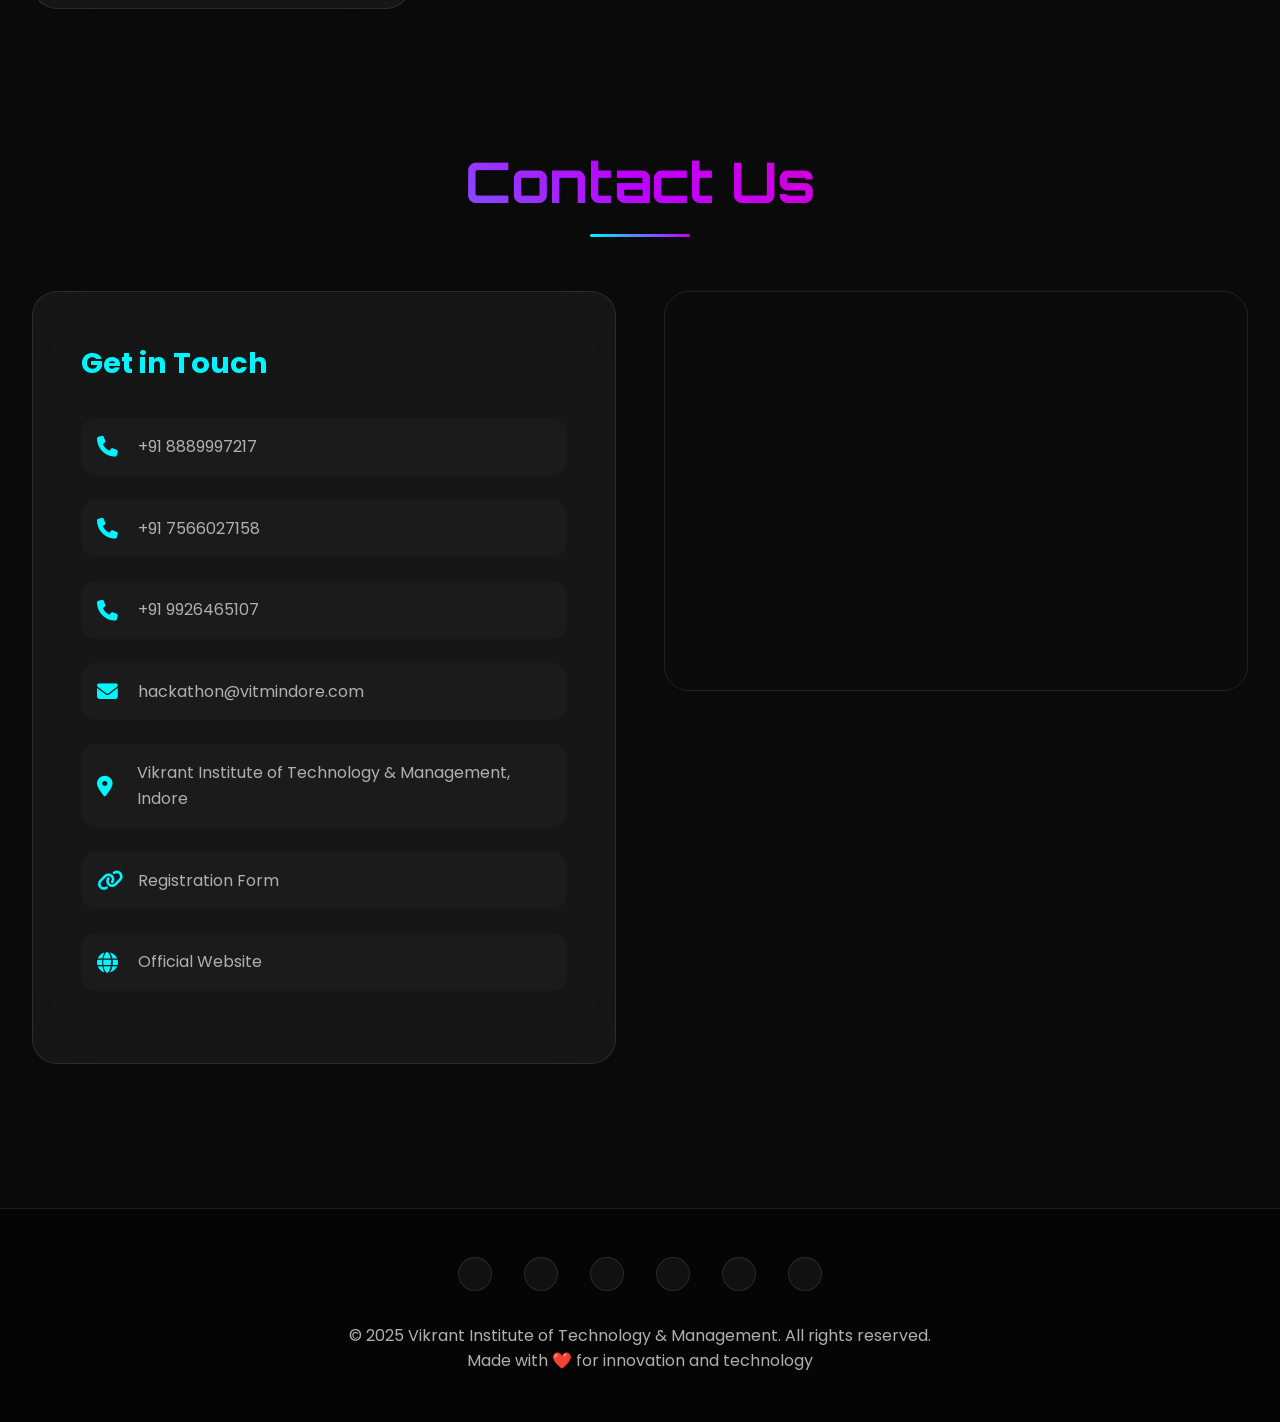
==== commit a00bd97b: "update Theme" ====
--- a/demo.html
+++ b/demo.html
@@ -292,7 +292,7 @@
                 <i class="fas fa-chevron-down expand-icon"></i>
             </div>
             <div class="problem-category">Hardware + Software (IoT, Mobile App)</div>
-            <div class="problem-theme">Theme: Healthcare Innovation</div>
+            <div class="problem-theme">Theme: Agentic AI for Smart Solutions</div>
             <div class="problem-description">
                 Create a comprehensive medication management system that includes smart pill dispensers, mobile app
                 reminders, dosage tracking, and integration with healthcare providers. The system should help elderly
@@ -310,7 +310,7 @@
                 <i class="fas fa-chevron-down expand-icon"></i>
             </div>
             <div class="problem-category">Software (Web/Mobile Platform)</div>
-            <div class="problem-theme">Theme: Healthcare Innovation</div>
+            <div class="problem-theme">Theme: Agentic AI for Smart Solutions</div>
             <div class="problem-description">
                 Design a comprehensive telemedicine platform that works efficiently on low-bandwidth connections,
                 supports multiple regional languages, includes basic diagnostic tools, and enables secure communication
@@ -327,7 +327,7 @@
                 <i class="fas fa-chevron-down expand-icon"></i>
             </div>
             <div class="problem-category">Software (AI Chatbot, Mobile App)</div>
-            <div class="problem-theme">Theme: Healthcare Innovation</div>
+            <div class="problem-theme">Theme: Agentic AI for Smart Solutions</div>
             <div class="problem-description">
                 Develop an AI-powered mental health support platform that provides 24/7 emotional support, mood
                 tracking, personalized therapy recommendations, crisis intervention, and connects users with
@@ -345,7 +345,7 @@
                 <i class="fas fa-chevron-down expand-icon"></i>
             </div>
             <div class="problem-category">Hardware + Software (IoT, AI, Blockchain)</div>
-            <div class="problem-theme">Theme: Sustainable Technology</div>
+            <div class="problem-theme">Theme: Agentic AI for Smart Solutions</div>
             <div class="problem-description">
                 Create an intelligent energy grid management system that optimizes renewable energy distribution,
                 predicts energy demand, manages load balancing, and enables peer-to-peer energy trading between
@@ -362,7 +362,7 @@
                 <i class="fas fa-chevron-down expand-icon"></i>
             </div>
             <div class="problem-category">Hardware + Software (IoT, Route Optimization)</div>
-            <div class="problem-theme">Theme: Sustainable Technology</div>
+            <div class="problem-theme">Theme: Agentic AI for Smart Solutions</div>
             <div class="problem-description">
                 Develop a smart waste management system that uses IoT sensors to monitor bin fill levels, optimizes
                 collection routes, categorizes waste types, tracks recycling rates, and provides analytics to municipal
@@ -379,7 +379,7 @@
                 <i class="fas fa-chevron-down expand-icon"></i>
             </div>
             <div class="problem-category">Software (Mobile App, Data Analytics)</div>
-            <div class="problem-theme">Theme: Sustainable Technology</div>
+            <div class="problem-theme">Theme: Agentic AI for Smart Solutions</div>
             <div class="problem-description">
                 Build a comprehensive carbon footprint tracking application that monitors individual and organizational
                 carbon emissions from transportation, energy usage, food consumption, and lifestyle choices. Include
@@ -396,7 +396,7 @@
                 <i class="fas fa-chevron-down expand-icon"></i>
             </div>
             <div class="problem-category">Hardware + Software (IoT, AI, Drones)</div>
-            <div class="problem-theme">Theme: Sustainable Technology</div>
+            <div class="problem-theme">Theme: Agentic AI for Smart Solutions</div>
             <div class="problem-description">
                 Create an intelligent farming system that uses IoT sensors, drones, and AI to monitor soil conditions,
                 weather patterns, crop health, and automate irrigation. The system should optimize water usage, predict
@@ -413,7 +413,7 @@
                 <i class="fas fa-chevron-down expand-icon"></i>
             </div>
             <div class="problem-category">Software (AI/ML, Network Security)</div>
-            <div class="problem-theme">Theme: Cybersecurity Solutions</div>
+            <div class="problem-theme">Theme: Agentic AI for Smart Solutions</div>
             <div class="problem-description">
                 Develop an AI-powered cybersecurity system that can detect and prevent advanced persistent threats,
                 zero-day attacks, and insider threats in real-time. The system should use machine learning to adapt to
@@ -430,7 +430,7 @@
                 <i class="fas fa-chevron-down expand-icon"></i>
             </div>
             <div class="problem-category">Software (FinTech, Blockchain, Mobile)</div>
-            <div class="problem-theme">Theme: Cybersecurity Solutions</div>
+            <div class="problem-theme">Theme: Agentic AI for Smart Solutions</div>
             <div class="problem-description">
                 Build a secure digital payment platform with advanced fraud detection, multi-factor authentication, and
                 blockchain-based transaction verification. The system should be user-friendly for rural populations
@@ -447,7 +447,7 @@
                 <i class="fas fa-chevron-down expand-icon"></i>
             </div>
             <div class="problem-category">Software (Web/Mobile, AI Monitoring)</div>
-            <div class="problem-theme">Theme: Cybersecurity Solutions</div>
+            <div class="problem-theme">Theme: Agentic AI for Smart Solutions</div>
             <div class="problem-description">
                 Create a comprehensive cyber safety platform for students that includes cyberbullying detection, safe
                 browsing tools, digital literacy education, parental controls, anonymous reporting systems, and
@@ -464,7 +464,7 @@
                 <i class="fas fa-chevron-down expand-icon"></i>
             </div>
             <div class="problem-category">Hardware + Software (Biometrics, Blockchain)</div>
-            <div class="problem-theme">Theme: Cybersecurity Solutions</div>
+            <div class="problem-theme">Theme: Agentic AI for Smart Solutions</div>
             <div class="problem-description">
                 Design a revolutionary authentication system that combines multiple biometric factors, behavioral
                 analysis, and blockchain-based identity verification. The system should be passwordless, highly secure,
